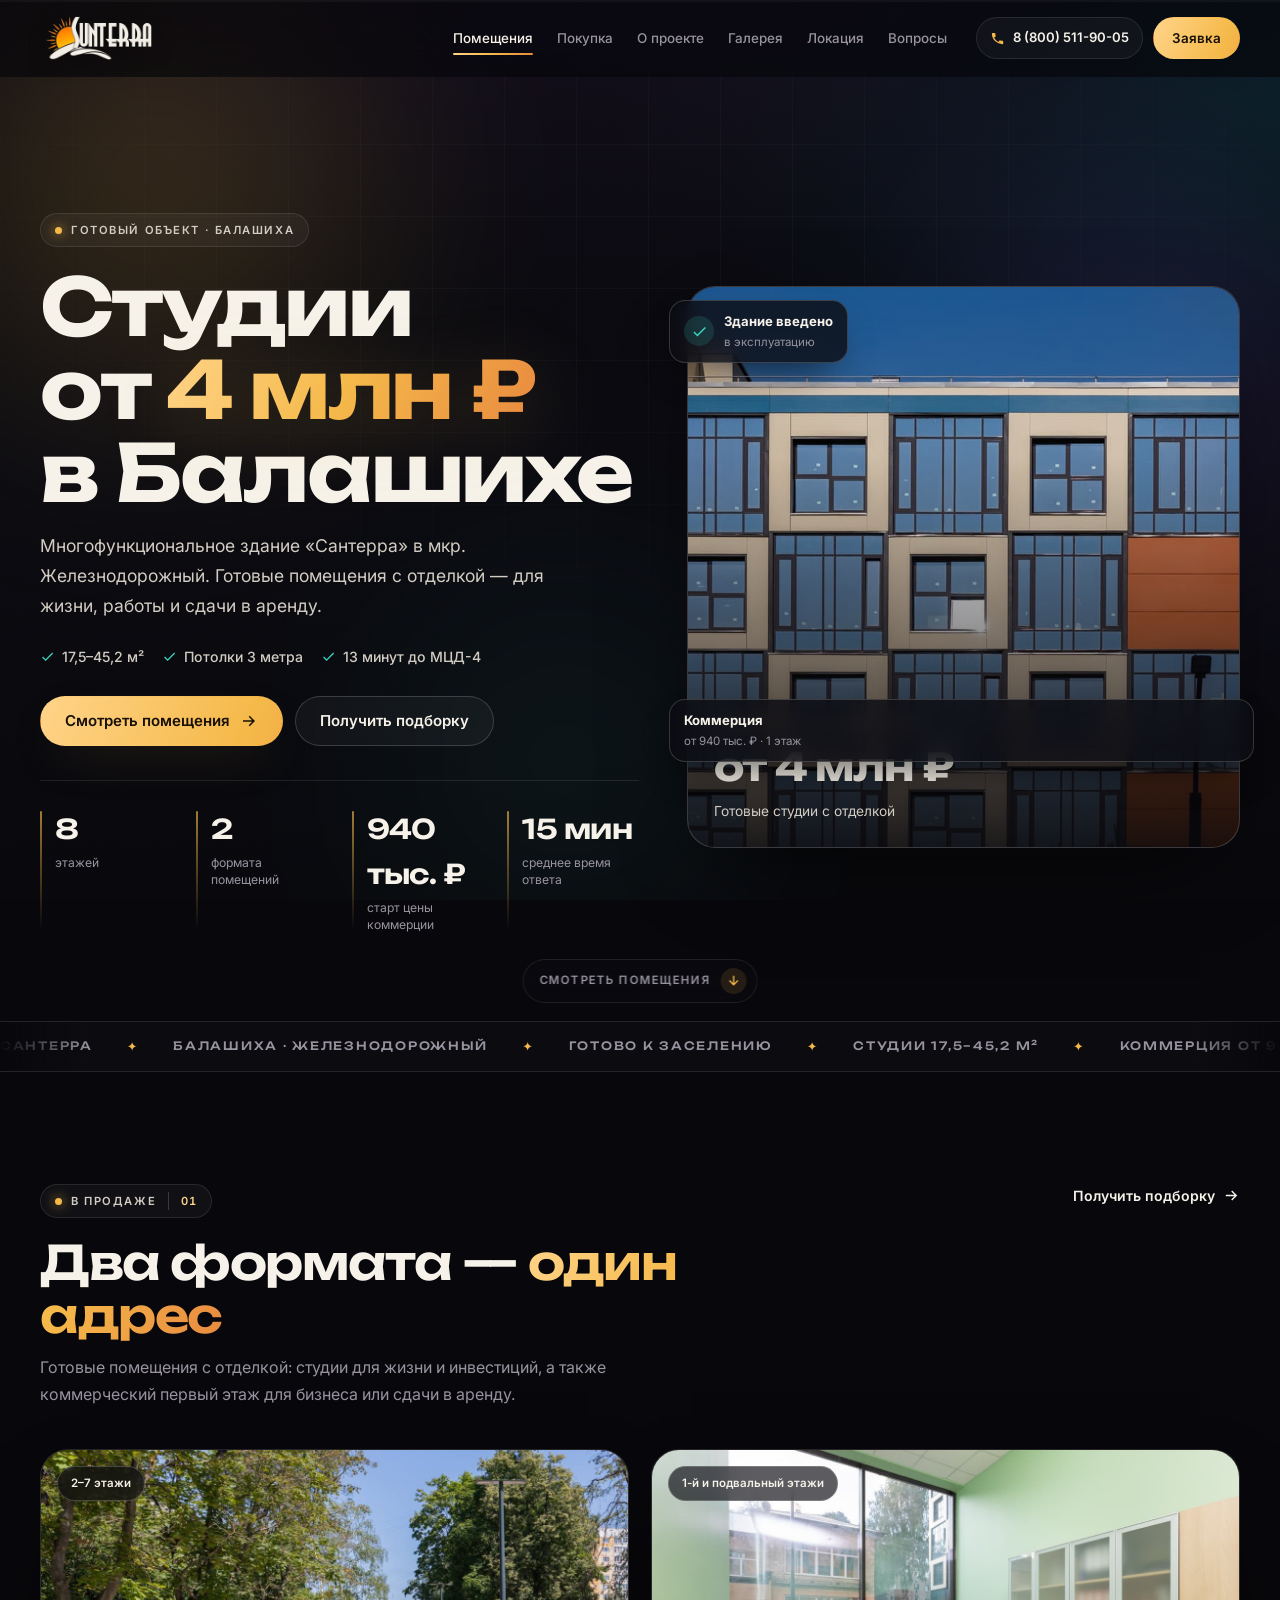
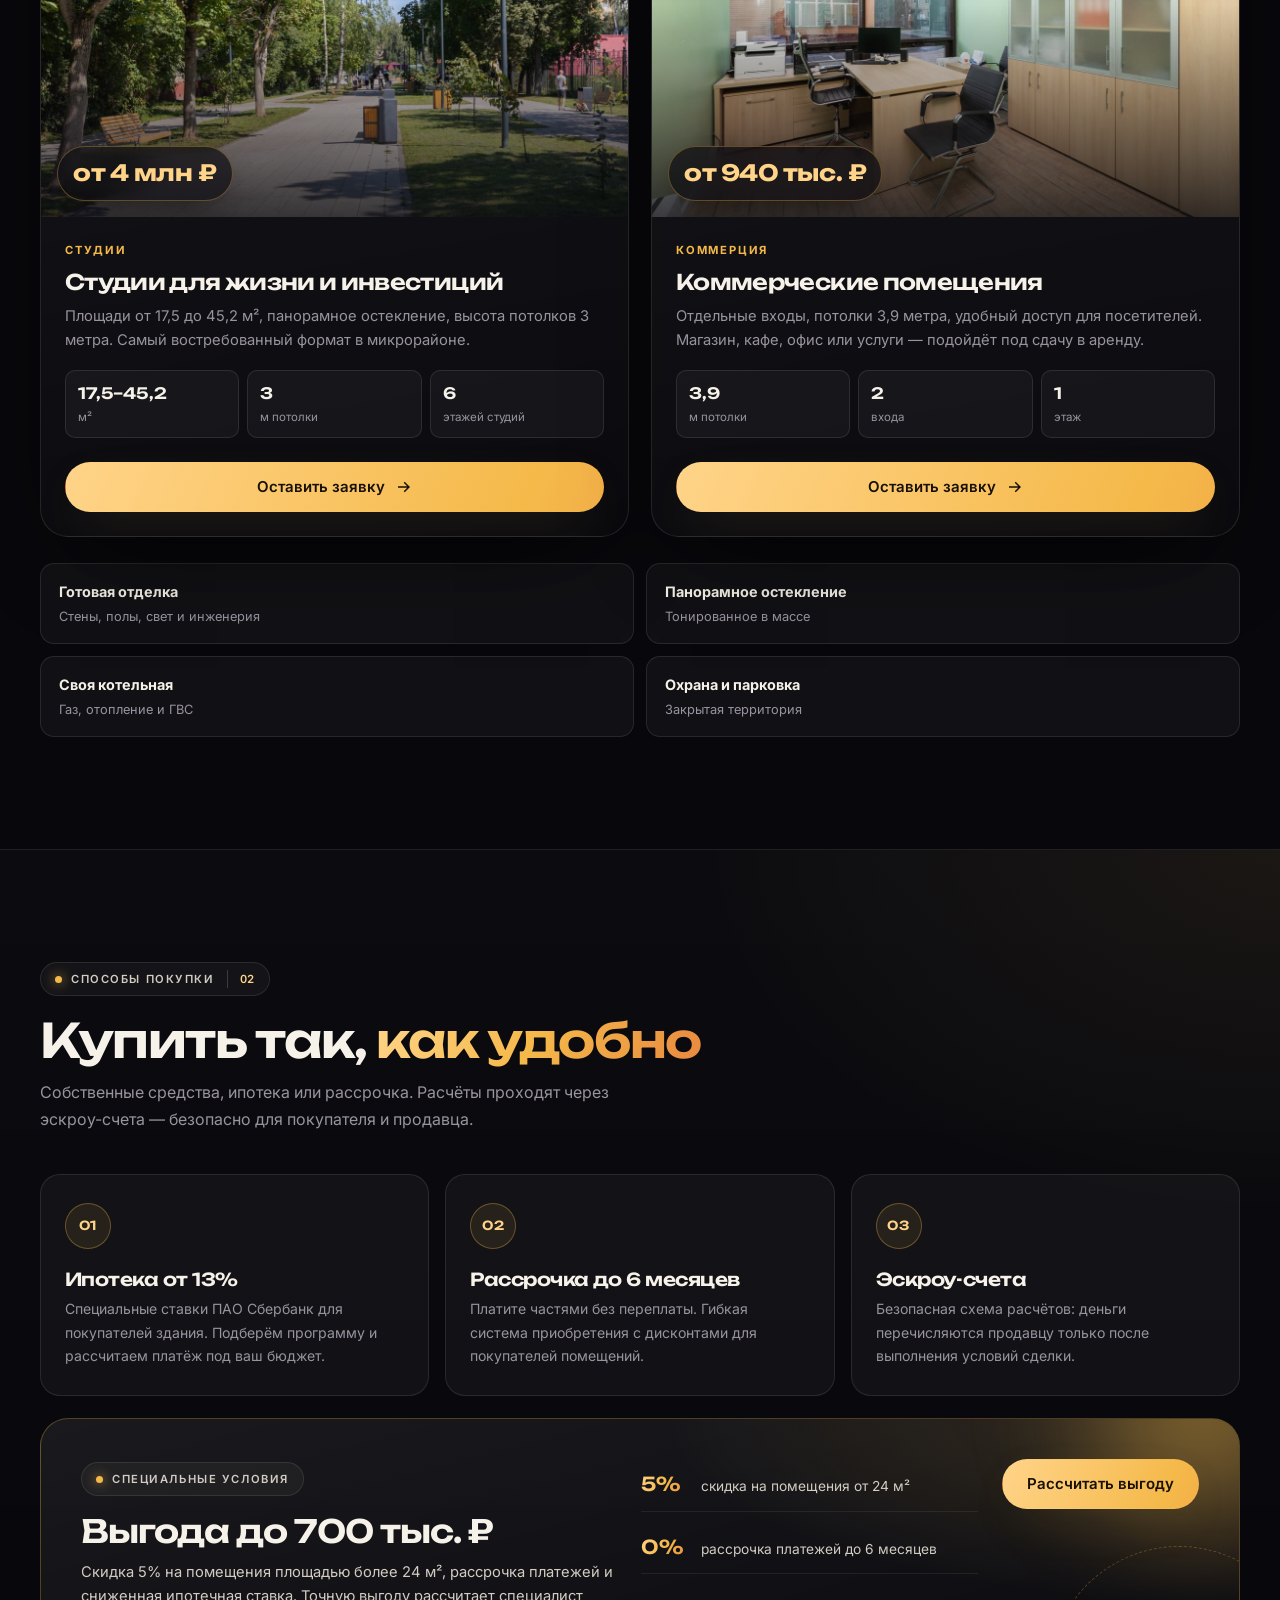
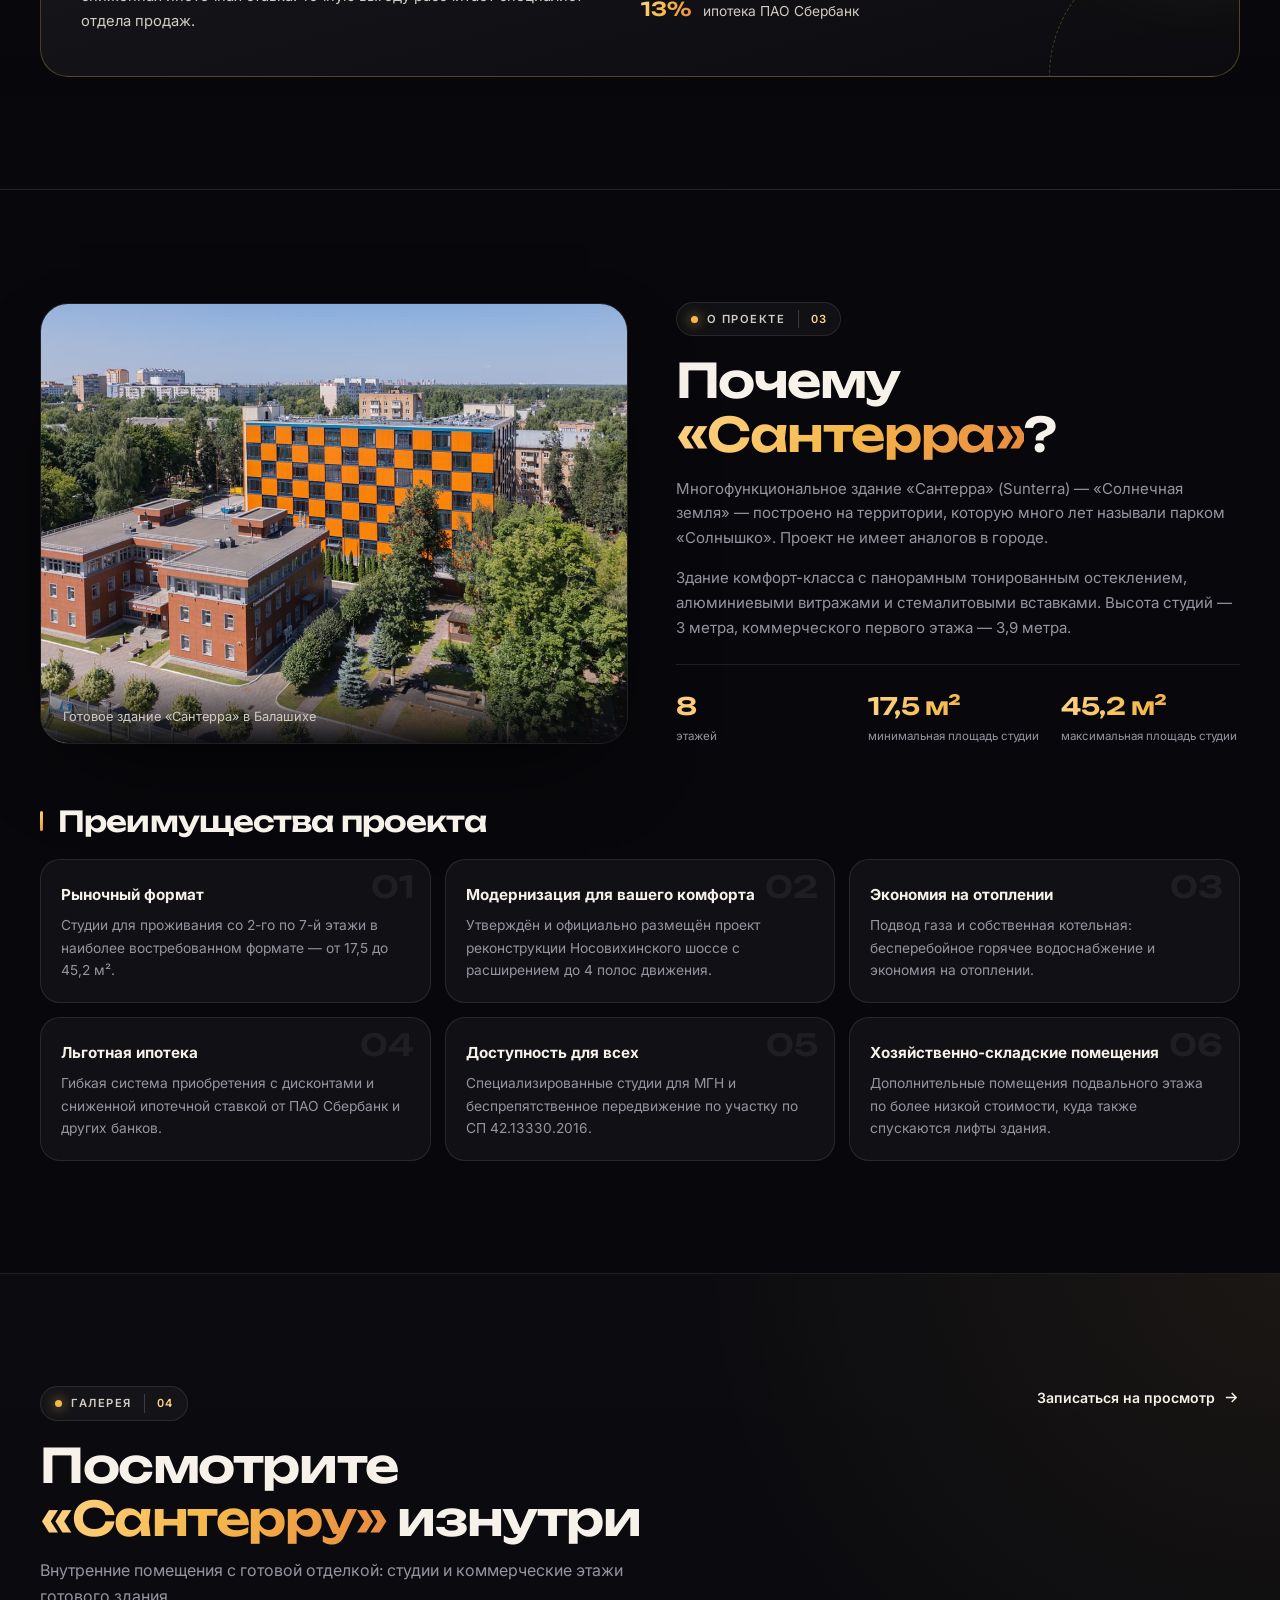
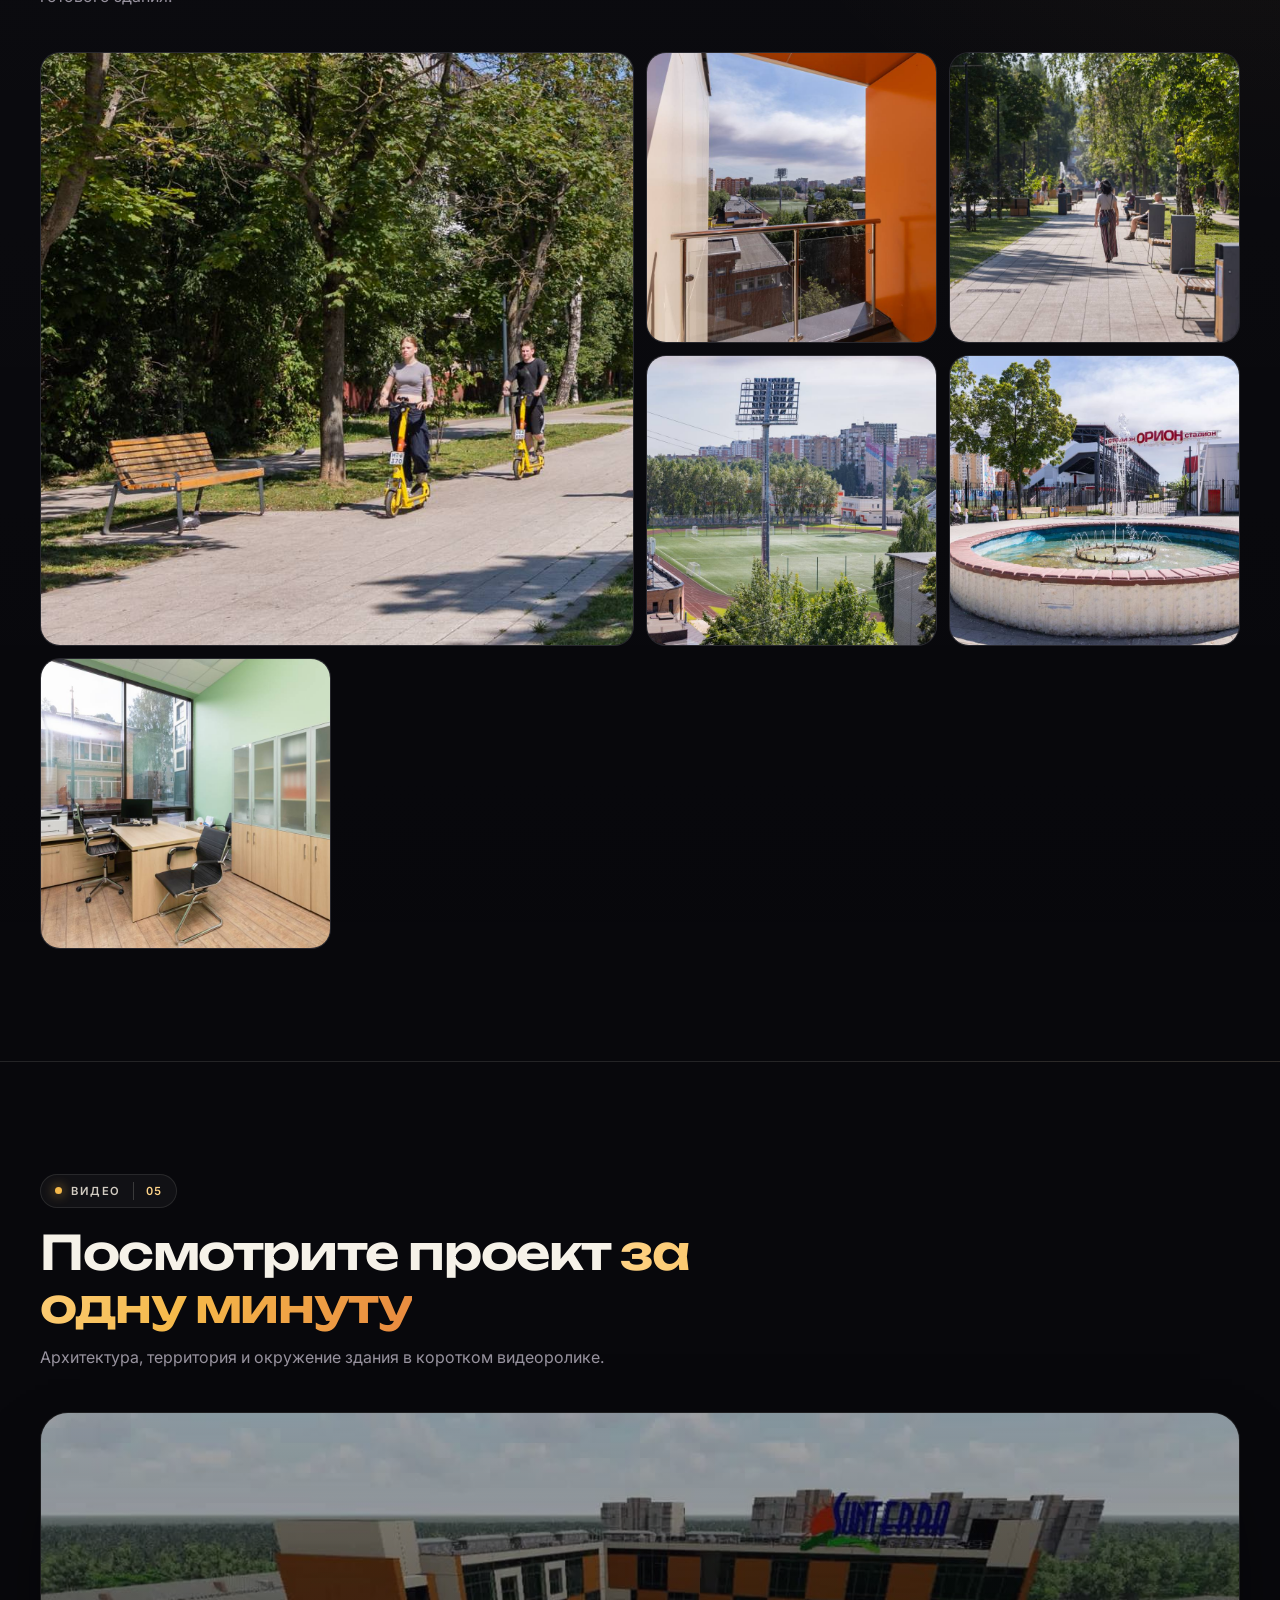
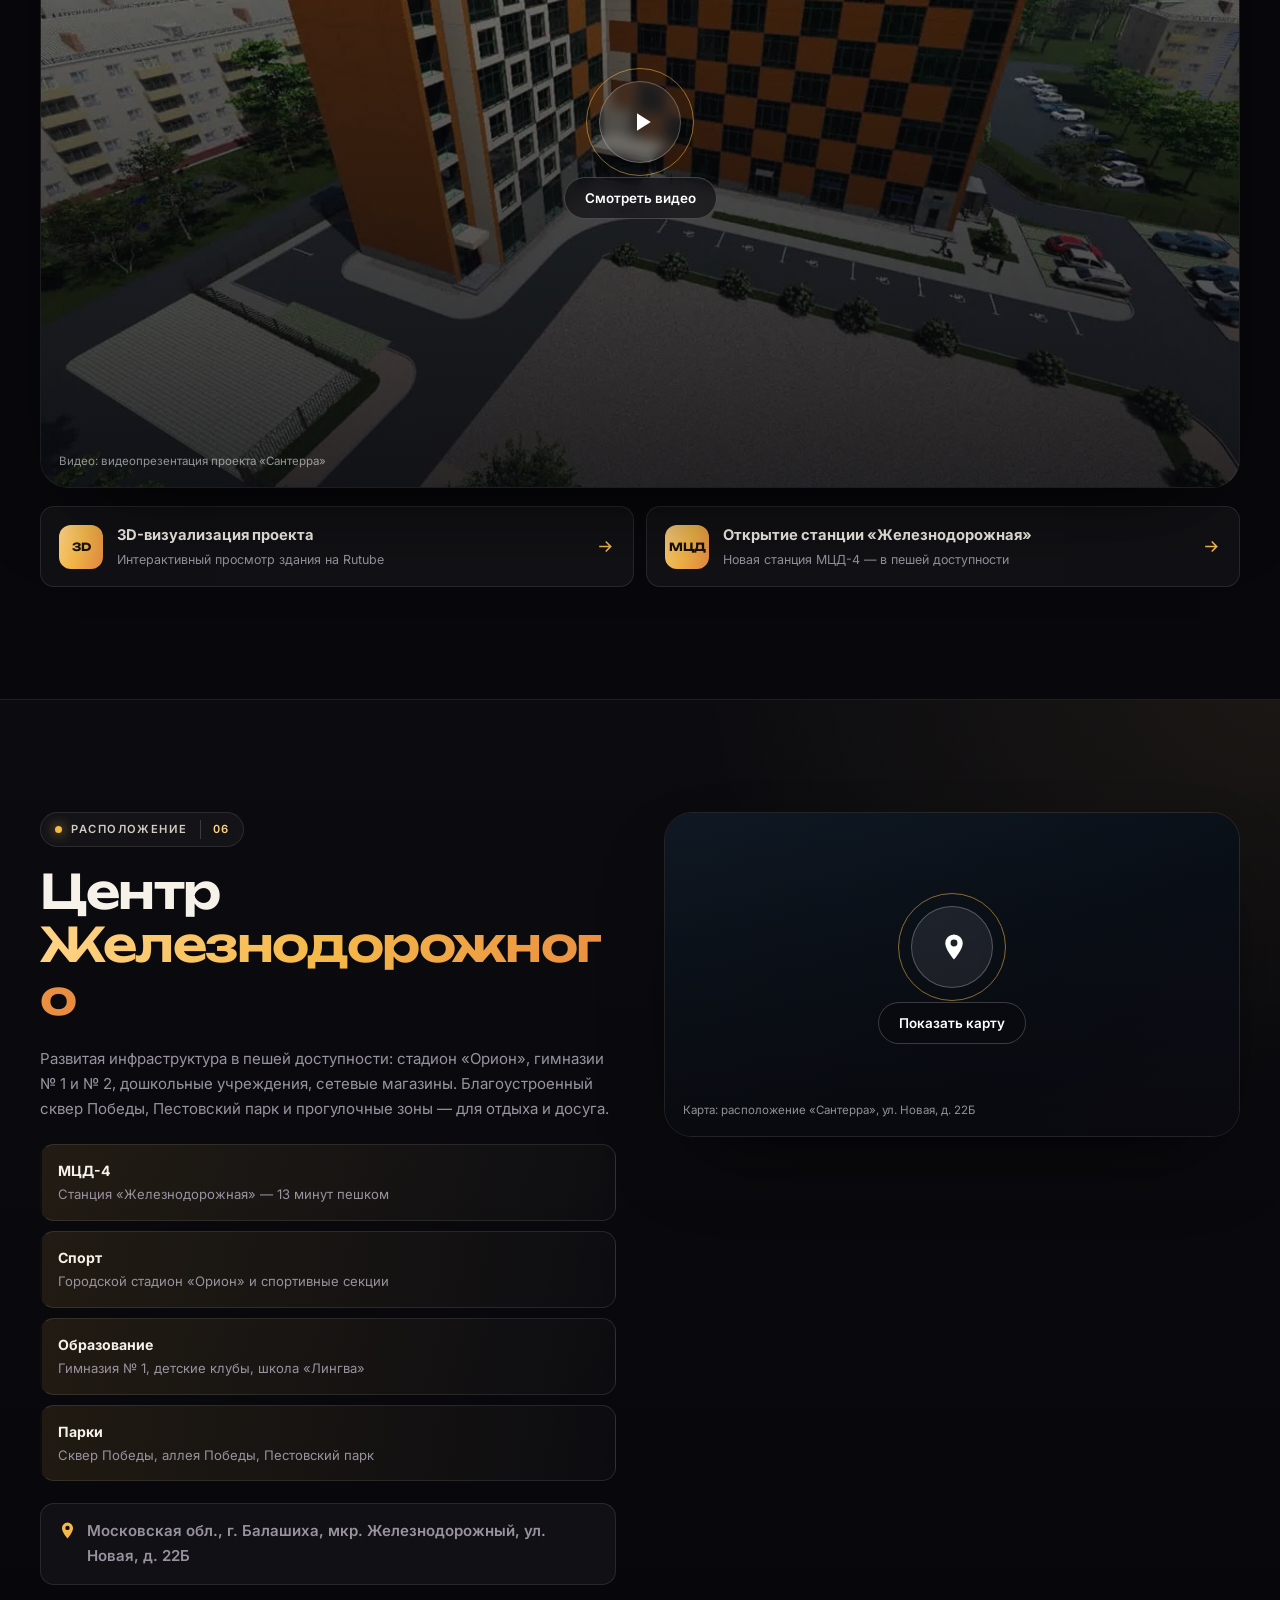
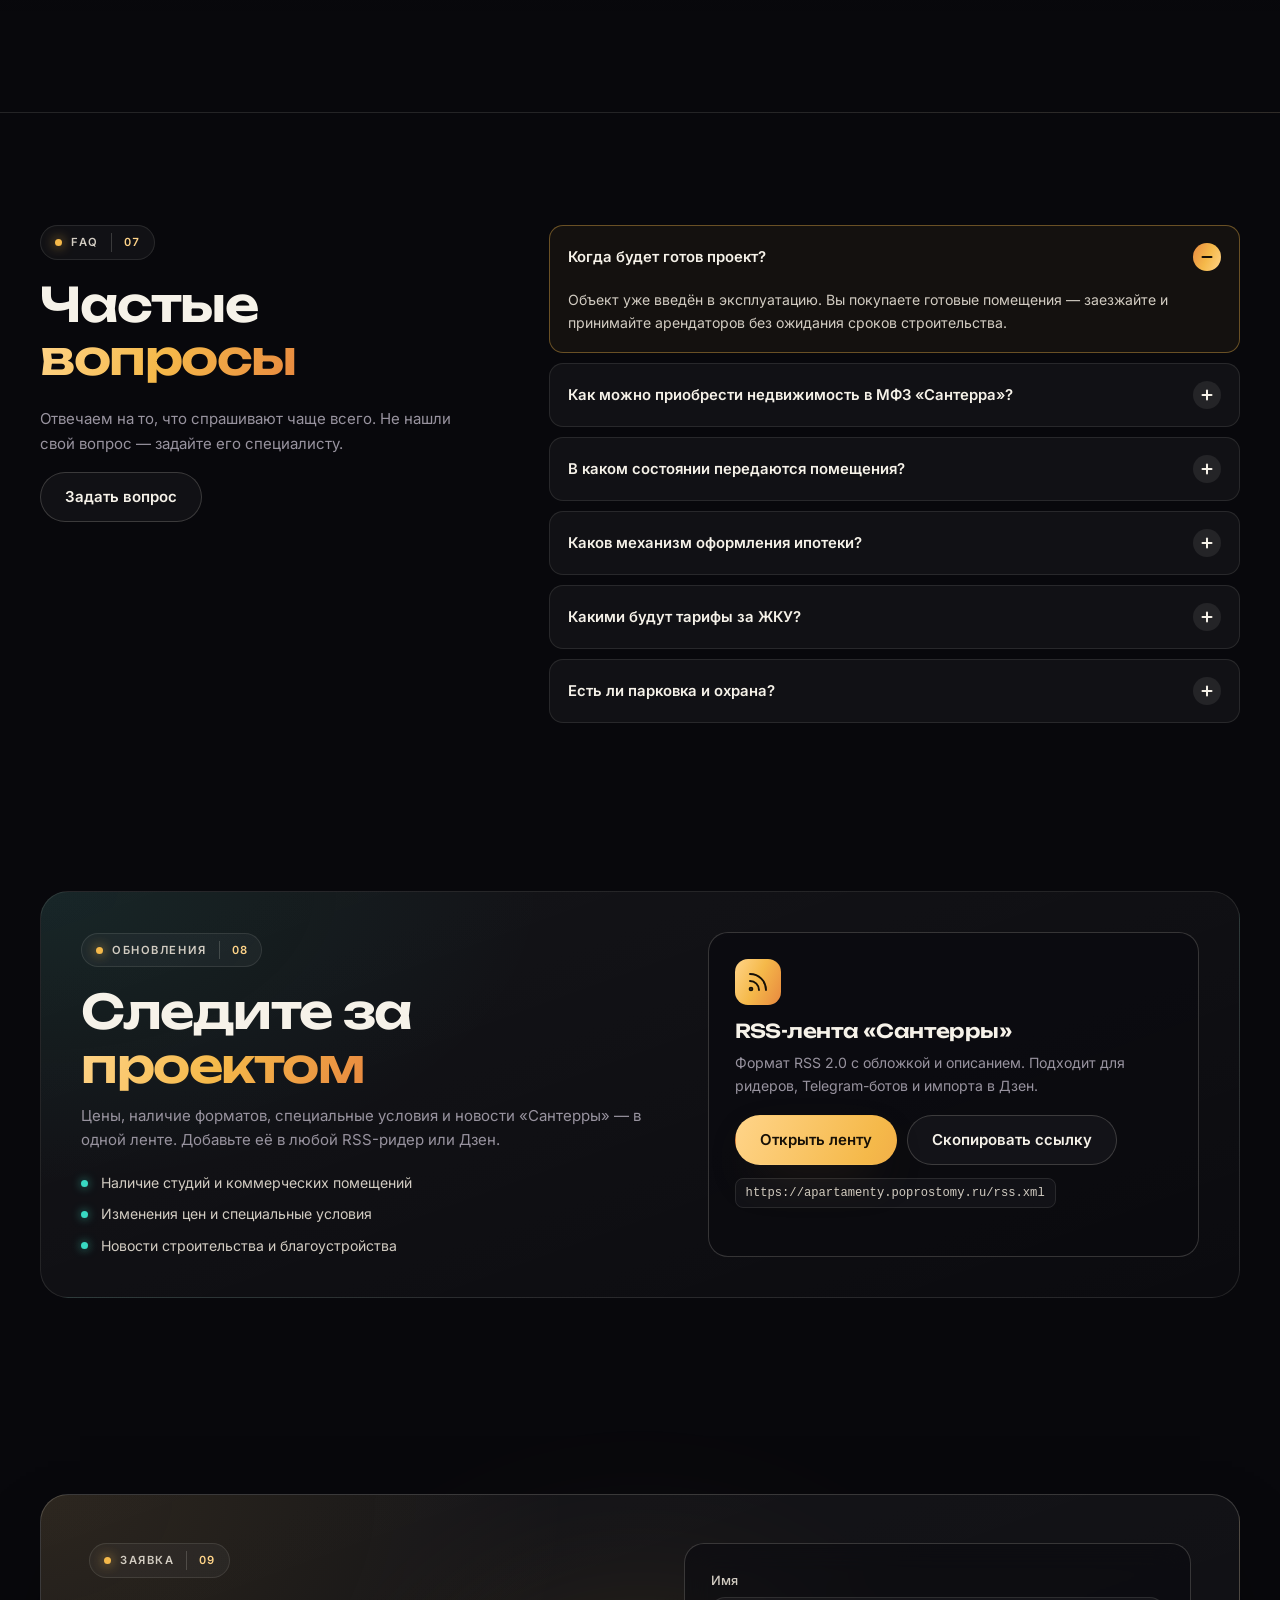
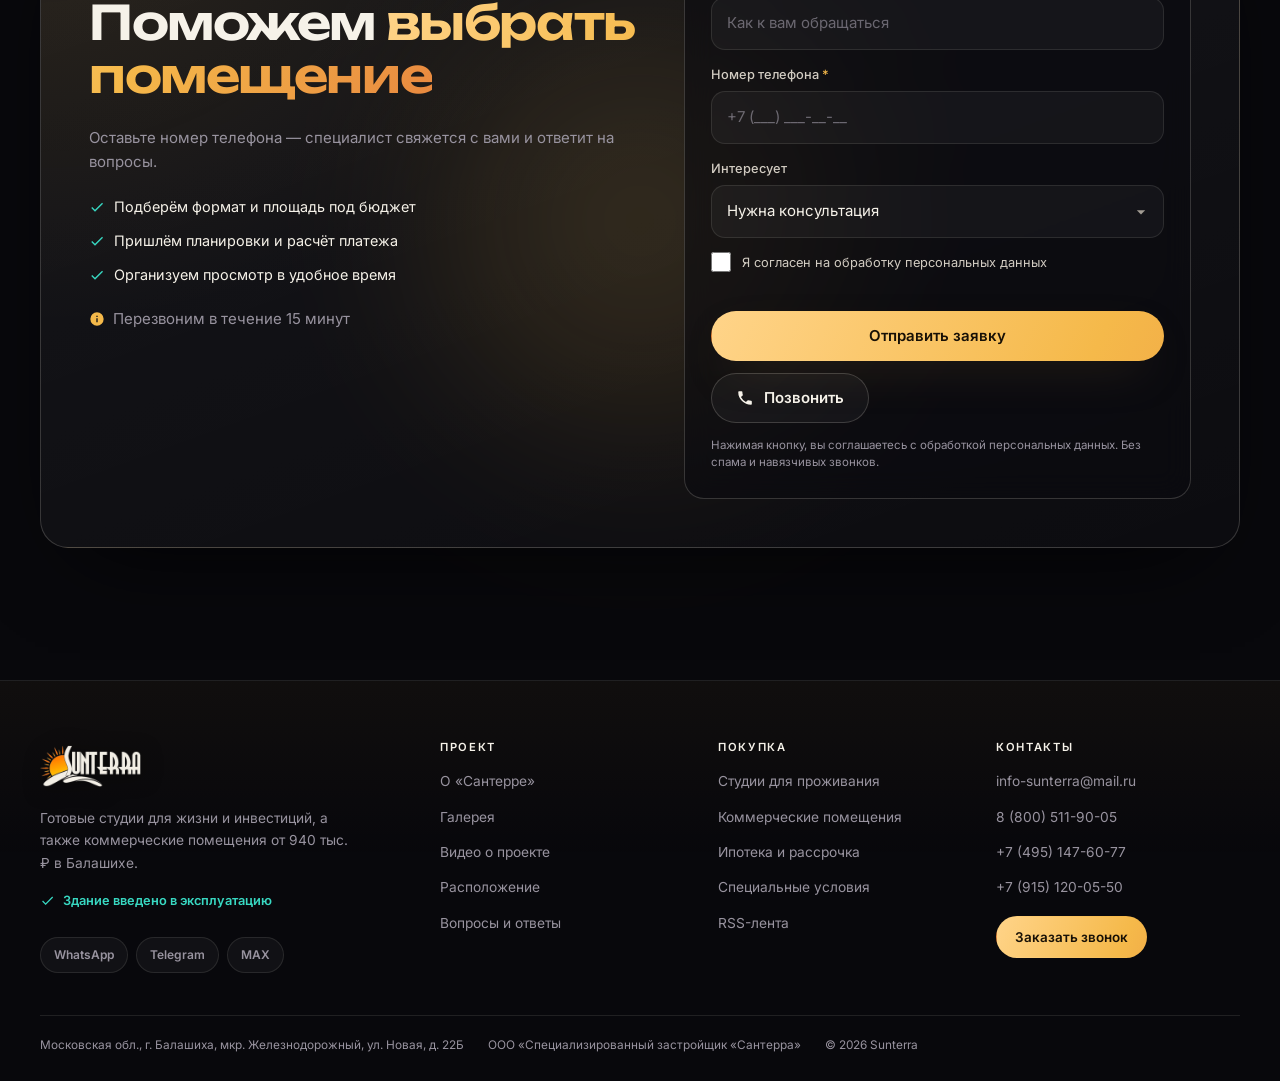
==== index.html @ d901a319 "Initial commit: Santerra landing page" ====
<!DOCTYPE html>
<html lang="ru">
<head>
  <meta charset="UTF-8">
  <meta name="viewport" content="width=device-width, initial-scale=1.0, viewport-fit=cover">
  <title>Сантерра — готовые студии от 4 млн ₽ и коммерция в Балашихе</title>
  <meta name="description" content="МФЗ «Сантерра» в Балашихе, мкр. Железнодорожный: готовые студии 17,5–45,2 м² от 4 млн ₽ и коммерческие помещения от 940 тыс. ₽. 13 минут до МЦД-4, готовая отделка, ипотека от 13%, рассрочка до 6 месяцев.">
  <meta name="theme-color" content="#08080c">
  <meta name="robots" content="index, follow">

  <script>
    document.documentElement.classList.add('js');
    window.setTimeout(function () {
      if (!window.__santerraReady) document.documentElement.classList.remove('js');
    }, 4000);
  </script>
  <noscript>
    <style>
      body.is-loading { overflow: auto; }
      .loader { display: none; }
    </style>
  </noscript>

  <meta property="og:type" content="website">
  <meta property="og:locale" content="ru_RU">
  <meta property="og:site_name" content="Сантерра">
  <meta property="og:title" content="Сантерра — готовые студии и коммерческие помещения в Балашихе">
  <meta property="og:description" content="Студии от 4 млн ₽ и коммерческие помещения от 940 тыс. ₽. 13 минут до МЦД-4. Здание введено в эксплуатацию.">
  <meta property="og:image" content="https://apartamenty.poprostomy.ru/images/hero.jpg">
  <meta property="og:url" content="https://apartamenty.poprostomy.ru/">
  <meta name="twitter:card" content="summary_large_image">
  <link rel="canonical" href="https://apartamenty.poprostomy.ru/">

  <link rel="icon" href="images/favicon.svg" type="image/svg+xml">
  <link rel="alternate" type="application/rss+xml" title="Сантерра — RSS" href="rss.xml">

  <link rel="preconnect" href="https://fonts.googleapis.com">
  <link rel="preconnect" href="https://fonts.gstatic.com" crossorigin>
  <link href="https://fonts.googleapis.com/css2?family=Inter:wght@400;500;600;700&family=Unbounded:wght@400;500;600;700&display=swap" rel="stylesheet">
  <link rel="stylesheet" href="styles.css">
  <script src="script.js" defer></script>

  <script type="application/ld+json">
  {
    "@context": "https://schema.org",
    "@type": "ApartmentComplex",
    "name": "Сантерра (Sunterra)",
    "alternateName": "Многофункциональное здание «Сантерра»",
    "description": "Готовое многофункциональное здание комфорт-класса в Балашихе: студии для проживания от 17,5 до 45,2 м² и коммерческие помещения от 940 тыс. руб. Введено в эксплуатацию.",
    "url": "https://apartamenty.poprostomy.ru/",
    "image": "https://apartamenty.poprostomy.ru/images/hero.jpg",
    "telephone": "+7 (800) 511-90-05",
    "email": "info-sunterra@mail.ru",
    "address": {
      "@type": "PostalAddress",
      "streetAddress": "мкр. Железнодорожный, ул. Новая, д. 22Б",
      "addressLocality": "Балашиха",
      "addressRegion": "Московская область",
      "addressCountry": "RU"
    },
    "geo": {
      "@type": "GeoCoordinates",
      "latitude": 55.7461,
      "longitude": 37.9412
    },
    "amenityFeature": [
      { "@type": "LocationFeatureSpecification", "name": "Закрытая охраняемая территория", "value": true },
      { "@type": "LocationFeatureSpecification", "name": "Собственная парковка", "value": true },
      { "@type": "LocationFeatureSpecification", "name": "Собственная котельная", "value": true },
      { "@type": "LocationFeatureSpecification", "name": "Студии для маломобильных групп населения (МГН)", "value": true },
      { "@type": "LocationFeatureSpecification", "name": "Хозяйственно-складские помещения в подвале", "value": true },
      { "@type": "LocationFeatureSpecification", "name": "Пешая доступность до МЦД-4 «Железнодорожная»", "value": true }
    ],
    "offers": {
      "@type": "AggregateOffer",
      "priceCurrency": "RUB",
      "lowPrice": 940000,
      "highPrice": 12000000,
      "offerCount": 2
    }
  }
  </script>
</head>
<body class="is-loading">

  <a class="skip-link" href="#main">Перейти к содержанию</a>

  <div class="loader" id="loader" aria-hidden="true">
    <span class="loader__mark" aria-hidden="true">
      <svg viewBox="0 0 24 24"><circle cx="12" cy="12" r="4"/><path d="M12 2v3M12 19v3M2 12h3M19 12h3M4.9 4.9l2.1 2.1M17 17l2.1 2.1M19.1 4.9 17 7M7 17l-2.1 2.1"/></svg>
    </span>
    <span class="loader__word">Сантерра</span>
    <span class="loader__line" aria-hidden="true"></span>
  </div>

  <div class="backdrop" aria-hidden="true">
    <span class="backdrop__glow backdrop__glow--sun"></span>
    <span class="backdrop__glow backdrop__glow--violet"></span>
    <span class="backdrop__glow backdrop__glow--teal"></span>
    <span class="backdrop__grid"></span>
    <span class="backdrop__noise"></span>
  </div>

  <div class="scroll-progress" aria-hidden="true"><span id="scroll-bar"></span></div>

  <!-- ======================= ШАПКА ======================= -->
  <header class="site-header" id="top">
    <div class="container header-inner">
      <a class="logo" href="#top" aria-label="Сантерра — в начало страницы">
        <img src="images/logo-light.png" alt="Сантерра" width="180" height="75" decoding="async">
      </a>

      <nav class="main-nav" id="site-nav" aria-label="Основная навигация">
        <a href="#formats">Помещения</a>
        <a href="#invest">Покупка</a>
        <a href="#about">О проекте</a>
        <a href="#gallery">Галерея</a>
        <a href="#location">Локация</a>
        <a href="#faq">Вопросы</a>
      </nav>

      <div class="header-actions">
        <a class="header-phone" href="tel:88005119005" aria-label="Позвонить 8 (800) 511-90-05">
          <svg viewBox="0 0 24 24" aria-hidden="true"><path d="M6.6 10.8a15.1 15.1 0 0 0 6.6 6.6l2.2-2.2c.3-.3.7-.4 1-.2 1.2.4 2.4.6 3.7.6.6 0 1 .4 1 1V20c0 .6-.4 1-1 1A17 17 0 0 1 3 4c0-.6.4-1 1-1h3.5c.6 0 1 .4 1 1 0 1.3.2 2.5.6 3.7.1.3 0 .7-.2 1l-2.3 2.1Z"/></svg>
          <span>8 (800) 511-90-05</span>
        </a>
        <button class="btn btn--primary btn--small header-cta" type="button" data-modal-open>Заявка</button>
        <button class="burger" id="menu-toggle" type="button" aria-expanded="false" aria-controls="mobile-menu" aria-label="Открыть меню">
          <span></span><span></span><span></span>
        </button>
      </div>
    </div>

    <div class="mobile-menu" id="mobile-menu" aria-hidden="true">
      <nav class="mobile-menu__nav" aria-label="Мобильная навигация">
        <a href="#formats">Помещения<span>Студии и коммерция</span></a>
        <a href="#invest">Покупка<span>Ипотека, рассрочка, эскроу</span></a>
        <a href="#about">О проекте<span>Архитектура и преимущества</span></a>
        <a href="#gallery">Галерея<span>Фото с отделкой</span></a>
        <a href="#location">Локация<span>Балашиха, ул. Новая, 22Б</span></a>
        <a href="#faq">Вопросы<span>Коротко о главном</span></a>
        <a href="rss.xml" target="_blank" rel="noopener">RSS-лента<span>Обновления проекта</span></a>
      </nav>
      <div class="mobile-menu__foot">
        <a class="btn btn--primary" href="tel:88005119005">
          <svg viewBox="0 0 24 24" aria-hidden="true"><path d="M6.6 10.8a15.1 15.1 0 0 0 6.6 6.6l2.2-2.2c.3-.3.7-.4 1-.2 1.2.4 2.4.6 3.7.6.6 0 1 .4 1 1V20c0 .6-.4 1-1 1A17 17 0 0 1 3 4c0-.6.4-1 1-1h3.5c.6 0 1 .4 1 1 0 1.3.2 2.5.6 3.7.1.3 0 .7-.2 1l-2.3 2.1Z"/></svg>
          8 (800) 511-90-05
        </a>
        <button class="btn btn--ghost" type="button" data-modal-open>Оставить заявку</button>
      </div>
    </div>
  </header>

  <main id="main">

    <!-- ======================= ГЕРОЙ ======================= -->
    <section class="hero" aria-labelledby="hero-title">
      <div class="container hero__grid">
        <div class="hero__content">
          <span class="eyebrow">Готовый объект · Балашиха</span>
          <h1 class="hero__title" id="hero-title">
            <span class="line">Студии</span>
            <span class="line">от <em>4 млн ₽</em></span>
            <span class="line">в Балашихе</span>
          </h1>
          <p class="hero__sub">Многофункциональное здание «Сантерра» в мкр. Железнодорожный. Готовые помещения с отделкой — для жизни, работы и сдачи в аренду.</p>

          <ul class="hero__chips">
            <li><svg viewBox="0 0 24 24" aria-hidden="true"><path d="M9 16.2 4.8 12l-1.4 1.4L9 19 21 7l-1.4-1.4L9 16.2Z"/></svg>17,5–45,2 м²</li>
            <li><svg viewBox="0 0 24 24" aria-hidden="true"><path d="M9 16.2 4.8 12l-1.4 1.4L9 19 21 7l-1.4-1.4L9 16.2Z"/></svg>Потолки 3 метра</li>
            <li><svg viewBox="0 0 24 24" aria-hidden="true"><path d="M9 16.2 4.8 12l-1.4 1.4L9 19 21 7l-1.4-1.4L9 16.2Z"/></svg>13 минут до МЦД-4</li>
          </ul>

          <div class="hero__actions">
            <a class="btn btn--primary" href="#formats">
              Смотреть помещения
              <svg viewBox="0 0 24 24" aria-hidden="true"><path d="M13 5l7 7-7 7-1.4-1.4 4.6-4.6H4v-2h12.2l-4.6-4.6L13 5Z"/></svg>
            </a>
            <button class="btn btn--ghost" type="button" data-modal-open data-format="Нужна консультация">Получить подборку</button>
          </div>

          <dl class="hero__stats">
            <div class="hero-stat"><dt>8</dt><dd>этажей</dd></div>
            <div class="hero-stat"><dt>2</dt><dd>формата помещений</dd></div>
            <div class="hero-stat"><dt>940 тыс. ₽</dt><dd>старт цены коммерции</dd></div>
            <div class="hero-stat"><dt>15 мин</dt><dd>среднее время ответа</dd></div>
          </dl>
        </div>

        <div class="hero__visual">
          <span class="hero__ring" aria-hidden="true"></span>
          <span class="hero__ring hero__ring--two" aria-hidden="true"></span>

          <figure class="hero__photo">
            <img src="images/hero.jpg" alt="Здание «Сантерра» в Балашихе" width="1300" height="867" fetchpriority="high">
            <figcaption>
              <span class="hero__photo-tag">Sunterra · ул. Новая, 22Б</span>
              <span class="hero__photo-price">от 4 млн ₽</span>
              <span class="hero__photo-caption">Готовые студии с отделкой</span>
            </figcaption>
          </figure>

          <div class="hero__badge">
            <span class="hero__badge-icon" aria-hidden="true">
              <svg viewBox="0 0 24 24"><path d="M9 16.2 4.8 12l-1.4 1.4L9 19 21 7l-1.4-1.4L9 16.2Z"/></svg>
            </span>
            <span><b>Здание введено</b><small>в эксплуатацию</small></span>
          </div>

          <div class="hero__badge hero__badge--price">
            <span><b>Коммерция</b><small>от 940 тыс. ₽ · 1 этаж</small></span>
          </div>
        </div>
      </div>

      <a class="hero__scroll" href="#formats" aria-label="Перейти к помещениям">
        <span>Смотреть помещения</span>
        <svg viewBox="0 0 24 24" aria-hidden="true"><path d="M11 4h2v11.2l4.6-4.6L19 12l-7 7-7-7 1.4-1.4L11 15.2V4Z"/></svg>
      </a>
    </section>

    <div class="ticker" aria-hidden="true">
      <div class="ticker__track">
        <span class="ticker__item">Сантерра</span>
        <span class="ticker__item">Балашиха · Железнодорожный</span>
        <span class="ticker__item">Готово к заселению</span>
        <span class="ticker__item">Студии 17,5–45,2 м²</span>
        <span class="ticker__item">Коммерция от 940 тыс. ₽</span>
        <span class="ticker__item">13 минут до МЦД-4</span>
        <span class="ticker__item">Своя котельная</span>
        <span class="ticker__item">Охраняемая территория</span>
        <span class="ticker__item">Сантерра</span>
        <span class="ticker__item">Балашиха · Железнодорожный</span>
        <span class="ticker__item">Готово к заселению</span>
        <span class="ticker__item">Студии 17,5–45,2 м²</span>
        <span class="ticker__item">Коммерция от 940 тыс. ₽</span>
        <span class="ticker__item">13 минут до МЦД-4</span>
        <span class="ticker__item">Своя котельная</span>
        <span class="ticker__item">Охраняемая территория</span>
      </div>
    </div>

    <!-- ======================= ПОМЕЩЕНИЯ ======================= -->
    <section class="section" id="formats" aria-labelledby="formats-title">
      <div class="container">
        <div class="section-head reveal">
          <div class="section-head__text">
            <span class="eyebrow" data-num="01">В продаже</span>
            <h2 id="formats-title">Два формата — <span class="grad">один адрес</span></h2>
            <p>Готовые помещения с отделкой: студии для жизни и инвестиций, а также коммерческий первый этаж для бизнеса или сдачи в аренду.</p>
          </div>
          <a class="text-link" href="#contacts">
            Получить подборку
            <svg viewBox="0 0 24 24" aria-hidden="true"><path d="M13 5l7 7-7 7-1.4-1.4 4.6-4.6H4v-2h12.2l-4.6-4.6L13 5Z"/></svg>
          </a>
        </div>

        <div class="offers">
          <article class="offer reveal">
            <div class="offer__media">
              <img src="images/studios.jpg" alt="Студия с готовой отделкой в здании «Сантерра»" width="1200" height="800" loading="lazy" decoding="async">
              <span class="offer__tag">2–7 этажи</span>
              <span class="offer__price">от 4 млн ₽</span>
            </div>
            <div class="offer__body">
              <span class="offer__kicker">Студии</span>
              <h3>Студии для жизни и инвестиций</h3>
              <p>Площади от 17,5 до 45,2 м², панорамное остекление, высота потолков 3 метра. Самый востребованный формат в микрорайоне.</p>
              <ul class="spec-list">
                <li><b>17,5–45,2</b><span>м²</span></li>
                <li><b>3</b><span>м потолки</span></li>
                <li><b>6</b><span>этажей студий</span></li>
              </ul>
              <button class="btn btn--primary btn--block" type="button" data-modal-open data-format="Студия">
                Оставить заявку
                <svg viewBox="0 0 24 24" aria-hidden="true"><path d="M13 5l7 7-7 7-1.4-1.4 4.6-4.6H4v-2h12.2l-4.6-4.6L13 5Z"/></svg>
              </button>
            </div>
          </article>

          <article class="offer reveal" data-delay="1">
            <div class="offer__media">
              <img src="images/commercial.jpg" alt="Коммерческий этаж здания «Сантерра»" width="1300" height="867" loading="lazy" decoding="async">
              <span class="offer__tag">1-й и подвальный этажи</span>
              <span class="offer__price">от 940 тыс. ₽</span>
            </div>
            <div class="offer__body">
              <span class="offer__kicker">Коммерция</span>
              <h3>Коммерческие помещения</h3>
              <p>Отдельные входы, потолки 3,9 метра, удобный доступ для посетителей. Магазин, кафе, офис или услуги — подойдёт под сдачу в аренду.</p>
              <ul class="spec-list">
                <li><b>3,9</b><span>м потолки</span></li>
                <li><b>2</b><span>входа</span></li>
                <li><b>1</b><span>этаж</span></li>
              </ul>
              <button class="btn btn--primary btn--block" type="button" data-modal-open data-format="Коммерческое помещение">
                Оставить заявку
                <svg viewBox="0 0 24 24" aria-hidden="true"><path d="M13 5l7 7-7 7-1.4-1.4 4.6-4.6H4v-2h12.2l-4.6-4.6L13 5Z"/></svg>
              </button>
            </div>
          </article>
        </div>

        <ul class="feature-row reveal">
          <li><b>Готовая отделка</b><span>Стены, полы, свет и инженерия</span></li>
          <li><b>Панорамное остекление</b><span>Тонированное в массе</span></li>
          <li><b>Своя котельная</b><span>Газ, отопление и ГВС</span></li>
          <li><b>Охрана и парковка</b><span>Закрытая территория</span></li>
        </ul>
      </div>
    </section>

    <!-- ======================= ПОКУПКА ======================= -->
    <section class="section section--soft" id="invest" aria-labelledby="invest-title">
      <div class="container">
        <div class="section-head reveal">
          <div class="section-head__text">
            <span class="eyebrow" data-num="02">Способы покупки</span>
            <h2 id="invest-title">Купить так, <span class="grad">как удобно</span></h2>
            <p>Собственные средства, ипотека или рассрочка. Расчёты проходят через эскроу-счета — безопасно для покупателя и продавца.</p>
          </div>
        </div>

        <div class="buy-grid">
          <article class="buy-card reveal">
            <span class="buy-card__num">01</span>
            <h3>Ипотека от 13%</h3>
            <p>Специальные ставки ПАО Сбербанк для покупателей здания. Подберём программу и рассчитаем платёж под ваш бюджет.</p>
          </article>
          <article class="buy-card reveal" data-delay="1">
            <span class="buy-card__num">02</span>
            <h3>Рассрочка до 6 месяцев</h3>
            <p>Платите частями без переплаты. Гибкая система приобретения с дисконтами для покупателей помещений.</p>
          </article>
          <article class="buy-card reveal" data-delay="2">
            <span class="buy-card__num">03</span>
            <h3>Эскроу-счета</h3>
            <p>Безопасная схема расчётов: деньги перечисляются продавцу только после выполнения условий сделки.</p>
          </article>
        </div>

        <div class="promo reveal">
          <span class="promo__glow" aria-hidden="true"></span>
          <div class="promo__copy">
            <span class="eyebrow">Специальные условия</span>
            <h3>Выгода до 700 тыс. ₽</h3>
            <p>Скидка 5% на помещения площадью более 24 м², рассрочка платежей и сниженная ипотечная ставка. Точную выгоду рассчитает специалист отдела продаж.</p>
          </div>
          <ul class="promo__list">
            <li><b>5%</b><span>скидка на помещения от 24 м²</span></li>
            <li><b>0%</b><span>рассрочка платежей до 6 месяцев</span></li>
            <li><b>13%</b><span>ипотека ПАО Сбербанк</span></li>
          </ul>
          <button class="btn btn--primary" type="button" data-modal-open data-format="Нужна консультация">Рассчитать выгоду</button>
        </div>
      </div>
    </section>

    <!-- ======================= О ПРОЕКТЕ ======================= -->
    <section class="section" id="about" aria-labelledby="about-title">
      <div class="container">
        <div class="about-grid">
          <figure class="about__media reveal">
            <img src="images/facade.jpg" alt="Готовый фасад здания «Сантерра»" width="1300" height="867" loading="lazy" decoding="async">
            <figcaption>Готовое здание «Сантерра» в Балашихе</figcaption>
          </figure>

          <div class="about__copy reveal" data-delay="1">
            <span class="eyebrow" data-num="03">О проекте</span>
            <h2 id="about-title">Почему <span class="grad">«Сантерра»</span>?</h2>
            <p>Многофункциональное здание «Сантерра» (Sunterra) — «Солнечная земля» — построено на территории, которую много лет называли парком «Солнышко». Проект не имеет аналогов в городе.</p>
            <p>Здание комфорт-класса с панорамным тонированным остеклением, алюминиевыми витражами и стемалитовыми вставками. Высота студий — 3 метра, коммерческого первого этажа — 3,9 метра.</p>

            <dl class="about__stats">
              <div><dt data-count="8">0</dt><dd>этажей</dd></div>
              <div><dt data-count="17.5" data-decimals="1" data-suffix=" м²">0</dt><dd>минимальная площадь студии</dd></div>
              <div><dt data-count="45.2" data-decimals="1" data-suffix=" м²">0</dt><dd>максимальная площадь студии</dd></div>
            </dl>
          </div>
        </div>

        <h3 class="reasons-title reveal">Преимущества проекта</h3>
        <ol class="reasons">
          <li class="reveal">
            <strong>Рыночный формат</strong>
            <span>Студии для проживания со 2-го по 7-й этажи в наиболее востребованном формате — от 17,5 до 45,2 м².</span>
          </li>
          <li class="reveal" data-delay="1">
            <strong>Модернизация для вашего комфорта</strong>
            <span>Утверждён и официально размещён проект реконструкции Носовихинского шоссе с расширением до 4 полос движения.</span>
          </li>
          <li class="reveal" data-delay="2">
            <strong>Экономия на отоплении</strong>
            <span>Подвод газа и собственная котельная: бесперебойное горячее водоснабжение и экономия на отоплении.</span>
          </li>
          <li class="reveal">
            <strong>Льготная ипотека</strong>
            <span>Гибкая система приобретения с дисконтами и сниженной ипотечной ставкой от ПАО Сбербанк и других банков.</span>
          </li>
          <li class="reveal" data-delay="1">
            <strong>Доступность для всех</strong>
            <span>Специализированные студии для МГН и беспрепятственное передвижение по участку по СП 42.13330.2016.</span>
          </li>
          <li class="reveal" data-delay="2">
            <strong>Хозяйственно-складские помещения</strong>
            <span>Дополнительные помещения подвального этажа по более низкой стоимости, куда также спускаются лифты здания.</span>
          </li>
        </ol>
      </div>
    </section>

    <!-- ======================= ГАЛЕРЕЯ ======================= -->
    <section class="section section--soft" id="gallery" aria-labelledby="gallery-title">
      <div class="container">
        <div class="section-head reveal">
          <div class="section-head__text">
            <span class="eyebrow" data-num="04">Галерея</span>
            <h2 id="gallery-title">Посмотрите <span class="grad">«Сантерру»</span> изнутри</h2>
            <p>Внутренние помещения с готовой отделкой: студии и коммерческие этажи готового здания.</p>
          </div>
          <a class="text-link" href="#contacts">
            Записаться на просмотр
            <svg viewBox="0 0 24 24" aria-hidden="true"><path d="M13 5l7 7-7 7-1.4-1.4 4.6-4.6H4v-2h12.2l-4.6-4.6L13 5Z"/></svg>
          </a>
        </div>

        <div class="gallery-grid">
          <button class="gallery-item gallery-item--wide reveal" type="button" data-lightbox="images/gallery-1.jpg" data-caption="Интерьер с готовой отделкой">
            <img src="images/gallery-1.jpg" alt="Интерьер помещения с готовой отделкой" width="1200" height="800" loading="lazy" decoding="async">
            <span class="gallery-item__zoom" aria-hidden="true"><svg viewBox="0 0 24 24"><path d="M10 4H4v6h2V6h4V4Zm10 0h-6v2h4v4h2V4ZM10 20H6v-4H4v6h6v-2Zm8 0h-4v2h6v-6h-2v4Z"/></svg></span>
          </button>
          <button class="gallery-item reveal" type="button" data-lightbox="images/gallery-2.jpg" data-caption="Интерьер в тёплых тонах" data-delay="1">
            <img src="images/gallery-2.jpg" alt="Интерьер помещения в тёплых тонах" width="1200" height="800" loading="lazy" decoding="async">
            <span class="gallery-item__zoom" aria-hidden="true"><svg viewBox="0 0 24 24"><path d="M10 4H4v6h2V6h4V4Zm10 0h-6v2h4v4h2V4ZM10 20H6v-4H4v6h6v-2Zm8 0h-4v2h6v-6h-2v4Z"/></svg></span>
          </button>
          <button class="gallery-item reveal" type="button" data-lightbox="images/gallery-3.jpg" data-caption="Помещение с отделкой" data-delay="2">
            <img src="images/gallery-3.jpg" alt="Внутреннее помещение с готовой отделкой" width="1200" height="800" loading="lazy" decoding="async">
            <span class="gallery-item__zoom" aria-hidden="true"><svg viewBox="0 0 24 24"><path d="M10 4H4v6h2V6h4V4Zm10 0h-6v2h4v4h2V4ZM10 20H6v-4H4v6h6v-2Zm8 0h-4v2h6v-6h-2v4Z"/></svg></span>
          </button>
          <button class="gallery-item reveal" type="button" data-lightbox="images/gallery-4.jpg" data-caption="Светлая студия" data-delay="3">
            <img src="images/gallery-4.jpg" alt="Светлая студия с готовой отделкой" width="1200" height="800" loading="lazy" decoding="async">
            <span class="gallery-item__zoom" aria-hidden="true"><svg viewBox="0 0 24 24"><path d="M10 4H4v6h2V6h4V4Zm10 0h-6v2h4v4h2V4ZM10 20H6v-4H4v6h6v-2Zm8 0h-4v2h6v-6h-2v4Z"/></svg></span>
          </button>
          <button class="gallery-item reveal" type="button" data-lightbox="images/gallery-5.jpg" data-caption="Пространство под аренду" data-delay="4">
            <img src="images/gallery-5.jpg" alt="Готовое помещение под аренду" width="1200" height="800" loading="lazy" decoding="async">
            <span class="gallery-item__zoom" aria-hidden="true"><svg viewBox="0 0 24 24"><path d="M10 4H4v6h2V6h4V4Zm10 0h-6v2h4v4h2V4ZM10 20H6v-4H4v6h6v-2Zm8 0h-4v2h6v-6h-2v4Z"/></svg></span>
          </button>
          <button class="gallery-item reveal" type="button" data-lightbox="images/gallery-6.jpg" data-caption="Коммерческий этаж" data-delay="5">
            <img src="images/gallery-6.jpg" alt="Коммерческое помещение с готовой отделкой" width="1200" height="800" loading="lazy" decoding="async">
            <span class="gallery-item__zoom" aria-hidden="true"><svg viewBox="0 0 24 24"><path d="M10 4H4v6h2V6h4V4Zm10 0h-6v2h4v4h2V4ZM10 20H6v-4H4v6h6v-2Zm8 0h-4v2h6v-6h-2v4Z"/></svg></span>
          </button>
        </div>
      </div>
    </section>

    <!-- ======================= ВИДЕО ======================= -->
    <section class="section" id="video" aria-labelledby="video-title">
      <div class="container">
        <div class="section-head reveal">
          <div class="section-head__text">
            <span class="eyebrow" data-num="05">Видео</span>
            <h2 id="video-title">Посмотрите проект <span class="grad">за одну минуту</span></h2>
            <p>Архитектура, территория и окружение здания в коротком видеоролике.</p>
          </div>
        </div>

        <div class="video-frame reveal" data-video-src="video/sunterra.mp4" data-video-poster="images/video-poster.jpg">
          <button class="ph ph--video" type="button" data-video-play>
            <span class="ph-caption">Видео: видеопрезентация проекта «Сантерра»</span>
            <span class="play-ring" aria-hidden="true"><svg viewBox="0 0 24 24"><path d="M8 5v14l11-7L8 5Z"/></svg></span>
            <span class="play-label">Смотреть видео</span>
          </button>
        </div>

        <div class="video-links reveal">
          <a class="video-links__item" href="https://rutube.ru/video/private/5541cb0b2edbc183d76506e9241ea2d6/?p=E9-o459jB4iV6rYGDH_XZg" target="_blank" rel="noopener">
            <span class="video-links__badge">3D</span>
            <span><b>3D-визуализация проекта</b><small>Интерактивный просмотр здания на Rutube</small></span>
            <svg viewBox="0 0 24 24" aria-hidden="true"><path d="M13 5l7 7-7 7-1.4-1.4 4.6-4.6H4v-2h12.2l-4.6-4.6L13 5Z"/></svg>
          </a>
          <a class="video-links__item" href="https://rutube.ru/video/private/74496ef7f16e3ffc850b0c96e536c118/?p=uHfY3f0EUUvEmh2LRtpNig" target="_blank" rel="noopener">
            <span class="video-links__badge">МЦД</span>
            <span><b>Открытие станции «Железнодорожная»</b><small>Новая станция МЦД-4 — в пешей доступности</small></span>
            <svg viewBox="0 0 24 24" aria-hidden="true"><path d="M13 5l7 7-7 7-1.4-1.4 4.6-4.6H4v-2h12.2l-4.6-4.6L13 5Z"/></svg>
          </a>
        </div>
      </div>
    </section>

    <!-- ======================= РАСПОЛОЖЕНИЕ ======================= -->
    <section class="section section--soft" id="location" aria-labelledby="location-title">
      <div class="container split">
        <div class="location__copy reveal">
          <span class="eyebrow" data-num="06">Расположение</span>
          <h2 id="location-title">Центр <span class="grad">Железнодорожного</span></h2>
          <p>Развитая инфраструктура в пешей доступности: стадион «Орион», гимназии № 1 и № 2, дошкольные учреждения, сетевые магазины. Благоустроенный сквер Победы, Пестовский парк и прогулочные зоны — для отдыха и досуга.</p>

          <ul class="location__list">
            <li><b>МЦД-4</b><span>Станция «Железнодорожная» — 13 минут пешком</span></li>
            <li><b>Спорт</b><span>Городской стадион «Орион» и спортивные секции</span></li>
            <li><b>Образование</b><span>Гимназия № 1, детские клубы, школа «Лингва»</span></li>
            <li><b>Парки</b><span>Сквер Победы, аллея Победы, Пестовский парк</span></li>
          </ul>

          <p class="address">
            <svg viewBox="0 0 24 24" aria-hidden="true"><path d="M12 2a7 7 0 0 0-7 7c0 5.2 7 13 7 13s7-7.8 7-13a7 7 0 0 0-7-7Zm0 9.5A2.5 2.5 0 1 1 12 6a2.5 2.5 0 0 1 0 5.5Z"/></svg>
            Московская обл., г. Балашиха, мкр. Железнодорожный, ул. Новая, д. 22Б
          </p>
        </div>

        <div class="map-frame reveal" data-delay="1" data-map-query="Балашиха, мкр. Железнодорожный, ул. Новая, д. 22Б">
          <button class="ph ph--map" type="button" data-map-load>
            <span class="ph-caption">Карта: расположение «Сантерра», ул. Новая, д. 22Б</span>
            <span class="play-ring" aria-hidden="true"><svg viewBox="0 0 24 24"><path d="M12 2a7 7 0 0 0-7 7c0 5.2 7 13 7 13s7-7.8 7-13a7 7 0 0 0-7-7Zm0 9.5A2.5 2.5 0 1 1 12 6a2.5 2.5 0 0 1 0 5.5Z"/></svg></span>
            <span class="play-label">Показать карту</span>
          </button>
        </div>
      </div>
    </section>

    <!-- ======================= ВОПРОСЫ ======================= -->
    <section class="section" id="faq" aria-labelledby="faq-title">
      <div class="container faq-grid">
        <div class="faq__head reveal">
          <span class="eyebrow" data-num="07">FAQ</span>
          <h2 id="faq-title">Частые <span class="grad">вопросы</span></h2>
          <p>Отвечаем на то, что спрашивают чаще всего. Не нашли свой вопрос — задайте его специалисту.</p>
          <button class="btn btn--ghost" type="button" data-modal-open>Задать вопрос</button>
        </div>

        <div class="faq__list reveal" data-delay="1">
          <details class="faq-item" open>
            <summary>Когда будет готов проект?<span class="faq-item__icon" aria-hidden="true"></span></summary>
            <div class="faq-item__body"><p>Объект уже введён в эксплуатацию. Вы покупаете готовые помещения — заезжайте и принимайте арендаторов без ожидания сроков строительства.</p></div>
          </details>
          <details class="faq-item">
            <summary>Как можно приобрести недвижимость в МФЗ «Сантерра»?<span class="faq-item__icon" aria-hidden="true"></span></summary>
            <div class="faq-item__body"><p>За собственные средства, в ипотеку или в рассрочку до 6 месяцев. Гибкая система приобретения позволяет получить дисконты и сниженную ипотечную ставку от ПАО Сбербанк и других банков. Расчёты проходят через эскроу-счета.</p></div>
          </details>
          <details class="faq-item">
            <summary>В каком состоянии передаются помещения?<span class="faq-item__icon" aria-hidden="true"></span></summary>
            <div class="faq-item__body"><p>Все помещения передаются с готовой отделкой: стены, полы, освещение и полностью готовые инженерные сети. Можно сразу расставлять мебель, начинать работать или сдавать помещение в аренду — затрат на ремонт не потребуется.</p></div>
          </details>
          <details class="faq-item">
            <summary>Каков механизм оформления ипотеки?<span class="faq-item__icon" aria-hidden="true"></span></summary>
            <div class="faq-item__body"><p>Ипотеку можно оформить в ПАО Сбербанк. Актуальные условия и ставку уточняйте у специалиста отдела продаж — подберём программу под вашу ситуацию.</p></div>
          </details>
          <details class="faq-item">
            <summary>Какими будут тарифы за ЖКУ?<span class="faq-item__icon" aria-hidden="true"></span></summary>
            <div class="faq-item__body"><p>ООО «Специализированный застройщик «Сантерра» гарантирует, что размер тарифов за жилищно-коммунальные услуги будет не выше средних тарифов в жилых домах микрорайона Железнодорожный, а с учётом собственной котельной — где-то даже ниже.</p></div>
          </details>
          <details class="faq-item">
            <summary>Есть ли парковка и охрана?<span class="faq-item__icon" aria-hidden="true"></span></summary>
            <div class="faq-item__body"><p>Здание имеет собственную огороженную, благоустроенную и охраняемую территорию и собственную парковку. Для МГН предусмотрены условия беспрепятственного и безопасного передвижения по участку с учётом требований СП 42.13330.2016.</p></div>
          </details>
        </div>
      </div>
    </section>

    <!-- ======================= RSS ======================= -->
    <section class="section section--tight" id="updates" aria-labelledby="updates-title">
      <div class="container">
        <div class="rss-panel reveal">
          <div class="rss-panel__copy">
            <span class="eyebrow" data-num="08">Обновления</span>
            <h2 id="updates-title">Следите за <span class="grad">проектом</span></h2>
            <p>Цены, наличие форматов, специальные условия и новости «Сантерры» — в одной ленте. Добавьте её в любой RSS-ридер или Дзен.</p>
            <ul class="rss-topics">
              <li>Наличие студий и коммерческих помещений</li>
              <li>Изменения цен и специальные условия</li>
              <li>Новости строительства и благоустройства</li>
            </ul>
          </div>

          <div class="rss-card">
            <span class="rss-card__icon" aria-hidden="true">
              <svg viewBox="0 0 24 24"><path d="M4 11a9 9 0 0 1 9 9"/><path d="M4 4a16 16 0 0 1 16 16"/><circle cx="5" cy="19" r="1.4"/></svg>
            </span>
            <h3>RSS-лента «Сантерры»</h3>
            <p>Формат RSS 2.0 с обложкой и описанием. Подходит для ридеров, Telegram-ботов и импорта в Дзен.</p>
            <div class="rss-card__actions">
              <a class="btn btn--primary" href="rss.xml" target="_blank" rel="noopener">Открыть ленту</a>
              <button class="btn btn--ghost" type="button" data-copy-rss>Скопировать ссылку</button>
            </div>
            <p class="rss-card__url"><code>https://apartamenty.poprostomy.ru/rss.xml</code></p>
            <p class="copy-note" data-copy-note role="status" aria-live="polite"></p>
          </div>
        </div>
      </div>
    </section>

    <!-- ======================= ЗАЯВКА ======================= -->
    <section class="section cta" id="contacts" aria-labelledby="cta-title">
      <div class="cta__glow" aria-hidden="true"></div>
      <div class="container">
        <div class="cta__panel reveal">
          <div class="cta__copy">
            <span class="eyebrow" data-num="09">Заявка</span>
            <h2 id="cta-title">Поможем <span class="grad">выбрать помещение</span></h2>
            <p>Оставьте номер телефона — специалист свяжется с вами и ответит на вопросы.</p>
            <ul class="cta__list">
              <li><svg viewBox="0 0 24 24" aria-hidden="true"><path d="M9 16.2 4.8 12l-1.4 1.4L9 19 21 7l-1.4-1.4L9 16.2Z"/></svg>Подберём формат и площадь под бюджет</li>
              <li><svg viewBox="0 0 24 24" aria-hidden="true"><path d="M9 16.2 4.8 12l-1.4 1.4L9 19 21 7l-1.4-1.4L9 16.2Z"/></svg>Пришлём планировки и расчёт платежа</li>
              <li><svg viewBox="0 0 24 24" aria-hidden="true"><path d="M9 16.2 4.8 12l-1.4 1.4L9 19 21 7l-1.4-1.4L9 16.2Z"/></svg>Организуем просмотр в удобное время</li>
            </ul>
            <p class="note">
              <svg viewBox="0 0 24 24" aria-hidden="true"><path d="M12 2a10 10 0 1 0 0 20 10 10 0 0 0 0-20Zm1 15h-2v-6h2v6Zm0-8h-2V7h2v2Z"/></svg>
              Перезвоним в течение 15 минут
            </p>
          </div>

          <form class="form" id="lead-form" action="send.php" method="post" novalidate>
            <div class="hp" aria-hidden="true">
              <label for="lead-company">Не заполняйте это поле</label>
              <input type="text" id="lead-company" name="company" tabindex="-1" autocomplete="off">
            </div>
            <input type="hidden" name="source" value="Секция «Заявка»">

            <div class="field">
              <label for="lead-name">Имя</label>
              <input type="text" id="lead-name" name="name" autocomplete="name" placeholder="Как к вам обращаться">
              <p class="field-error" id="lead-name-error" aria-live="polite"></p>
            </div>

            <div class="field">
              <label for="lead-phone">Номер телефона <span class="req">*</span></label>
              <input type="tel" id="lead-phone" name="phone" inputmode="tel" autocomplete="tel"
                     placeholder="+7 (___) ___-__-__" data-phone aria-describedby="lead-phone-error" required>
              <p class="field-error" id="lead-phone-error" aria-live="polite"></p>
            </div>

            <div class="field">
              <label for="lead-format">Интересует</label>
              <select id="lead-format" name="format">
                <option value="Нужна консультация">Нужна консультация</option>
                <option value="Студия">Студия</option>
                <option value="Коммерческое помещение">Коммерческое помещение</option>
              </select>
            </div>

            <div class="check">
              <input type="checkbox" id="lead-consent" name="consent" value="yes" data-consent aria-describedby="lead-consent-error">
              <label for="lead-consent">Я согласен на обработку персональных данных</label>
            </div>
            <p class="field-error" id="lead-consent-error" aria-live="polite"></p>

            <div class="actions">
              <button class="btn btn--primary btn--block" type="submit">Отправить заявку</button>
              <a class="btn btn--ghost" href="tel:88005119005">
                <svg viewBox="0 0 24 24" aria-hidden="true"><path d="M6.6 10.8a15.1 15.1 0 0 0 6.6 6.6l2.2-2.2c.3-.3.7-.4 1-.2 1.2.4 2.4.6 3.7.6.6 0 1 .4 1 1V20c0 .6-.4 1-1 1A17 17 0 0 1 3 4c0-.6.4-1 1-1h3.5c.6 0 1 .4 1 1 0 1.3.2 2.5.6 3.7.1.3 0 .7-.2 1l-2.3 2.1Z"/></svg>
                Позвонить
              </a>
            </div>

            <p class="form-status" role="status" aria-live="polite"></p>
            <p class="form-note">Нажимая кнопку, вы соглашаетесь с обработкой персональных данных. Без спама и навязчивых звонков.</p>
          </form>
        </div>
      </div>
    </section>

  </main>

  <!-- ======================= ПОДВАЛ ======================= -->
  <footer class="site-footer">
    <div class="container footer-grid">
      <div class="footer-brand">
        <a class="logo" href="#top" aria-label="Сантерра — в начало страницы">
          <img src="images/logo-light.png" alt="Сантерра" width="180" height="75" loading="lazy" decoding="async">
        </a>
        <p>Готовые студии для жизни и инвестиций, а также коммерческие помещения от 940 тыс. ₽ в Балашихе.</p>
        <p class="footer-status">
          <svg viewBox="0 0 24 24" aria-hidden="true"><path d="M9 16.2 4.8 12l-1.4 1.4L9 19 21 7l-1.4-1.4L9 16.2Z"/></svg>
          Здание введено в эксплуатацию
        </p>
        <div class="socials">
          <a href="https://api.whatsapp.com/send?phone=79151200550" target="_blank" rel="noopener" aria-label="WhatsApp">WhatsApp</a>
          <a href="https://t.me/+79151200550" target="_blank" rel="noopener" aria-label="Telegram">Telegram</a>
          <a href="https://max.ru/u/f9LHodD0cOJLvzLzxvuKpFIgym3FapHnvrk9cvRB6W5Wqkvv6KdQNrgieGY" target="_blank" rel="noopener" aria-label="MAX">MAX</a>
        </div>
      </div>

      <nav class="footer-col" aria-labelledby="footer-project-title">
        <h3 id="footer-project-title">Проект</h3>
        <ul>
          <li><a href="#about">О «Сантерре»</a></li>
          <li><a href="#gallery">Галерея</a></li>
          <li><a href="#video">Видео о проекте</a></li>
          <li><a href="#location">Расположение</a></li>
          <li><a href="#faq">Вопросы и ответы</a></li>
        </ul>
      </nav>

      <nav class="footer-col" aria-labelledby="footer-sales-title">
        <h3 id="footer-sales-title">Покупка</h3>
        <ul>
          <li><a href="#formats">Студии для проживания</a></li>
          <li><a href="#formats">Коммерческие помещения</a></li>
          <li><a href="#invest">Ипотека и рассрочка</a></li>
          <li><a href="#invest">Специальные условия</a></li>
          <li><a href="rss.xml" target="_blank" rel="noopener">RSS-лента</a></li>
        </ul>
      </nav>

      <div class="footer-col footer-contacts">
        <h3>Контакты</h3>
        <ul>
          <li><a href="mailto:info-sunterra@mail.ru">info-sunterra@mail.ru</a></li>
          <li><a href="tel:88005119005">8 (800) 511-90-05</a></li>
          <li><a href="tel:+74951476077">+7 (495) 147-60-77</a></li>
          <li><a href="tel:+79151200550">+7 (915) 120-05-50</a></li>
        </ul>
        <button class="btn btn--primary btn--small" type="button" data-modal-open>Заказать звонок</button>
      </div>
    </div>

    <div class="container footer-bottom">
      <p>Московская обл., г. Балашиха, мкр. Железнодорожный, ул. Новая, д. 22Б</p>
      <p>ООО «Специализированный застройщик «Сантерра»</p>
      <p>© <span data-year>2026</span> Sunterra</p>
    </div>
  </footer>

  <div class="mobile-bar" aria-label="Быстрые действия">
    <a class="btn btn--ghost" href="tel:88005119005">
      <svg viewBox="0 0 24 24" aria-hidden="true"><path d="M6.6 10.8a15.1 15.1 0 0 0 6.6 6.6l2.2-2.2c.3-.3.7-.4 1-.2 1.2.4 2.4.6 3.7.6.6 0 1 .4 1 1V20c0 .6-.4 1-1 1A17 17 0 0 1 3 4c0-.6.4-1 1-1h3.5c.6 0 1 .4 1 1 0 1.3.2 2.5.6 3.7.1.3 0 .7-.2 1l-2.3 2.1Z"/></svg>
      Позвонить
    </a>
    <button class="btn btn--primary" type="button" data-modal-open>Оставить заявку</button>
  </div>

  <button class="to-top" id="to-top" type="button" aria-label="Наверх">
    <svg viewBox="0 0 24 24" aria-hidden="true"><path d="M12 4 4 12h6v8h4v-8h6L12 4Z"/></svg>
  </button>

  <!-- ======================= МОДАЛЬНОЕ ОКНО ======================= -->
  <div class="modal" id="callback-modal" hidden>
    <div class="modal__backdrop" data-modal-close></div>
    <div class="modal__dialog" role="dialog" aria-modal="true" aria-labelledby="modal-title">
      <button class="modal__close" type="button" data-modal-close aria-label="Закрыть">✕</button>
      <h2 id="modal-title">Заказать звонок</h2>
      <p class="modal__lead">Оставьте номер телефона — специалист свяжется с вами и ответит на вопросы.</p>

      <form class="form" id="callback-form" action="send.php" method="post" novalidate>
        <div class="hp" aria-hidden="true">
          <label for="cb-company">Не заполняйте это поле</label>
          <input type="text" id="cb-company" name="company" tabindex="-1" autocomplete="off">
        </div>
        <input type="hidden" name="source" value="Модальное окно">

        <div class="field">
          <label for="cb-format">Формат помещения</label>
          <select id="cb-format" name="format">
            <option value="Нужна консультация">Нужна консультация</option>
            <option value="Студия">Студия</option>
            <option value="Коммерческое помещение">Коммерческое помещение</option>
          </select>
        </div>

        <div class="field">
          <label for="cb-name">Имя</label>
          <input type="text" id="cb-name" name="name" autocomplete="name" placeholder="Как к вам обращаться">
          <p class="field-error" id="cb-name-error" aria-live="polite"></p>
        </div>

        <div class="field">
          <label for="cb-phone">Номер телефона <span class="req">*</span></label>
          <input type="tel" id="cb-phone" name="phone" inputmode="tel" autocomplete="tel"
                 placeholder="+7 (___) ___-__-__" data-phone aria-describedby="cb-phone-error" required>
          <p class="field-error" id="cb-phone-error" aria-live="polite"></p>
        </div>

        <div class="check">
          <input type="checkbox" id="cb-consent" name="consent" value="yes" data-consent aria-describedby="cb-consent-error">
          <label for="cb-consent">Я согласен на обработку персональных данных</label>
        </div>
        <p class="field-error" id="cb-consent-error" aria-live="polite"></p>

        <div class="actions">
          <button class="btn btn--primary btn--block" type="submit">Жду звонка</button>
        </div>

        <p class="form-status" role="status" aria-live="polite"></p>
      </form>
    </div>
  </div>

  <!-- ======================= ЛАЙТБОКС ======================= -->
  <div class="lightbox" id="lightbox" hidden>
    <button class="lightbox__close" type="button" data-lightbox-close aria-label="Закрыть">✕</button>
    <button class="lightbox__nav lightbox__nav--prev" type="button" data-lightbox-prev aria-label="Предыдущее фото">‹</button>
    <figure class="lightbox__figure">
      <img id="lightbox-img" alt="">
      <figcaption id="lightbox-caption"></figcaption>
    </figure>
    <button class="lightbox__nav lightbox__nav--next" type="button" data-lightbox-next aria-label="Следующее фото">›</button>
  </div>

</body>
</html>
---- styles.css ----
/* ============================================================
   САНТЕРРА (Sunterra) — редизайн
   Тёмная премиальная тема: тёплый «солнечный» акцент,
   редакционная типографика, спокойные поверхности.
   ============================================================ */

/* ---------------- Токены ---------------- */
:root {
  --bg: #08080c;
  --bg-soft: #0c0c12;
  --bg-elev: #111118;
  --bg-elev-2: #15151e;

  --surface: rgba(255, 255, 255, .04);
  --surface-2: rgba(255, 255, 255, .07);

  --line: rgba(246, 242, 233, .1);
  --line-strong: rgba(246, 242, 233, .18);

  --text: #f6f2e9;
  --text-2: #d2ccc2;
  --muted: #98939f;

  --sun: #f5b94a;
  --sun-2: #ffd489;
  --amber: #e8893f;
  --violet: #8b5cf6;
  --teal: #38d9c3;
  --pink: #ec4899;
  --red: #ff6b81;

  --grad: linear-gradient(115deg, #ffd489 0%, #f5b94a 48%, #e8893f 100%);
  --grad-soft: linear-gradient(115deg, rgba(245, 185, 74, .2), rgba(139, 92, 246, .15), rgba(56, 217, 195, .14));

  --font-display: "Unbounded", "Inter", system-ui, sans-serif;
  --font-body: "Inter", system-ui, -apple-system, "Segoe UI", sans-serif;

  --radius-xl: 28px;
  --radius-lg: 20px;
  --radius-md: 14px;
  --radius-sm: 10px;

  --shadow-lg: 0 36px 90px -40px rgba(0, 0, 0, .92);
  --shadow-sun: 0 18px 48px -22px rgba(245, 185, 74, .5);

  --container: 1200px;
  --header-h: 76px;
  --ease: cubic-bezier(.22, 1, .36, 1);
}

/* ---------------- Сброс ---------------- */
*,
*::before,
*::after { box-sizing: border-box; }

html {
  scroll-behavior: smooth;
  scroll-padding-top: calc(var(--header-h) + 16px);
  -webkit-text-size-adjust: 100%;
}

body {
  margin: 0;
  min-height: 100vh;
  font-family: var(--font-body);
  font-size: 16px;
  line-height: 1.65;
  color: var(--text);
  background: var(--bg);
  overflow-x: hidden;
  -webkit-font-smoothing: antialiased;
  text-rendering: optimizeLegibility;
}

body.is-loading,
body.menu-open,
body.is-locked { overflow: hidden; }

img, video, iframe, svg { display: block; max-width: 100%; }
img { height: auto; }
figure { margin: 0; }
ul, ol { margin: 0; padding: 0; list-style: none; }
p { margin: 0 0 1em; }
a { color: inherit; }

button, input, select, textarea { font: inherit; color: inherit; }
button { cursor: pointer; }

h1, h2, h3 {
  margin: 0 0 .5em;
  font-family: var(--font-display);
  font-weight: 600;
  line-height: 1.12;
  letter-spacing: -.03em;
  overflow-wrap: break-word;
}

h1 { font-size: clamp(2.6rem, 6.2vw, 5.1rem); font-weight: 700; line-height: 1.04; }
h2 { font-size: clamp(1.9rem, 3.7vw, 3.1rem); }
h3 { font-size: clamp(1.05rem, 1.7vw, 1.35rem); }

::selection { background: rgba(245, 185, 74, .35); color: #fff; }

[hidden] { display: none !important; }

:focus-visible {
  outline: 2px solid var(--teal);
  outline-offset: 3px;
  border-radius: 6px;
}

.sr-only {
  position: absolute; width: 1px; height: 1px; padding: 0; margin: -1px;
  overflow: hidden; clip: rect(0 0 0 0); white-space: nowrap; border: 0;
}

.container {
  width: min(100% - 40px, var(--container));
  margin-inline: auto;
}

.section { position: relative; padding: 96px 0; }
.section--soft {
  background:
    radial-gradient(70% 60% at 100% 0%, rgba(245, 185, 74, .06), transparent 65%),
    linear-gradient(180deg, rgba(255, 255, 255, .018), rgba(255, 255, 255, 0));
  border-block: 1px solid var(--line);
}
.section--tight { padding: 48px 0 72px; }

.skip-link {
  position: fixed; left: 12px; top: 12px; z-index: 300;
  padding: 10px 18px;
  border-radius: 999px;
  background: var(--text); color: var(--bg);
  font-weight: 700; text-decoration: none;
  transform: translateY(-180%);
  transition: transform .25s var(--ease);
}
.skip-link:focus { transform: translateY(0); }

/* ---------------- Текст и общие элементы ---------------- */
.grad {
  background: var(--grad);
  -webkit-background-clip: text;
  background-clip: text;
  color: transparent;
}

.eyebrow {
  display: inline-flex;
  align-items: center;
  gap: 9px;
  margin-bottom: 18px;
  padding: 7px 14px;
  border: 1px solid var(--line);
  border-radius: 999px;
  background: var(--surface);
  color: var(--text-2);
  font-size: .7rem;
  font-weight: 600;
  letter-spacing: .14em;
  text-transform: uppercase;
}
.eyebrow::before {
  content: "";
  width: 7px; height: 7px;
  border-radius: 50%;
  background: var(--sun);
  box-shadow: 0 0 12px rgba(245, 185, 74, .9);
}
.eyebrow[data-num]::after {
  content: attr(data-num);
  margin-left: 3px;
  padding-left: 12px;
  border-left: 1px solid var(--line-strong);
  color: var(--sun-2);
  font-variant-numeric: tabular-nums;
  letter-spacing: .08em;
}

.section-head {
  display: flex;
  flex-direction: column;
  gap: 20px;
  margin-bottom: 42px;
}
.section-head__text { max-width: 700px; }
.section-head h2 { margin-bottom: 12px; }
.section-head p { color: var(--muted); font-size: 1rem; margin: 0; max-width: 620px; }

.text-link {
  display: inline-flex;
  align-items: center;
  gap: 8px;
  align-self: flex-start;
  color: var(--text);
  font-size: .88rem;
  font-weight: 600;
  text-decoration: none;
  white-space: nowrap;
  transition: color .3s var(--ease), gap .3s var(--ease);
}
.text-link svg { width: 17px; height: 17px; fill: currentColor; transition: transform .3s var(--ease); }
.text-link:hover { color: var(--sun); gap: 12px; }
.text-link:hover svg { transform: translateX(3px); }

/* ---------------- Кнопки ---------------- */
.btn {
  position: relative;
  display: inline-flex;
  align-items: center;
  justify-content: center;
  gap: 10px;
  min-height: 50px;
  padding: 14px 24px;
  border: 1px solid transparent;
  border-radius: 999px;
  font-size: .94rem;
  font-weight: 600;
  line-height: 1.2;
  text-align: center;
  text-decoration: none;
  white-space: nowrap;
  overflow: hidden;
  isolation: isolate;
  transition: transform .3s var(--ease), box-shadow .3s var(--ease),
              border-color .3s var(--ease), background .3s var(--ease), color .3s var(--ease);
}
.btn::after {
  content: "";
  position: absolute;
  inset: 0;
  z-index: 2;
  background: linear-gradient(112deg, transparent 28%, rgba(255, 255, 255, .32) 48%, transparent 68%);
  transform: translateX(-135%);
  transition: transform .75s var(--ease);
  pointer-events: none;
}
.btn:hover::after { transform: translateX(135%); }
.btn svg { position: relative; z-index: 1; width: 18px; height: 18px; fill: currentColor; flex: 0 0 auto; }

.btn--primary {
  color: #171006;
  background: var(--grad);
  background-size: 180% auto;
  box-shadow: var(--shadow-sun);
}
.btn--primary:hover {
  transform: translateY(-2px);
  background-position: 100% 50%;
  box-shadow: 0 22px 54px -20px rgba(245, 185, 74, .65);
}
.btn--ghost {
  color: var(--text);
  border-color: var(--line-strong);
  background: var(--surface);
}
.btn--ghost:hover {
  transform: translateY(-2px);
  border-color: rgba(245, 185, 74, .55);
  background: rgba(245, 185, 74, .1);
}
.btn--small { min-height: 42px; padding: 11px 18px; font-size: .84rem; }
.btn--block { width: 100%; }
.btn[disabled] { opacity: .6; cursor: wait; transform: none; }

.actions { display: flex; flex-wrap: wrap; gap: 12px; margin-top: 24px; }

/* ---------------- Живой фон ---------------- */
.backdrop {
  position: fixed;
  inset: 0;
  z-index: -2;
  overflow: hidden;
  background:
    radial-gradient(120% 80% at 50% -12%, #171021 0%, transparent 58%),
    radial-gradient(90% 65% at 100% 8%, #082027 0%, transparent 58%),
    linear-gradient(180deg, #08080c 0%, #0a0a10 48%, #08080c 100%);
}
.backdrop__glow {
  position: absolute;
  border-radius: 50%;
  filter: blur(110px);
  opacity: .5;
  pointer-events: none;
}
.backdrop__glow--sun {
  width: 48vw; height: 48vw; left: -12vw; top: -10vw;
  background: radial-gradient(circle, rgba(245, 185, 74, .55), transparent 68%);
  animation: drift 24s ease-in-out infinite;
}
.backdrop__glow--violet {
  width: 42vw; height: 42vw; right: -10vw; top: 12vh;
  background: radial-gradient(circle, rgba(139, 92, 246, .42), transparent 68%);
  animation: drift 30s ease-in-out infinite reverse;
}
.backdrop__glow--teal {
  width: 36vw; height: 36vw; left: 26vw; bottom: -10vh;
  background: radial-gradient(circle, rgba(56, 217, 195, .28), transparent 70%);
  opacity: .4;
  animation: drift 26s ease-in-out infinite;
}
@keyframes drift {
  0%, 100% { transform: translate3d(0, 0, 0) scale(1); }
  50% { transform: translate3d(5vw, 4vh, 0) scale(1.1); }
}
.backdrop__grid {
  position: absolute;
  inset: 0;
  background-image:
    linear-gradient(rgba(255, 255, 255, .026) 1px, transparent 1px),
    linear-gradient(90deg, rgba(255, 255, 255, .026) 1px, transparent 1px);
  background-size: 72px 72px;
  -webkit-mask-image: radial-gradient(ellipse 88% 68% at 50% 26%, #000 18%, transparent 76%);
  mask-image: radial-gradient(ellipse 88% 68% at 50% 26%, #000 18%, transparent 76%);
}
.backdrop__noise {
  position: absolute;
  inset: 0;
  opacity: .2;
  mix-blend-mode: overlay;
  background-image: url("data:image/svg+xml,%3Csvg xmlns='http://www.w3.org/2000/svg' width='160' height='160'%3E%3Cfilter id='n'%3E%3CfeTurbulence type='fractalNoise' baseFrequency='.85' numOctaves='3'/%3E%3C/filter%3E%3Crect width='100%25' height='100%25' filter='url(%23n)' opacity='.5'/%3E%3C/svg%3E");
}

/* ---------------- Прелоадер ---------------- */
.loader {
  position: fixed;
  inset: 0;
  z-index: 500;
  display: grid;
  place-content: center;
  justify-items: center;
  gap: 16px;
  background: var(--bg);
  transition: opacity .55s ease, visibility .55s ease;
}
body:not(.is-loading) .loader { opacity: 0; visibility: hidden; }
.loader__mark {
  display: grid; place-content: center;
  width: 56px; height: 56px;
  border-radius: 50%;
  color: var(--sun);
  border: 1px solid rgba(245, 185, 74, .35);
  box-shadow: 0 0 34px -8px rgba(245, 185, 74, .7);
  animation: pulseGlow 2s ease-in-out infinite;
}
.loader__mark svg { width: 28px; height: 28px; fill: none; stroke: currentColor; stroke-width: 1.6; stroke-linecap: round; }
.loader__word {
  font-family: var(--font-display);
  font-size: .9rem;
  font-weight: 600;
  letter-spacing: .3em;
  text-transform: uppercase;
  color: var(--text-2);
}
.loader__line {
  width: 120px; height: 2px;
  border-radius: 2px;
  overflow: hidden;
  background: rgba(255, 255, 255, .08);
}
.loader__line::after {
  content: "";
  display: block;
  width: 40%;
  height: 100%;
  background: var(--grad);
  animation: loaderLine 1.2s ease-in-out infinite;
}
@keyframes loaderLine {
  0% { transform: translateX(-100%); }
  100% { transform: translateX(320%); }
}
@keyframes pulseGlow {
  0%, 100% { box-shadow: 0 0 24px -10px rgba(245, 185, 74, .6); }
  50% { box-shadow: 0 0 46px -6px rgba(245, 185, 74, .9); }
}

/* ---------------- Полоса прокрутки ---------------- */
.scroll-progress {
  position: fixed;
  top: 0; left: 0; right: 0;
  height: 2px;
  z-index: 130;
  background: rgba(255, 255, 255, .04);
}
.scroll-progress span {
  display: block;
  height: 100%;
  width: 0;
  background: var(--grad);
  box-shadow: 0 0 14px rgba(245, 185, 74, .8);
}

/* ---------------- Появление блоков ---------------- */
.js .reveal {
  opacity: 0;
  transform: translate3d(0, 28px, 0);
  transition: opacity .8s var(--ease), transform .8s var(--ease);
}
.js .reveal.is-visible { opacity: 1; transform: none; }
.js .reveal[data-delay="1"] { transition-delay: .08s; }
.js .reveal[data-delay="2"] { transition-delay: .16s; }
.js .reveal[data-delay="3"] { transition-delay: .24s; }
.js .reveal[data-delay="4"] { transition-delay: .32s; }
.js .reveal[data-delay="5"] { transition-delay: .4s; }

/* ---------------- Шапка ---------------- */
.site-header {
  position: sticky;
  top: 0;
  z-index: 120;
  border-bottom: 1px solid transparent;
  background: rgba(8, 8, 12, .72);
  backdrop-filter: blur(18px) saturate(140%);
  -webkit-backdrop-filter: blur(18px) saturate(140%);
  transition: border-color .3s ease, background .3s ease;
}
.site-header.is-scrolled {
  border-bottom-color: var(--line);
  background: rgba(8, 8, 12, .92);
}
.header-inner {
  display: flex;
  align-items: center;
  gap: 18px;
  min-height: var(--header-h);
}
.logo {
  display: inline-flex;
  align-items: center;
  flex: 0 0 auto;
  padding: 4px 6px;
  border-radius: 10px;
  text-decoration: none;
}
.logo img {
  width: auto;
  height: 40px;
  object-fit: contain;
  filter: drop-shadow(0 2px 10px rgba(0, 0, 0, .5));
  transition: transform .3s var(--ease);
}
.logo:hover img { transform: scale(1.03); }

.main-nav {
  display: none;
  margin-left: auto;
  align-items: center;
  gap: 2px;
}
.main-nav a {
  position: relative;
  padding: 9px 11px;
  border-radius: 999px;
  color: var(--muted);
  font-size: .84rem;
  font-weight: 500;
  text-decoration: none;
  transition: color .3s ease, background .3s ease;
}
.main-nav a::after {
  content: "";
  position: absolute;
  left: 11px; right: 11px; bottom: 3px;
  height: 2px;
  border-radius: 2px;
  background: var(--grad);
  transform: scaleX(0);
  transform-origin: left;
  transition: transform .3s var(--ease);
}
.main-nav a:hover { color: var(--text); }
.main-nav a:hover::after { transform: scaleX(1); }
.main-nav a.is-active { color: var(--text); }
.main-nav a.is-active::after { transform: scaleX(1); }
.site-header.is-scrolled { box-shadow: 0 18px 40px -32px rgba(0, 0, 0, .9); }

.header-actions {
  display: flex;
  align-items: center;
  gap: 10px;
  margin-left: auto;
}
.header-phone {
  display: none;
  align-items: center;
  gap: 8px;
  padding: 9px 13px;
  border: 1px solid var(--line);
  border-radius: 999px;
  background: var(--surface);
  color: var(--text);
  font-size: .82rem;
  font-weight: 600;
  text-decoration: none;
  white-space: nowrap;
  transition: border-color .3s ease, background .3s ease;
}
.header-phone svg { width: 15px; height: 15px; fill: var(--sun); }
.header-phone:hover { border-color: rgba(245, 185, 74, .5); background: rgba(245, 185, 74, .1); }
.header-cta { display: none; }

.burger {
  position: relative;
  width: 44px; height: 44px;
  border: 1px solid var(--line);
  border-radius: 50%;
  background: var(--surface);
}
.burger span {
  position: absolute;
  left: 13px;
  width: 18px; height: 2px;
  border-radius: 2px;
  background: var(--text);
  transition: transform .3s var(--ease), opacity .3s ease, top .3s var(--ease);
}
.burger span:nth-child(1) { top: 16px; }
.burger span:nth-child(2) { top: 21px; }
.burger span:nth-child(3) { top: 26px; }
.burger[aria-expanded="true"] span:nth-child(1) { top: 21px; transform: rotate(45deg); }
.burger[aria-expanded="true"] span:nth-child(2) { opacity: 0; }
.burger[aria-expanded="true"] span:nth-child(3) { top: 21px; transform: rotate(-45deg); }

/* Мобильное меню */
.mobile-menu {
  display: none;
  position: absolute;
  top: 100%; left: 0; right: 0;
  z-index: 119;
  max-height: calc(100vh - var(--header-h));
  overflow-y: auto;
  padding: 14px 20px 22px;
  background: rgba(9, 9, 14, .98);
  border-bottom: 1px solid var(--line);
  box-shadow: 0 30px 60px -20px rgba(0, 0, 0, .9);
}
.mobile-menu.is-open { display: block; animation: menuIn .28s var(--ease); }
@keyframes menuIn {
  from { opacity: 0; transform: translateY(-8px); }
  to { opacity: 1; transform: none; }
}
.mobile-menu__nav { display: grid; }
.mobile-menu__nav a {
  display: grid;
  gap: 2px;
  padding: 13px 0;
  border-bottom: 1px solid rgba(255, 255, 255, .06);
  color: var(--text);
  font-size: .98rem;
  font-weight: 600;
  text-decoration: none;
}
.mobile-menu__nav a span { color: var(--muted); font-size: .78rem; font-weight: 400; }
.mobile-menu__nav a:hover { color: var(--sun); }
.mobile-menu__foot { display: grid; gap: 10px; margin-top: 18px; }

/* ---------------- Герой ---------------- */
.hero {
  position: relative;
  overflow: hidden;
  padding: calc(var(--header-h) + 44px) 0 70px;
}
.hero__grid {
  position: relative;
  display: grid;
  gap: 44px;
  align-items: center;
}
.hero__content { position: relative; z-index: 2; }

.hero__title { margin-bottom: 18px; }
.hero__title .line { display: block; }
.hero__title em {
  font-style: normal;
  background: var(--grad);
  -webkit-background-clip: text;
  background-clip: text;
  color: transparent;
  filter: drop-shadow(0 14px 36px rgba(245, 185, 74, .22));
}
.hero__sub {
  max-width: 540px;
  color: var(--text-2);
  font-size: clamp(1rem, 1.5vw, 1.1rem);
  line-height: 1.7;
}

.hero__chips {
  display: flex;
  flex-wrap: wrap;
  gap: 8px 18px;
  margin: 24px 0 0;
}
.hero__chips li {
  display: inline-flex;
  align-items: center;
  gap: 7px;
  color: var(--text-2);
  font-size: .88rem;
  font-weight: 500;
}
.hero__chips svg { width: 15px; height: 15px; fill: var(--teal); }

.hero__actions { display: flex; flex-wrap: wrap; gap: 12px; margin-top: 28px; }

.hero__stats {
  display: grid;
  grid-template-columns: repeat(2, minmax(0, 1fr));
  gap: 18px 24px;
  margin: 34px 0 0;
  padding-top: 26px;
  border-top: 1px solid var(--line);
}
.hero-stat {
  position: relative;
  padding-left: 15px;
}
.hero-stat::before {
  content: "";
  position: absolute;
  left: 0; top: 4px; bottom: 3px;
  width: 2px;
  border-radius: 2px;
  background: linear-gradient(180deg, var(--sun), rgba(245, 185, 74, 0));
  opacity: .65;
}
.hero-stat dt {
  font-family: var(--font-display);
  font-size: clamp(1.35rem, 2.4vw, 1.7rem);
  font-weight: 600;
  letter-spacing: -.02em;
  color: var(--text);
}
.hero-stat dd {
  margin: 2px 0 0;
  color: var(--muted);
  font-size: .76rem;
  line-height: 1.4;
}

/* Визуал героя */
.hero__visual {
  position: relative;
  min-width: 0;
  padding: 12px 0 24px;
}
.hero__visual::before {
  content: "";
  position: absolute;
  inset: 2% 4% 10% 2%;
  z-index: 0;
  border-radius: calc(var(--radius-xl) + 10px);
  border: 1px solid rgba(245, 185, 74, .2);
  background: radial-gradient(80% 80% at 70% 20%, rgba(245, 185, 74, .1), transparent 70%);
  transform: translate(14px, 14px);
  pointer-events: none;
}
.hero__ring {
  position: absolute;
  top: 50%; left: 50%;
  width: 420px; height: 420px;
  margin: -210px 0 0 -210px;
  border: 1px solid rgba(245, 185, 74, .18);
  border-radius: 50%;
  animation: spinSlow 46s linear infinite;
  pointer-events: none;
}
.hero__ring::before,
.hero__ring::after {
  content: "";
  position: absolute;
  width: 7px; height: 7px;
  border-radius: 50%;
  background: var(--sun);
  box-shadow: 0 0 14px var(--sun);
}
.hero__ring::before { top: -4px; left: 50%; }
.hero__ring::after { bottom: -4px; left: 32%; background: var(--teal); box-shadow: 0 0 14px var(--teal); }
.hero__ring--two {
  width: 300px; height: 300px;
  margin: -150px 0 0 -150px;
  border-style: dashed;
  border-color: rgba(139, 92, 246, .22);
  animation-direction: reverse;
  animation-duration: 34s;
}
@keyframes spinSlow { to { transform: rotate(360deg); } }

.hero__photo {
  position: relative;
  overflow: hidden;
  border-radius: var(--radius-xl);
  border: 1px solid var(--line-strong);
  background: var(--bg-elev);
  box-shadow: var(--shadow-lg);
  z-index: 1;
}
.hero__photo img {
  width: 100%;
  height: clamp(380px, 52vw, 560px);
  object-fit: cover;
  transform: scale(1.02);
  transition: transform 1.2s var(--ease);
}
.hero__photo:hover img { transform: scale(1.06); }
.hero__photo::after {
  content: "";
  position: absolute;
  inset: 0;
  background: linear-gradient(180deg, rgba(8, 8, 12, .05) 30%, rgba(8, 8, 12, .9) 100%);
  pointer-events: none;
}
.hero__photo figcaption {
  position: absolute;
  left: 0; right: 0; bottom: 0;
  z-index: 2;
  display: grid;
  gap: 2px;
  padding: 26px 26px 24px;
}
.hero__photo-tag {
  color: var(--sun-2);
  font-size: .72rem;
  font-weight: 600;
  letter-spacing: .14em;
  text-transform: uppercase;
}
.hero__photo-price {
  font-family: var(--font-display);
  font-size: clamp(1.7rem, 3.4vw, 2.4rem);
  font-weight: 700;
  letter-spacing: -.03em;
}
.hero__photo-caption { color: var(--text-2); font-size: .86rem; }

.hero__badge {
  position: absolute;
  z-index: 3;
  left: 14px; top: 26px;
  display: flex;
  align-items: center;
  gap: 10px;
  padding: 10px 14px;
  border: 1px solid var(--line-strong);
  border-radius: 16px;
  background: rgba(12, 12, 18, .8);
  backdrop-filter: blur(12px);
  -webkit-backdrop-filter: blur(12px);
  box-shadow: 0 18px 40px -18px rgba(0, 0, 0, .9);
  animation: floatBadge 7s ease-in-out infinite;
}
.hero__badge b { display: block; font-size: .82rem; }
.hero__badge small { display: block; color: var(--muted); font-size: .72rem; }
.hero__badge-icon {
  display: grid; place-content: center;
  width: 30px; height: 30px;
  border-radius: 50%;
  background: rgba(56, 217, 195, .14);
  color: var(--teal);
}
.hero__badge-icon svg { width: 17px; height: 17px; fill: currentColor; }
.hero__badge--price {
  left: auto;
  right: 14px;
  top: auto;
  bottom: 96px;
  animation-delay: 1.4s;
}
@keyframes floatBadge {
  0%, 100% { transform: translateY(0); }
  50% { transform: translateY(-9px); }
}

.hero__scroll {
  position: absolute;
  left: 50%;
  bottom: 18px;
  z-index: 4;
  display: none;
  align-items: center;
  gap: 10px;
  padding: 8px 10px 8px 16px;
  border: 1px solid var(--line);
  border-radius: 999px;
  background: rgba(10, 10, 16, .5);
  color: var(--muted);
  font-size: .72rem;
  font-weight: 600;
  letter-spacing: .1em;
  text-transform: uppercase;
  text-decoration: none;
  backdrop-filter: blur(10px);
  -webkit-backdrop-filter: blur(10px);
  transform: translateX(-50%);
  transition: color .3s ease, border-color .3s ease;
}
.hero__scroll svg {
  width: 26px; height: 26px;
  padding: 5px;
  border-radius: 50%;
  fill: var(--sun);
  background: rgba(245, 185, 74, .12);
  animation: nudgeDown 2.4s ease-in-out infinite;
}
.hero__scroll:hover { color: var(--text); border-color: rgba(245, 185, 74, .45); }
@keyframes nudgeDown {
  0%, 100% { transform: translateY(0); }
  50% { transform: translateY(3px); }
}

/* ---------------- Бегущая строка ---------------- */
.ticker {
  position: relative;
  overflow: hidden;
  border-block: 1px solid var(--line);
  background: rgba(255, 255, 255, .02);
  padding: 14px 0;
}
.ticker::before,
.ticker::after {
  content: "";
  position: absolute;
  top: 0; bottom: 0;
  z-index: 2;
  width: 90px;
  pointer-events: none;
}
.ticker::before { left: 0; background: linear-gradient(90deg, #08080c, rgba(8, 8, 12, 0)); }
.ticker::after { right: 0; background: linear-gradient(270deg, #08080c, rgba(8, 8, 12, 0)); }
.ticker__track {
  display: flex;
  width: max-content;
  gap: 34px;
  animation: marquee 42s linear infinite;
}
.ticker:hover .ticker__track { animation-play-state: paused; }
.ticker__item {
  display: inline-flex;
  align-items: center;
  gap: 34px;
  color: var(--muted);
  font-family: var(--font-display);
  font-size: .72rem;
  font-weight: 500;
  letter-spacing: .15em;
  text-transform: uppercase;
  white-space: nowrap;
}
.ticker__item::after { content: "✦"; color: var(--sun); font-size: .8rem; }
@keyframes marquee { to { transform: translateX(-50%); } }

/* ---------------- Помещения ---------------- */
.offers {
  display: grid;
  gap: 22px;
}
.offer {
  position: relative;
  display: flex;
  flex-direction: column;
  overflow: hidden;
  border: 1px solid var(--line);
  border-radius: var(--radius-xl);
  background: linear-gradient(170deg, rgba(255, 255, 255, .06), rgba(255, 255, 255, .015));
  box-shadow: var(--shadow-lg);
  transition: transform .45s var(--ease), border-color .45s var(--ease), box-shadow .45s var(--ease);
}
.offer:hover {
  transform: translateY(-5px);
  border-color: rgba(245, 185, 74, .4);
  box-shadow: 0 38px 80px -38px rgba(245, 185, 74, .35);
}
.offer__media {
  position: relative;
  overflow: hidden;
  aspect-ratio: 16 / 10;
}
.offer__media img {
  width: 100%; height: 100%;
  object-fit: cover;
  transition: transform 1s var(--ease), filter .6s ease;
}
.offer:hover .offer__media img { transform: scale(1.05); filter: saturate(1.08); }
.offer__media::after {
  content: "";
  position: absolute;
  inset: 0;
  background: linear-gradient(180deg, transparent 42%, rgba(8, 8, 12, .78) 100%);
}
.offer__media::before {
  content: "";
  position: absolute;
  inset: 0;
  z-index: 2;
  background: linear-gradient(112deg, transparent 34%, rgba(255, 255, 255, .18) 48%, transparent 62%);
  transform: translateX(-120%);
  transition: transform 1s var(--ease);
  pointer-events: none;
}
.offer:hover .offer__media::before { transform: translateX(120%); }
.offer__tag {
  position: absolute;
  z-index: 2;
  left: 16px; top: 16px;
  padding: 7px 13px;
  border: 1px solid rgba(255, 255, 255, .2);
  border-radius: 999px;
  background: rgba(10, 10, 16, .66);
  backdrop-filter: blur(10px);
  -webkit-backdrop-filter: blur(10px);
  color: var(--text);
  font-size: .72rem;
  font-weight: 600;
}
.offer__price {
  position: absolute;
  z-index: 3;
  left: 16px; bottom: 16px;
  padding: 8px 15px;
  border: 1px solid rgba(245, 185, 74, .32);
  border-radius: 999px;
  background: rgba(10, 10, 16, .66);
  font-family: var(--font-display);
  font-size: clamp(1.05rem, 2vw, 1.4rem);
  font-weight: 700;
  letter-spacing: -.02em;
  color: var(--sun-2);
  backdrop-filter: blur(10px);
  -webkit-backdrop-filter: blur(10px);
  box-shadow: 0 14px 34px -16px rgba(0, 0, 0, .9);
  transition: border-color .4s var(--ease), box-shadow .4s var(--ease);
}
.offer:hover .offer__price {
  border-color: rgba(245, 185, 74, .6);
  box-shadow: 0 18px 40px -16px rgba(245, 185, 74, .45);
}
.offer__body {
  display: flex;
  flex-direction: column;
  flex: 1;
  gap: 10px;
  padding: 24px;
}
.offer__kicker {
  color: var(--sun);
  font-size: .7rem;
  font-weight: 700;
  letter-spacing: .16em;
  text-transform: uppercase;
}
.offer__body h3 { margin: 0; }
.offer__body p { color: var(--muted); font-size: .92rem; margin: 0; }
.offer__body .btn { margin-top: auto; }

.spec-list {
  display: grid;
  grid-template-columns: repeat(3, minmax(0, 1fr));
  gap: 8px;
  margin: 8px 0 14px;
}
.spec-list li {
  display: grid;
  gap: 1px;
  padding: 10px 12px;
  border: 1px solid var(--line);
  border-radius: var(--radius-sm);
  background: var(--surface);
  min-width: 0;
}
.spec-list b {
  font-family: var(--font-display);
  font-size: .98rem;
  font-weight: 600;
  letter-spacing: -.01em;
}
.spec-list span { color: var(--muted); font-size: .72rem; }

.feature-row {
  display: grid;
  gap: 12px;
  margin-top: 26px;
}
.feature-row li {
  display: grid;
  gap: 2px;
  padding: 16px 18px;
  border: 1px solid var(--line);
  border-radius: var(--radius-md);
  background: var(--surface);
  transition: transform .35s var(--ease), border-color .35s ease, background .35s ease;
}
.feature-row li:hover {
  transform: translateY(-3px);
  border-color: rgba(245, 185, 74, .35);
  background: rgba(245, 185, 74, .05);
}
.feature-row b { font-size: .9rem; }
.feature-row span { color: var(--muted); font-size: .8rem; }

/* ---------------- Покупка ---------------- */
.buy-grid {
  position: relative;
  display: grid;
  gap: 16px;
}
.buy-card {
  position: relative;
  padding: 28px 24px;
  border: 1px solid var(--line);
  border-radius: var(--radius-lg);
  background: var(--surface);
  overflow: hidden;
  transition: transform .4s var(--ease), border-color .4s var(--ease), background .4s var(--ease), box-shadow .4s var(--ease);
}
.buy-card::before {
  content: "";
  position: absolute;
  left: 24px; right: 24px; top: 0;
  height: 1px;
  background: linear-gradient(90deg, transparent, rgba(245, 185, 74, .55), transparent);
  opacity: 0;
  transition: opacity .4s ease;
}
.buy-card:hover {
  transform: translateY(-4px);
  border-color: rgba(245, 185, 74, .4);
  background: rgba(245, 185, 74, .055);
  box-shadow: 0 30px 60px -40px rgba(245, 185, 74, .55);
}
.buy-card:hover::before { opacity: 1; }
.buy-card__num {
  display: grid;
  place-content: center;
  width: 46px; height: 46px;
  margin-bottom: 20px;
  border: 1px solid rgba(245, 185, 74, .34);
  border-radius: 50%;
  background: rgba(245, 185, 74, .08);
  font-family: var(--font-display);
  font-size: .78rem;
  font-weight: 600;
  letter-spacing: .06em;
  color: var(--sun-2);
  transition: color .4s ease, border-color .4s ease, background .4s ease, box-shadow .4s ease;
}
.buy-card:hover .buy-card__num {
  border-color: transparent;
  background: var(--grad);
  color: #171006;
  box-shadow: var(--shadow-sun);
}
.buy-card h3 { font-size: 1.12rem; margin-bottom: 8px; }
.buy-card p { color: var(--muted); font-size: .88rem; margin: 0; }

.promo {
  position: relative;
  display: grid;
  gap: 24px;
  margin-top: 22px;
  padding: clamp(26px, 4vw, 40px);
  border: 1px solid rgba(245, 185, 74, .28);
  border-radius: var(--radius-xl);
  background:
    radial-gradient(80% 120% at 100% 0%, rgba(245, 185, 74, .16), transparent 60%),
    linear-gradient(165deg, rgba(255, 255, 255, .07), rgba(255, 255, 255, .02));
  overflow: hidden;
}
.promo__glow {
  position: absolute;
  width: 320px; height: 320px;
  right: -120px; top: -160px;
  border-radius: 50%;
  background: radial-gradient(circle, rgba(245, 185, 74, .5), transparent 68%);
  filter: blur(48px);
  pointer-events: none;
}
.promo::after {
  content: "";
  position: absolute;
  right: -70px; bottom: -130px;
  width: 260px; height: 260px;
  border: 1px dashed rgba(245, 185, 74, .28);
  border-radius: 50%;
  pointer-events: none;
}
.promo__copy { position: relative; }
.promo__copy h3 {
  font-size: clamp(1.4rem, 2.6vw, 2rem);
  margin-bottom: 10px;
}
.promo__copy p { color: var(--text-2); font-size: .92rem; margin: 0; }
.promo__list {
  display: grid;
  gap: 10px;
  position: relative;
}
.promo__list li {
  display: flex;
  align-items: baseline;
  gap: 12px;
  padding: 10px 0;
  border-bottom: 1px solid rgba(255, 255, 255, .07);
}
.promo__list li:last-child { border-bottom: 0; }
.promo__list b {
  flex: 0 0 auto;
  min-width: 48px;
  font-family: var(--font-display);
  font-size: 1.2rem;
  font-weight: 600;
  background: var(--grad);
  -webkit-background-clip: text;
  background-clip: text;
  color: transparent;
}
.promo__list span { color: var(--text-2); font-size: .86rem; }
.promo .btn { align-self: start; position: relative; }

/* ---------------- О проекте ---------------- */
.about-grid {
  display: grid;
  gap: 36px;
  align-items: center;
}
.about__media {
  position: relative;
  overflow: hidden;
  border: 1px solid var(--line);
  border-radius: var(--radius-xl);
  box-shadow: var(--shadow-lg);
}
.about__media img {
  width: 100%;
  aspect-ratio: 4 / 3;
  object-fit: cover;
  transition: transform 1.1s var(--ease);
}
.about__media:hover img { transform: scale(1.04); }
.about__media figcaption {
  position: absolute;
  left: 0; right: 0; bottom: 0;
  padding: 34px 22px 16px;
  background: linear-gradient(180deg, transparent, rgba(8, 8, 12, .92));
  color: var(--text-2);
  font-size: .8rem;
}
.about__copy h2 { margin-bottom: 16px; }
.about__copy p { color: var(--muted); font-size: .94rem; }
.about__stats {
  display: grid;
  grid-template-columns: repeat(3, minmax(0, 1fr));
  gap: 14px;
  margin: 24px 0 0;
  padding-top: 22px;
  border-top: 1px solid var(--line);
}
.about__stats div { display: grid; gap: 2px; min-width: 0; }
.about__stats dt {
  font-family: var(--font-display);
  font-size: clamp(1.15rem, 2.2vw, 1.5rem);
  font-weight: 600;
  letter-spacing: -.02em;
  background: var(--grad);
  -webkit-background-clip: text;
  background-clip: text;
  color: transparent;
}
.about__stats dd { margin: 0; color: var(--muted); font-size: .72rem; line-height: 1.35; }

.reasons-title {
  margin: 60px 0 22px;
  padding-left: 18px;
  position: relative;
  font-size: clamp(1.3rem, 2.4vw, 1.8rem);
}
.reasons-title::before {
  content: "";
  position: absolute;
  left: 0; top: 6px; bottom: 6px;
  width: 3px;
  border-radius: 3px;
  background: var(--grad);
}
.reasons { display: grid; gap: 14px; counter-reset: reason; }
.reasons li {
  position: relative;
  padding: 22px 20px 20px;
  border: 1px solid var(--line);
  border-radius: var(--radius-lg);
  background: var(--surface);
  counter-increment: reason;
  transition: transform .4s var(--ease), border-color .4s var(--ease), background .4s var(--ease);
}
.reasons li:hover {
  transform: translateY(-4px);
  border-color: rgba(245, 185, 74, .38);
  background: rgba(245, 185, 74, .05);
}
.reasons li::before {
  content: counter(reason, decimal-leading-zero);
  position: absolute;
  right: 16px; top: 12px;
  font-family: var(--font-display);
  font-size: 1.9rem;
  font-weight: 600;
  line-height: 1;
  color: rgba(255, 255, 255, .06);
  transition: color .4s var(--ease);
}
.reasons li:hover::before { color: rgba(245, 185, 74, .24); }
.reasons li::after {
  content: "";
  position: absolute;
  left: 20px; right: 20px; top: 0;
  height: 1px;
  background: linear-gradient(90deg, rgba(245, 185, 74, .5), transparent 70%);
  opacity: 0;
  transition: opacity .4s ease;
}
.reasons li:hover::after { opacity: 1; }
.reasons strong { display: block; margin-bottom: 7px; padding-right: 44px; font-size: .95rem; }
.reasons span { display: block; color: var(--muted); font-size: .86rem; }

/* ---------------- Галерея ---------------- */
.gallery-grid {
  display: grid;
  grid-template-columns: repeat(2, minmax(0, 1fr));
  gap: 12px;
}
.gallery-item {
  position: relative;
  display: block;
  padding: 0;
  aspect-ratio: 1 / 1;
  overflow: hidden;
  border: 1px solid var(--line);
  border-radius: var(--radius-lg);
  background: var(--bg-elev);
  transition: transform .45s var(--ease), border-color .45s var(--ease), box-shadow .45s var(--ease);
}
.gallery-item img {
  width: 100%; height: 100%;
  object-fit: cover;
  transition: transform 1s var(--ease), filter .5s ease;
}
.gallery-item:hover {
  transform: translateY(-4px);
  border-color: rgba(245, 185, 74, .45);
  box-shadow: 0 26px 60px -30px rgba(245, 185, 74, .5);
}
.gallery-item:hover img { transform: scale(1.06); filter: saturate(1.1); }
.gallery-item::before {
  content: "";
  position: absolute;
  inset: 0;
  z-index: 1;
  background: linear-gradient(180deg, transparent 46%, rgba(8, 8, 12, .86) 100%);
  opacity: 0;
  transition: opacity .4s ease;
  pointer-events: none;
}
.gallery-item::after {
  content: attr(data-caption);
  position: absolute;
  left: 16px; right: 54px; bottom: 14px;
  z-index: 2;
  color: var(--text);
  font-size: .82rem;
  font-weight: 500;
  line-height: 1.35;
  text-align: left;
  opacity: 0;
  transform: translateY(7px);
  transition: opacity .4s ease, transform .4s var(--ease);
  pointer-events: none;
}
.gallery-item:hover::before,
.gallery-item:hover::after { opacity: 1; transform: none; }
.gallery-item__zoom {
  position: absolute;
  right: 12px; top: 12px;
  z-index: 3;
  display: grid; place-content: center;
  width: 38px; height: 38px;
  border: 1px solid rgba(255, 255, 255, .2);
  border-radius: 50%;
  background: rgba(10, 10, 16, .62);
  backdrop-filter: blur(8px);
  -webkit-backdrop-filter: blur(8px);
  opacity: 0;
  transform: scale(.8);
  transition: opacity .3s ease, transform .3s var(--ease);
}
.gallery-item__zoom svg { width: 17px; height: 17px; fill: var(--text); }
.gallery-item:hover .gallery-item__zoom { opacity: 1; transform: none; }

/* ---------------- Видео ---------------- */
.video-frame {
  position: relative;
  overflow: hidden;
  border: 1px solid var(--line);
  border-radius: var(--radius-xl);
  background: #050508;
  box-shadow: var(--shadow-lg);
}
.video-frame video {
  width: 100%;
  aspect-ratio: 16 / 9;
  object-fit: cover;
}
.ph {
  position: relative;
  display: flex;
  flex-direction: column;
  align-items: center;
  justify-content: center;
  gap: 14px;
  width: 100%;
  aspect-ratio: 16 / 9;
  padding: 20px;
  border: 0;
  color: var(--text-2);
  text-align: center;
  cursor: pointer;
  background-size: cover;
  background-position: center;
  overflow: hidden;
}
.ph::before {
  content: "";
  position: absolute;
  inset: 0;
  background: linear-gradient(180deg, rgba(8, 8, 12, .3), rgba(8, 8, 12, .8));
  transition: opacity .4s ease;
}
.ph--video { background-image: url("images/video-poster.jpg"); }
.ph--map { background: linear-gradient(150deg, #12202e, #0a121c 60%, #151020); }
.ph:hover::before { opacity: .75; }
.ph-caption {
  position: absolute;
  left: 18px; bottom: 16px;
  color: rgba(255, 255, 255, .55);
  font-size: .72rem;
  text-align: left;
}
.play-ring {
  position: relative;
  display: grid; place-content: center;
  width: 82px; height: 82px;
  border: 1px solid rgba(255, 255, 255, .25);
  border-radius: 50%;
  background: rgba(255, 255, 255, .08);
  backdrop-filter: blur(6px);
  -webkit-backdrop-filter: blur(6px);
  transition: transform .4s var(--ease), background .4s ease, box-shadow .4s ease;
}
.play-ring svg { width: 30px; height: 30px; fill: #fff; margin-left: 3px; }
.play-ring::after {
  content: "";
  position: absolute;
  inset: -14px;
  border: 1px solid rgba(245, 185, 74, .55);
  border-radius: 50%;
  animation: pulseRing 2.6s ease-out infinite;
}
@keyframes pulseRing {
  0% { transform: scale(.85); opacity: .9; }
  100% { transform: scale(1.35); opacity: 0; }
}
.ph:hover .play-ring { transform: scale(1.08); background: var(--grad); box-shadow: var(--shadow-sun); }
.ph:hover .play-ring svg { fill: #171006; }
.play-label {
  position: relative;
  z-index: 2;
  padding: 9px 20px;
  border: 1px solid rgba(255, 255, 255, .2);
  border-radius: 999px;
  background: rgba(10, 10, 16, .62);
  backdrop-filter: blur(8px);
  -webkit-backdrop-filter: blur(8px);
  color: #fff;
  font-size: .84rem;
  font-weight: 600;
}

.video-links {
  display: grid;
  gap: 12px;
  margin-top: 18px;
}
.video-links__item {
  display: flex;
  align-items: center;
  gap: 14px;
  padding: 16px 18px;
  border: 1px solid var(--line);
  border-radius: var(--radius-md);
  background: var(--surface);
  text-decoration: none;
  transition: transform .35s var(--ease), border-color .35s ease, background .35s ease;
}
.video-links__item:hover {
  transform: translateX(5px);
  border-color: rgba(56, 217, 195, .4);
  background: rgba(56, 217, 195, .07);
}
.video-links__badge {
  display: grid; place-content: center;
  width: 44px; height: 44px;
  flex: 0 0 auto;
  border-radius: 12px;
  background: var(--grad);
  color: #171006;
  font-family: var(--font-display);
  font-size: .7rem;
  font-weight: 700;
}
.video-links__item span:nth-child(2) { display: grid; gap: 2px; flex: 1; min-width: 0; }
.video-links__item b { font-size: .92rem; }
.video-links__item small { color: var(--muted); font-size: .78rem; }
.video-links__item > svg { width: 19px; height: 19px; fill: var(--sun); transition: transform .3s var(--ease); }
.video-links__item:hover > svg { transform: translateX(4px); }

/* ---------------- Расположение ---------------- */
.split { display: grid; gap: 36px; align-items: start; }
.location__copy p { color: var(--muted); font-size: .94rem; }
.location__list { display: grid; gap: 10px; margin: 22px 0; }
.location__list li {
  display: grid;
  gap: 2px;
  padding: 14px 16px;
  border: 1px solid var(--line);
  border-left: 2px solid transparent;
  border-radius: var(--radius-md);
  background: linear-gradient(100deg, rgba(245, 185, 74, .1), rgba(255, 255, 255, .02));
  transition: transform .3s var(--ease), border-color .3s ease;
}
.location__list li:hover { transform: translateX(4px); border-left-color: var(--sun); }
.location__list b { font-size: .88rem; }
.location__list span { color: var(--muted); font-size: .82rem; }

.address {
  display: flex;
  align-items: flex-start;
  gap: 10px;
  padding: 15px 17px;
  border: 1px solid var(--line);
  border-radius: var(--radius-md);
  background: var(--surface);
  color: var(--text);
  font-size: .88rem;
  font-weight: 600;
}
.address svg { width: 19px; height: 19px; fill: var(--sun); flex: 0 0 auto; margin-top: 2px; }

.map-frame {
  position: relative;
  overflow: hidden;
  min-height: 320px;
  border: 1px solid var(--line);
  border-radius: var(--radius-xl);
  box-shadow: var(--shadow-lg);
}
.map-frame iframe { width: 100%; aspect-ratio: 16 / 10; border: 0; }

/* ---------------- FAQ ---------------- */
.faq-grid { display: grid; gap: 34px; }
.faq__head p { color: var(--muted); font-size: .94rem; max-width: 420px; }
.faq__list { display: grid; gap: 10px; align-content: start; }
.faq-item {
  overflow: hidden;
  border: 1px solid var(--line);
  border-radius: var(--radius-md);
  background: var(--surface);
  transition: border-color .35s ease, background .35s ease;
}
.faq-item[open] { border-color: rgba(245, 185, 74, .38); background: rgba(245, 185, 74, .05); }
.faq-item summary {
  display: flex;
  align-items: center;
  justify-content: space-between;
  gap: 16px;
  padding: 17px 18px;
  cursor: pointer;
  font-size: .93rem;
  font-weight: 600;
  list-style: none;
  transition: color .3s ease;
}
.faq-item summary::-webkit-details-marker { display: none; }
.faq-item summary:hover { color: var(--sun); }
.faq-item__icon {
  position: relative;
  flex: 0 0 auto;
  width: 28px; height: 28px;
  border-radius: 50%;
  background: rgba(255, 255, 255, .08);
  transition: transform .35s var(--ease), background .35s ease;
}
.faq-item__icon::before,
.faq-item__icon::after {
  content: "";
  position: absolute;
  top: 50%; left: 50%;
  width: 11px; height: 2px;
  border-radius: 2px;
  background: var(--text);
  transform: translate(-50%, -50%);
  transition: transform .35s var(--ease), opacity .3s ease;
}
.faq-item__icon::after { transform: translate(-50%, -50%) rotate(90deg); }
.faq-item[open] .faq-item__icon { background: var(--grad); transform: rotate(180deg); }
.faq-item[open] .faq-item__icon::before { background: #171006; }
.faq-item[open] .faq-item__icon::after { opacity: 0; }
.faq-item__body {
  max-height: 0;
  padding: 0 18px;
  overflow: hidden;
  opacity: 0;
  transition: max-height .4s var(--ease), opacity .3s ease, padding .4s var(--ease);
}
.faq-item[open] .faq-item__body { max-height: 420px; opacity: 1; padding-bottom: 18px; }
.faq-item__body p { margin: 0; color: var(--text-2); font-size: .88rem; }

/* ---------------- RSS ---------------- */
.rss-panel {
  display: grid;
  gap: 26px;
  padding: clamp(24px, 4vw, 40px);
  border: 1px solid var(--line);
  border-radius: var(--radius-xl);
  background:
    radial-gradient(70% 120% at 0% 0%, rgba(56, 217, 195, .09), transparent 60%),
    linear-gradient(160deg, rgba(255, 255, 255, .055), rgba(255, 255, 255, .015));
}
.rss-panel__copy h2 { margin-bottom: 12px; }
.rss-panel__copy p { color: var(--muted); font-size: .94rem; }
.rss-topics { display: grid; gap: 8px; margin-top: 18px; }
.rss-topics li {
  position: relative;
  padding-left: 20px;
  color: var(--text-2);
  font-size: .88rem;
}
.rss-topics li::before {
  content: "";
  position: absolute;
  left: 0; top: .62em;
  width: 7px; height: 7px;
  border-radius: 50%;
  background: var(--teal);
  box-shadow: 0 0 10px rgba(56, 217, 195, .7);
}

.rss-card {
  position: relative;
  padding: 26px;
  border: 1px solid var(--line-strong);
  border-radius: var(--radius-lg);
  background: rgba(10, 10, 16, .62);
}
.rss-card__icon {
  display: grid; place-content: center;
  width: 46px; height: 46px;
  margin-bottom: 16px;
  border-radius: 13px;
  background: var(--grad);
  color: #171006;
}
.rss-card__icon svg { width: 24px; height: 24px; fill: none; stroke: currentColor; stroke-width: 1.9; stroke-linecap: round; }
.rss-card h3 { font-size: 1.2rem; margin-bottom: 8px; }
.rss-card p { color: var(--muted); font-size: .88rem; }
.rss-card__actions { display: flex; flex-wrap: wrap; gap: 10px; margin: 18px 0 14px; }
.rss-card__url {
  margin: 0;
  overflow-wrap: anywhere;
}
.rss-card__url code {
  padding: 7px 10px;
  border: 1px solid var(--line);
  border-radius: 8px;
  background: rgba(255, 255, 255, .03);
  color: var(--text-2);
  font-size: .76rem;
}
.copy-note {
  margin: 10px 0 0;
  min-height: 1.2em;
  color: var(--teal);
  font-size: .8rem;
}
.copy-note.is-error { color: var(--red); }

/* ---------------- Заявка ---------------- */
.cta { position: relative; overflow: hidden; }
.cta__glow {
  position: absolute;
  width: 680px; height: 680px;
  left: 50%; top: 50%;
  transform: translate(-50%, -50%);
  border-radius: 50%;
  background: radial-gradient(circle, rgba(245, 185, 74, .2), transparent 62%);
  filter: blur(80px);
  pointer-events: none;
}
.cta__panel {
  position: relative;
  display: grid;
  gap: 32px;
  padding: clamp(24px, 4.4vw, 48px);
  border: 1px solid var(--line-strong);
  border-radius: var(--radius-xl);
  background:
    radial-gradient(80% 120% at 0% 0%, rgba(245, 185, 74, .1), transparent 55%),
    linear-gradient(160deg, rgba(255, 255, 255, .06), rgba(255, 255, 255, .018));
  box-shadow: var(--shadow-lg);
}
.cta__copy p { color: var(--muted); font-size: .94rem; }
.cta__list { display: grid; gap: 10px; margin: 20px 0; }
.cta__list li { display: flex; align-items: center; gap: 9px; font-size: .9rem; }
.cta__list svg { width: 16px; height: 16px; fill: var(--teal); flex: 0 0 auto; }
.note { display: inline-flex; align-items: center; gap: 8px; color: var(--muted); font-size: .82rem; margin: 0; }
.note svg { width: 16px; height: 16px; fill: var(--sun); }

/* ---------------- Формы ---------------- */
.form {
  display: grid;
  gap: 14px;
  padding: 26px;
  border: 1px solid var(--line-strong);
  border-radius: var(--radius-lg);
  background: rgba(10, 10, 16, .6);
  backdrop-filter: blur(14px);
  -webkit-backdrop-filter: blur(14px);
}
.hp {
  position: absolute !important;
  left: -9999px !important;
  width: 1px; height: 1px;
  overflow: hidden;
}
.field label {
  display: block;
  margin-bottom: 6px;
  color: var(--text-2);
  font-size: .8rem;
  font-weight: 500;
}
.req { color: var(--sun); }
.field input,
.field select {
  width: 100%;
  min-height: 50px;
  padding: 13px 15px;
  border: 1px solid var(--line);
  border-radius: var(--radius-md);
  background: rgba(255, 255, 255, .04);
  color: var(--text);
  font-size: .94rem;
  transition: border-color .3s ease, box-shadow .3s ease, background .3s ease;
}
.field input::placeholder { color: rgba(152, 147, 159, .65); }
.field select {
  appearance: none;
  -webkit-appearance: none;
  padding-right: 40px;
  background-image: url("data:image/svg+xml,%3Csvg xmlns='http://www.w3.org/2000/svg' viewBox='0 0 24 24' fill='%23a39d94'%3E%3Cpath d='M7 10l5 5 5-5z'/%3E%3C/svg%3E");
  background-repeat: no-repeat;
  background-position: right 12px center;
  background-size: 20px;
}
.field select option { background: #12121a; color: var(--text); }
.field input:focus,
.field select:focus {
  outline: none;
  border-color: rgba(245, 185, 74, .7);
  background: rgba(245, 185, 74, .06);
  box-shadow: 0 0 0 3px rgba(245, 185, 74, .13);
}
.field input[aria-invalid="true"],
.check input[aria-invalid="true"] {
  border-color: var(--red);
  box-shadow: 0 0 0 3px rgba(255, 107, 129, .12);
}

.check { display: flex; align-items: flex-start; gap: 11px; color: var(--text-2); font-size: .8rem; }
.check input {
  width: 20px; height: 20px;
  flex: 0 0 auto;
  margin: 0;
  accent-color: var(--sun);
  cursor: pointer;
}
.check label { cursor: pointer; }

.field-error { margin: 5px 0 0; color: var(--red); font-size: .76rem; }
.field-error:empty { display: none; }

.form-status {
  margin: 0;
  padding: 12px 14px;
  border: 1px solid rgba(56, 217, 195, .4);
  border-radius: var(--radius-md);
  background: rgba(56, 217, 195, .1);
  color: var(--teal);
  font-size: .84rem;
}
.form-status:empty { display: none; }
.form-status.is-error {
  border-color: rgba(255, 107, 129, .4);
  background: rgba(255, 107, 129, .1);
  color: var(--red);
}
.form-note { margin: 0; color: var(--muted); font-size: .72rem; line-height: 1.5; }

/* ---------------- Подвал ---------------- */
.site-footer {
  position: relative;
  margin-top: 20px;
  border-top: 1px solid var(--line);
  background: linear-gradient(180deg, rgba(245, 185, 74, .04), transparent 45%);
  padding: 60px 0 26px;
}
.footer-grid { display: grid; gap: 34px; }
.footer-brand .logo { margin-bottom: 16px; padding-left: 0; }
.footer-brand .logo img { height: 42px; }
.footer-brand p { max-width: 310px; color: var(--muted); font-size: .86rem; }
.footer-status {
  display: inline-flex;
  align-items: center;
  gap: 8px;
  color: var(--teal) !important;
  font-size: .8rem !important;
  font-weight: 600;
}
.footer-status svg { width: 15px; height: 15px; fill: currentColor; }
.socials { display: flex; flex-wrap: wrap; gap: 8px; margin-top: 14px; }
.socials a {
  padding: 7px 13px;
  border: 1px solid var(--line);
  border-radius: 999px;
  background: var(--surface);
  color: var(--muted);
  font-size: .75rem;
  font-weight: 600;
  text-decoration: none;
  transition: color .3s ease, border-color .3s ease, background .3s ease;
}
.socials a:hover { color: var(--text); border-color: rgba(245, 185, 74, .5); background: rgba(245, 185, 74, .1); }

.footer-col h3 {
  margin-bottom: 14px;
  color: var(--text);
  font-family: var(--font-body);
  font-size: .7rem;
  font-weight: 600;
  letter-spacing: .15em;
  text-transform: uppercase;
}
.footer-col ul { display: grid; gap: 9px; }
.footer-col a {
  color: var(--muted);
  font-size: .86rem;
  text-decoration: none;
  transition: color .3s ease;
}
.footer-col a:hover { color: var(--sun); }
.footer-contacts .btn { margin-top: 16px; }

.footer-bottom {
  display: flex;
  flex-wrap: wrap;
  gap: 6px 24px;
  margin-top: 42px;
  padding-top: 20px;
  border-top: 1px solid var(--line);
}
.footer-bottom p { margin: 0; color: var(--muted); font-size: .74rem; }

/* ---------------- Мобильная панель ---------------- */
.mobile-bar {
  position: fixed;
  left: 0; right: 0; bottom: 0;
  z-index: 100;
  display: flex;
  gap: 10px;
  padding: 10px 14px calc(10px + env(safe-area-inset-bottom));
  border-top: 1px solid var(--line);
  background: rgba(8, 8, 12, .92);
  backdrop-filter: blur(18px);
  -webkit-backdrop-filter: blur(18px);
  transform: translateY(110%);
  transition: transform .4s var(--ease);
}
.mobile-bar.is-visible { transform: none; }
.mobile-bar .btn { flex: 1; min-width: 0; min-height: 46px; }

/* ---------------- Наверх ---------------- */
.to-top {
  position: fixed;
  right: 16px;
  bottom: 86px;
  z-index: 90;
  display: grid;
  place-content: center;
  width: 44px; height: 44px;
  border: 1px solid var(--line-strong);
  border-radius: 50%;
  background: rgba(12, 12, 18, .82);
  color: var(--text);
  opacity: 0;
  visibility: hidden;
  transform: translateY(12px);
  transition: opacity .3s ease, transform .3s var(--ease), visibility .3s, box-shadow .3s ease;
}
.to-top svg { width: 19px; height: 19px; fill: currentColor; }
.to-top.is-visible { opacity: 1; visibility: visible; transform: none; }
.to-top:hover { box-shadow: 0 0 26px -6px rgba(245, 185, 74, .8); }

/* ---------------- Модальное окно ---------------- */
.modal {
  position: fixed;
  inset: 0;
  z-index: 220;
  display: none;
  padding: 16px;
  overflow-y: auto;
}
.modal.is-open { display: flex; align-items: center; justify-content: center; }
.modal__backdrop {
  position: fixed;
  inset: 0;
  background: rgba(3, 3, 8, .8);
  backdrop-filter: blur(8px);
  -webkit-backdrop-filter: blur(8px);
  animation: fadeIn .3s ease;
}
@keyframes fadeIn { from { opacity: 0; } to { opacity: 1; } }
.modal__dialog {
  position: relative;
  width: 100%;
  max-width: 460px;
  max-height: calc(100vh - 32px);
  overflow-y: auto;
  padding: 30px 26px 26px;
  border: 1px solid var(--line-strong);
  border-radius: var(--radius-xl);
  background: linear-gradient(170deg, #181820, #0c0c12);
  box-shadow: 0 50px 120px -40px rgba(0, 0, 0, .95);
  animation: modalIn .4s var(--ease);
}
@keyframes modalIn {
  from { opacity: 0; transform: translateY(22px) scale(.97); }
  to { opacity: 1; transform: none; }
}
.modal__dialog h2 { font-size: 1.4rem; margin-bottom: 6px; }
.modal__lead { color: var(--muted); font-size: .86rem; margin-bottom: 20px; }
.modal__dialog .form { padding: 0; border: 0; background: none; backdrop-filter: none; }
.modal__close {
  position: absolute;
  top: 12px; right: 12px;
  z-index: 3;
  display: grid; place-content: center;
  width: 36px; height: 36px;
  border: 1px solid var(--line);
  border-radius: 50%;
  background: var(--surface);
  color: var(--text);
  font-size: 15px;
  transition: background .3s ease, transform .3s var(--ease);
}
.modal__close:hover { background: rgba(255, 107, 129, .18); transform: rotate(90deg); }

/* ---------------- Лайтбокс ---------------- */
.lightbox {
  position: fixed;
  inset: 0;
  z-index: 240;
  display: none;
  align-items: center;
  justify-content: center;
  padding: 22px;
  background: rgba(3, 3, 8, .94);
  backdrop-filter: blur(10px);
  -webkit-backdrop-filter: blur(10px);
}
.lightbox.is-open { display: flex; animation: fadeIn .3s ease; }
.lightbox__figure { max-width: min(1100px, 92vw); animation: modalIn .35s var(--ease); }
.lightbox__figure img {
  max-width: 100%;
  max-height: 78vh;
  border: 1px solid var(--line);
  border-radius: var(--radius-lg);
  box-shadow: 0 40px 100px -30px rgba(0, 0, 0, .95);
}
.lightbox__figure figcaption { margin-top: 12px; color: var(--text-2); font-size: .84rem; text-align: center; }
.lightbox__close,
.lightbox__nav {
  position: absolute;
  display: grid; place-content: center;
  width: 46px; height: 46px;
  border: 1px solid var(--line-strong);
  border-radius: 50%;
  background: rgba(14, 14, 22, .86);
  color: #fff;
  font-size: 24px;
  line-height: 1;
  transition: background .3s ease, transform .3s var(--ease), box-shadow .3s ease;
}
.lightbox__close { top: 18px; right: 18px; font-size: 17px; }
.lightbox__nav--prev { left: 14px; top: 50%; transform: translateY(-50%); }
.lightbox__nav--next { right: 14px; top: 50%; transform: translateY(-50%); }
.lightbox__close:hover,
.lightbox__nav:hover { background: rgba(245, 185, 74, .32); box-shadow: 0 0 30px -6px rgba(245, 185, 74, .9); }
.lightbox__nav--prev:hover { transform: translateY(-50%) scale(1.06); }
.lightbox__nav--next:hover { transform: translateY(-50%) scale(1.06); }

/* ============================================================
   Адаптив
   ============================================================ */
@media (min-width: 560px) {
  .hero__stats { grid-template-columns: repeat(4, minmax(0, 1fr)); }
  .feature-row { grid-template-columns: repeat(2, minmax(0, 1fr)); }
  .gallery-grid { grid-template-columns: repeat(3, minmax(0, 1fr)); }
  .video-links { grid-template-columns: repeat(2, minmax(0, 1fr)); }
  .buy-grid { grid-template-columns: repeat(2, minmax(0, 1fr)); }
}

@media (min-width: 768px) {
  .section { padding: 112px 0; }
  .section--tight { padding: 56px 0 84px; }
  .header-phone { display: inline-flex; }
  .header-cta { display: inline-flex; }
  .section-head { flex-direction: row; align-items: flex-end; justify-content: space-between; }
  .reasons { grid-template-columns: repeat(2, minmax(0, 1fr)); }
  .footer-grid { grid-template-columns: repeat(2, minmax(0, 1fr)); }
  .mobile-bar { display: none; }
  .to-top { bottom: 24px; }
  .hero__badge--price { bottom: 110px; }
  .buy-grid { grid-template-columns: repeat(3, minmax(0, 1fr)); }
  .gallery-item--wide { grid-column: span 2; grid-row: span 2; aspect-ratio: auto; }
}

@media (min-width: 900px) {
  .offers { grid-template-columns: repeat(2, minmax(0, 1fr)); }
  .about-grid { grid-template-columns: minmax(0, 1.02fr) minmax(0, .98fr); gap: 48px; }
  .split { grid-template-columns: repeat(2, minmax(0, 1fr)); gap: 48px; }
  .faq-grid { grid-template-columns: minmax(0, .8fr) minmax(0, 1.2fr); gap: 48px; }
  .rss-panel { grid-template-columns: minmax(0, 1.1fr) minmax(0, .9fr); align-items: center; }
  .cta__panel { grid-template-columns: minmax(0, 1fr) minmax(0, .9fr); align-items: start; }
  .reasons { grid-template-columns: repeat(3, minmax(0, 1fr)); }
  .footer-grid { grid-template-columns: minmax(0, 1.5fr) repeat(3, minmax(0, 1fr)); }
  .hero__grid { grid-template-columns: minmax(0, 1.04fr) minmax(0, .96fr); gap: 48px; }
  .hero__scroll { display: inline-flex; }
  .hero__badge { left: -18px; }
  .hero__badge--price { right: -14px; }
  .gallery-grid { grid-template-columns: repeat(4, minmax(0, 1fr)); }
}

@media (min-width: 1060px) {
  .main-nav { display: flex; }
  .burger { display: none; }
  .mobile-menu { display: none !important; }
  .header-actions { margin-left: 0; }
  .logo img { height: 44px; }
  .promo { grid-template-columns: minmax(0, 1.35fr) minmax(0, .85fr) auto; align-items: center; }
}

@media (min-width: 1200px) {
  .hero { padding-top: calc(var(--header-h) + 60px); padding-bottom: 88px; }
}

@media (max-width: 559px) {
  .container { width: min(100% - 32px, var(--container)); }
  .hero__badge { left: 10px; top: 18px; }
  .hero__badge--price { left: auto; right: 10px; bottom: 84px; }
  .hero__photo figcaption { padding: 22px 18px 18px; }
  .spec-list { grid-template-columns: repeat(3, minmax(0, 1fr)); }
  .spec-list li { padding: 9px 10px; }
  .spec-list b { font-size: .9rem; }
  .actions { flex-direction: column; }
  .actions .btn { width: 100%; }
  .lightbox { padding: 12px; }
  .lightbox__nav { width: 38px; height: 38px; font-size: 20px; }
  .lightbox__nav--prev { left: 6px; }
  .lightbox__nav--next { right: 6px; }
  .modal__dialog { padding: 26px 18px 22px; }
}

@media (max-width: 380px) {
  .hero__chips { gap: 6px 12px; }
  .hero__chips li { font-size: .8rem; }
  .header-inner { gap: 10px; }
  .logo img { height: 34px; }
  .hero__stats { gap: 14px; }
}

/* ---------------- Устройства без hover ---------------- */
@media (hover: none) {
  .gallery-item::before,
  .gallery-item::after { opacity: 1; transform: none; }
  .gallery-item__zoom { opacity: 1; transform: none; }
  .gallery-item::after { font-size: .78rem; }
}

/* ---------------- Уменьшение движения ---------------- */
@media (prefers-reduced-motion: reduce) {
  *,
  *::before,
  *::after {
    animation-duration: .001ms !important;
    animation-iteration-count: 1 !important;
    transition-duration: .001ms !important;
    scroll-behavior: auto !important;
  }
  .js .reveal { opacity: 1; transform: none; }
  .ticker__track { animation: none; }
}
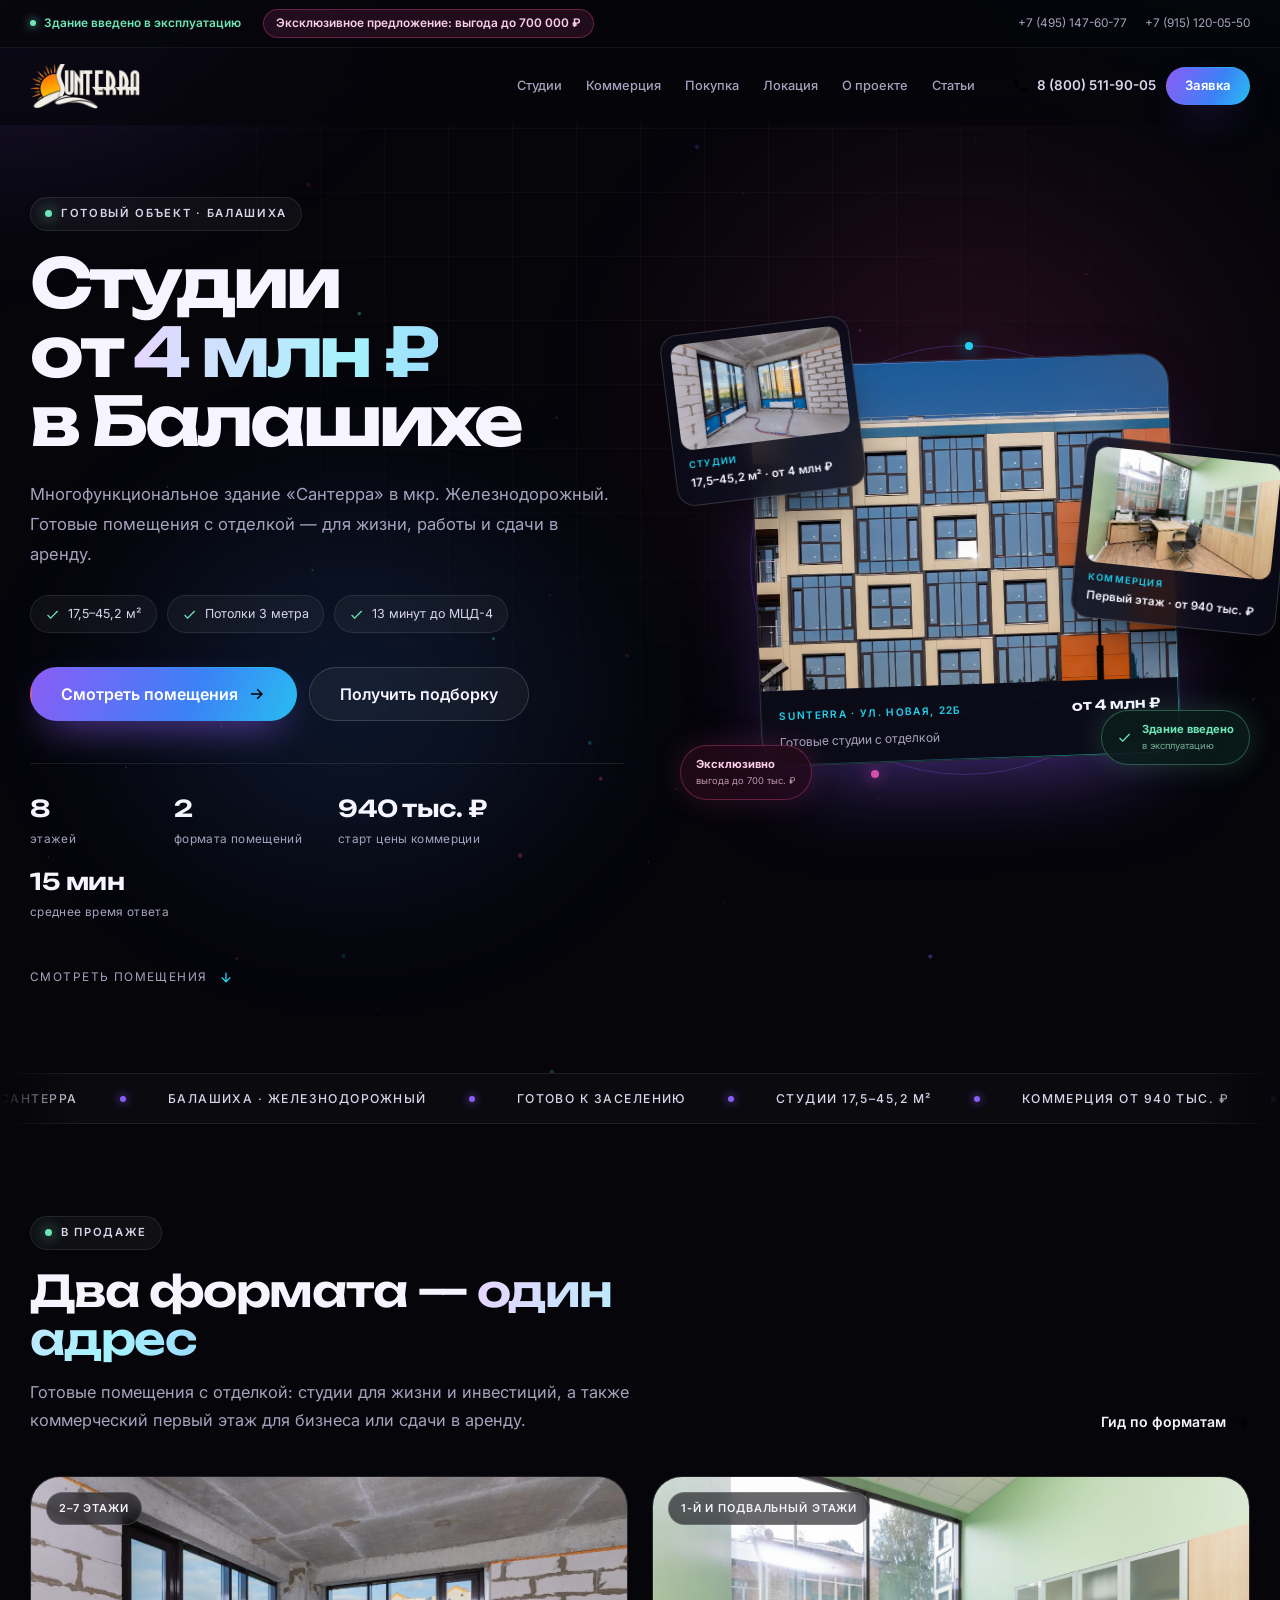
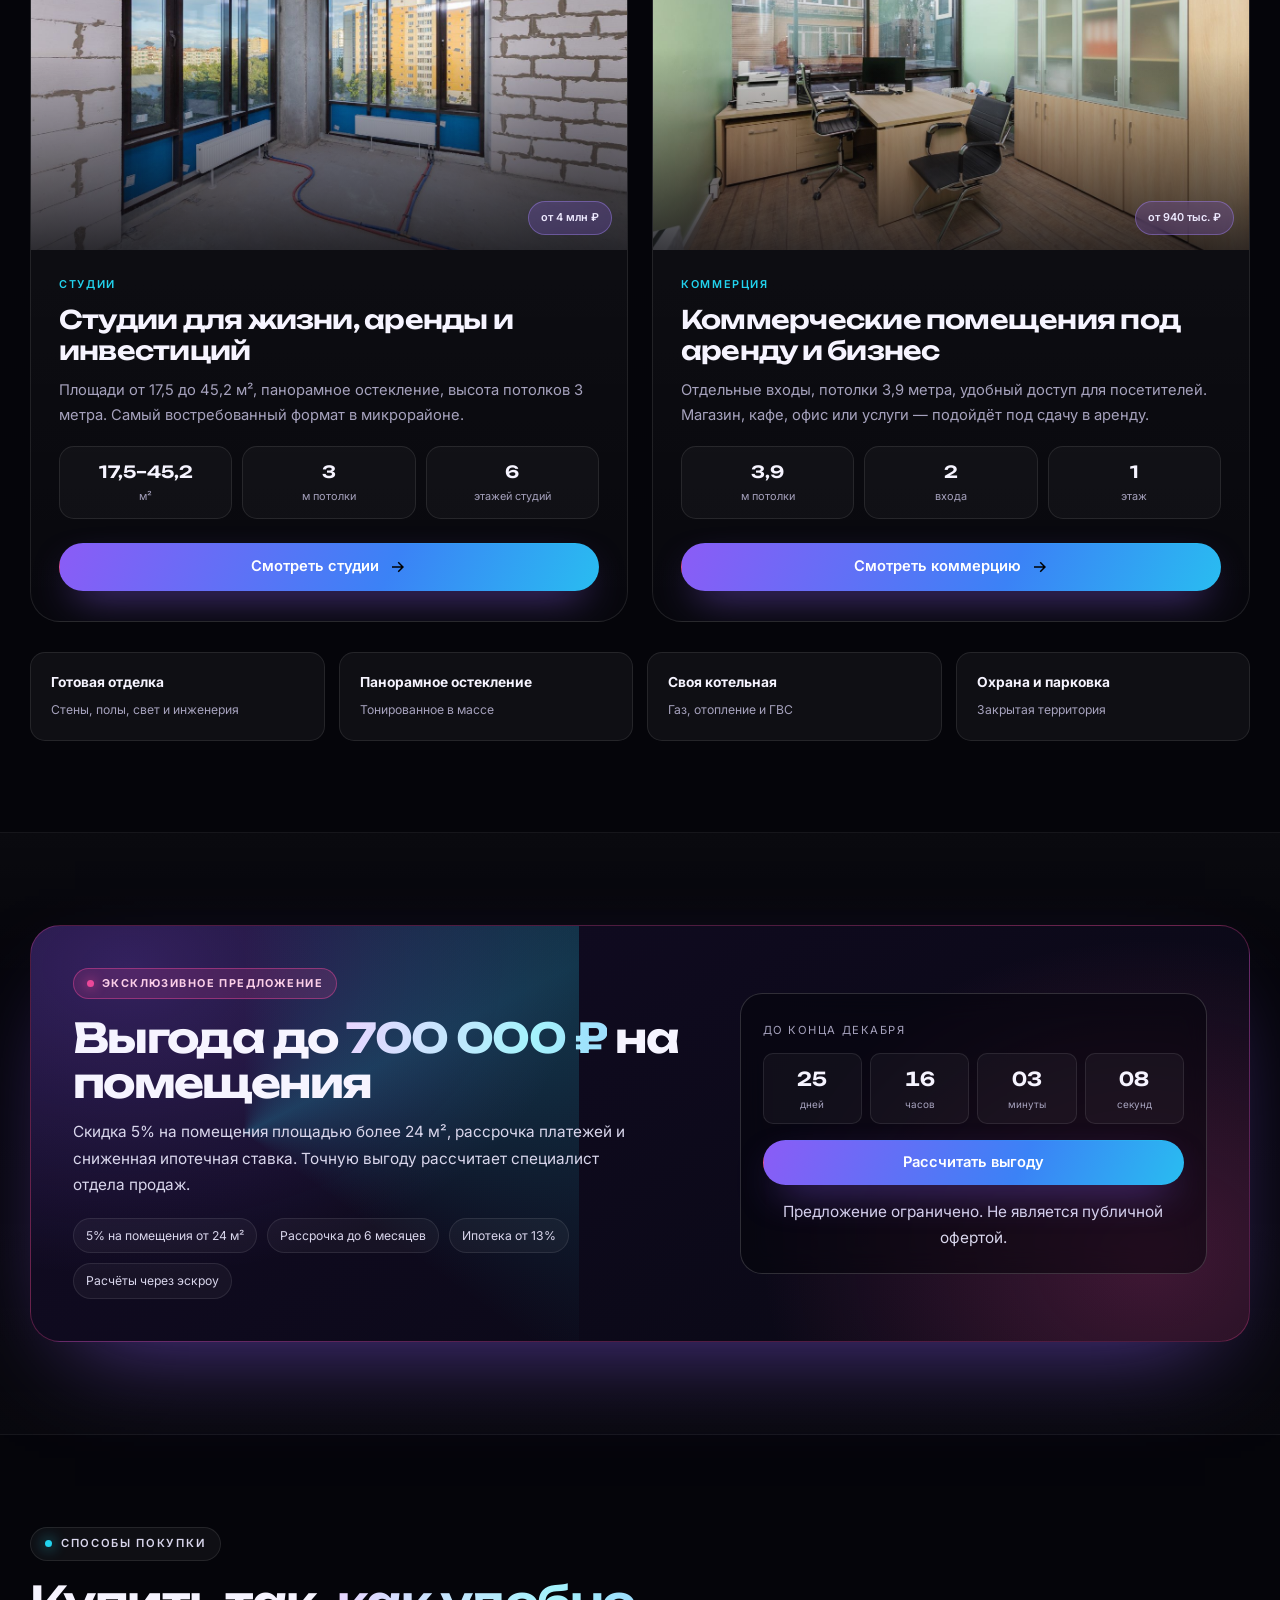
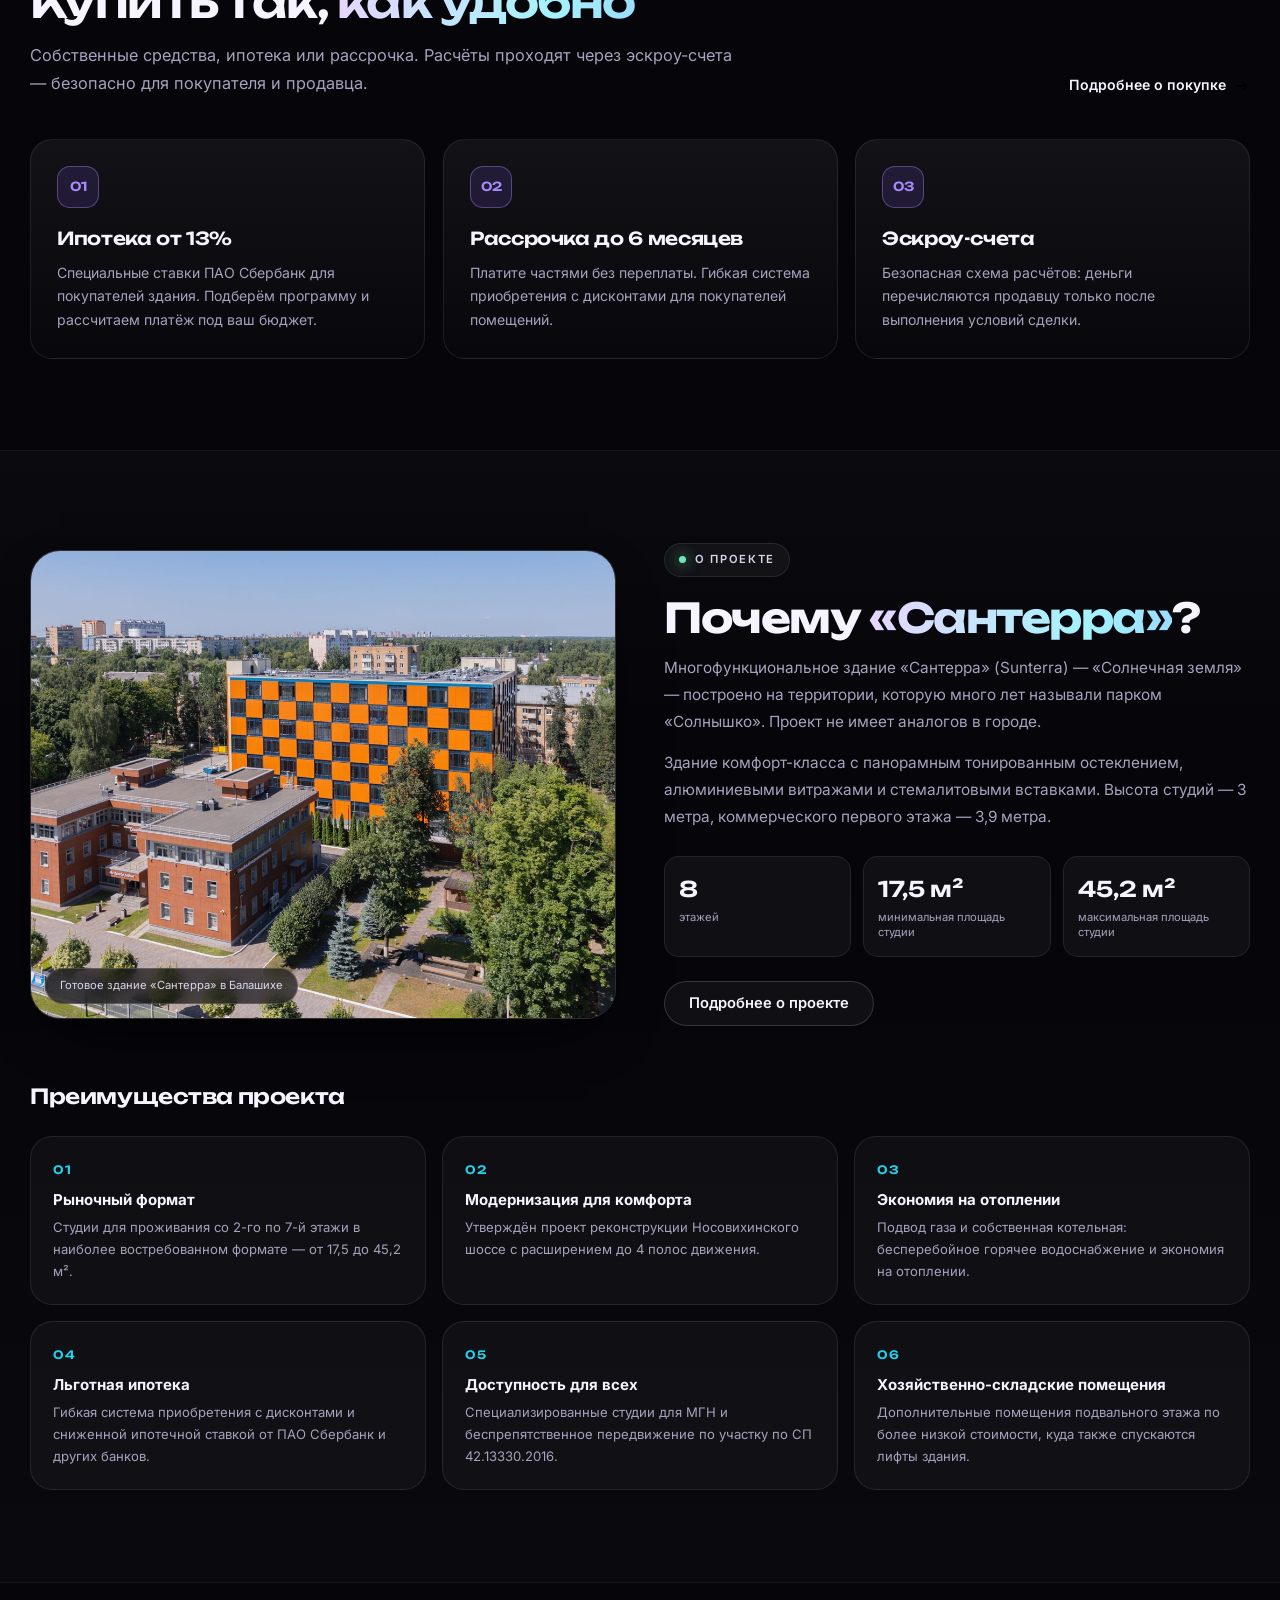
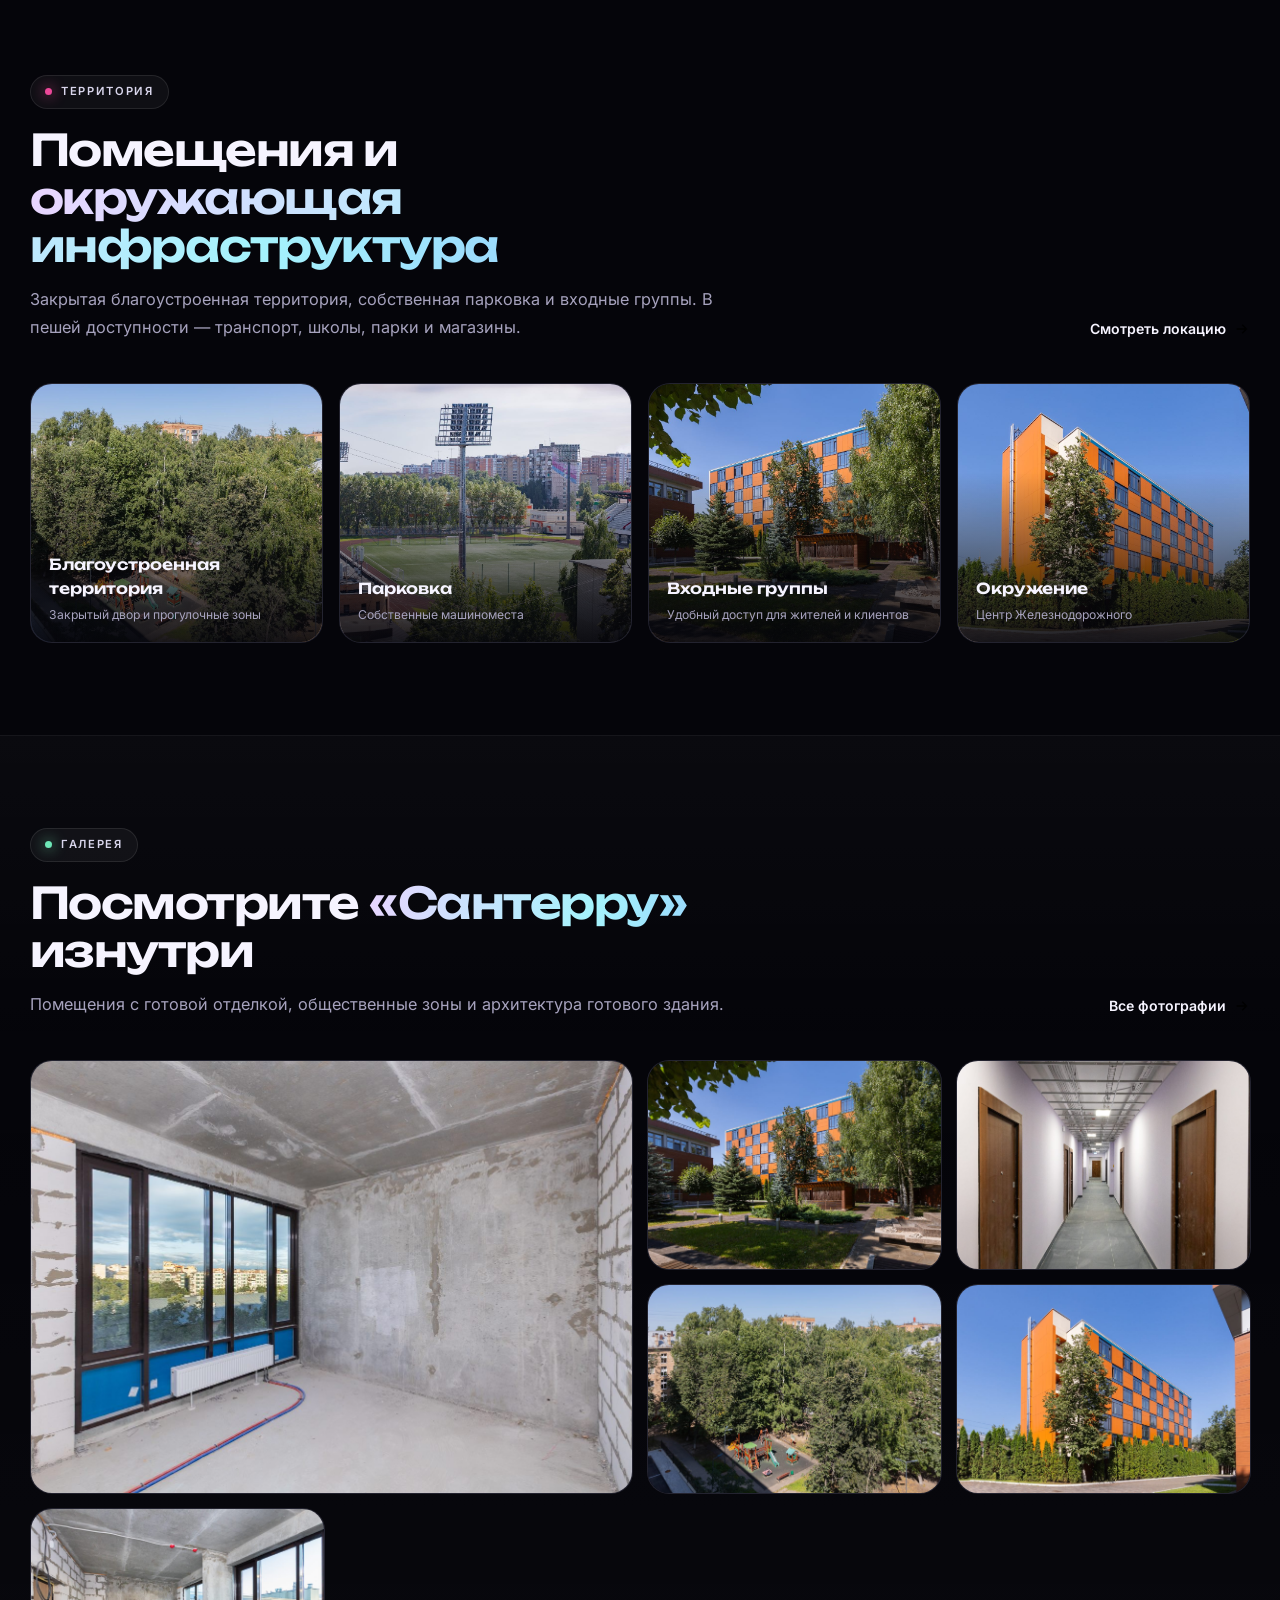
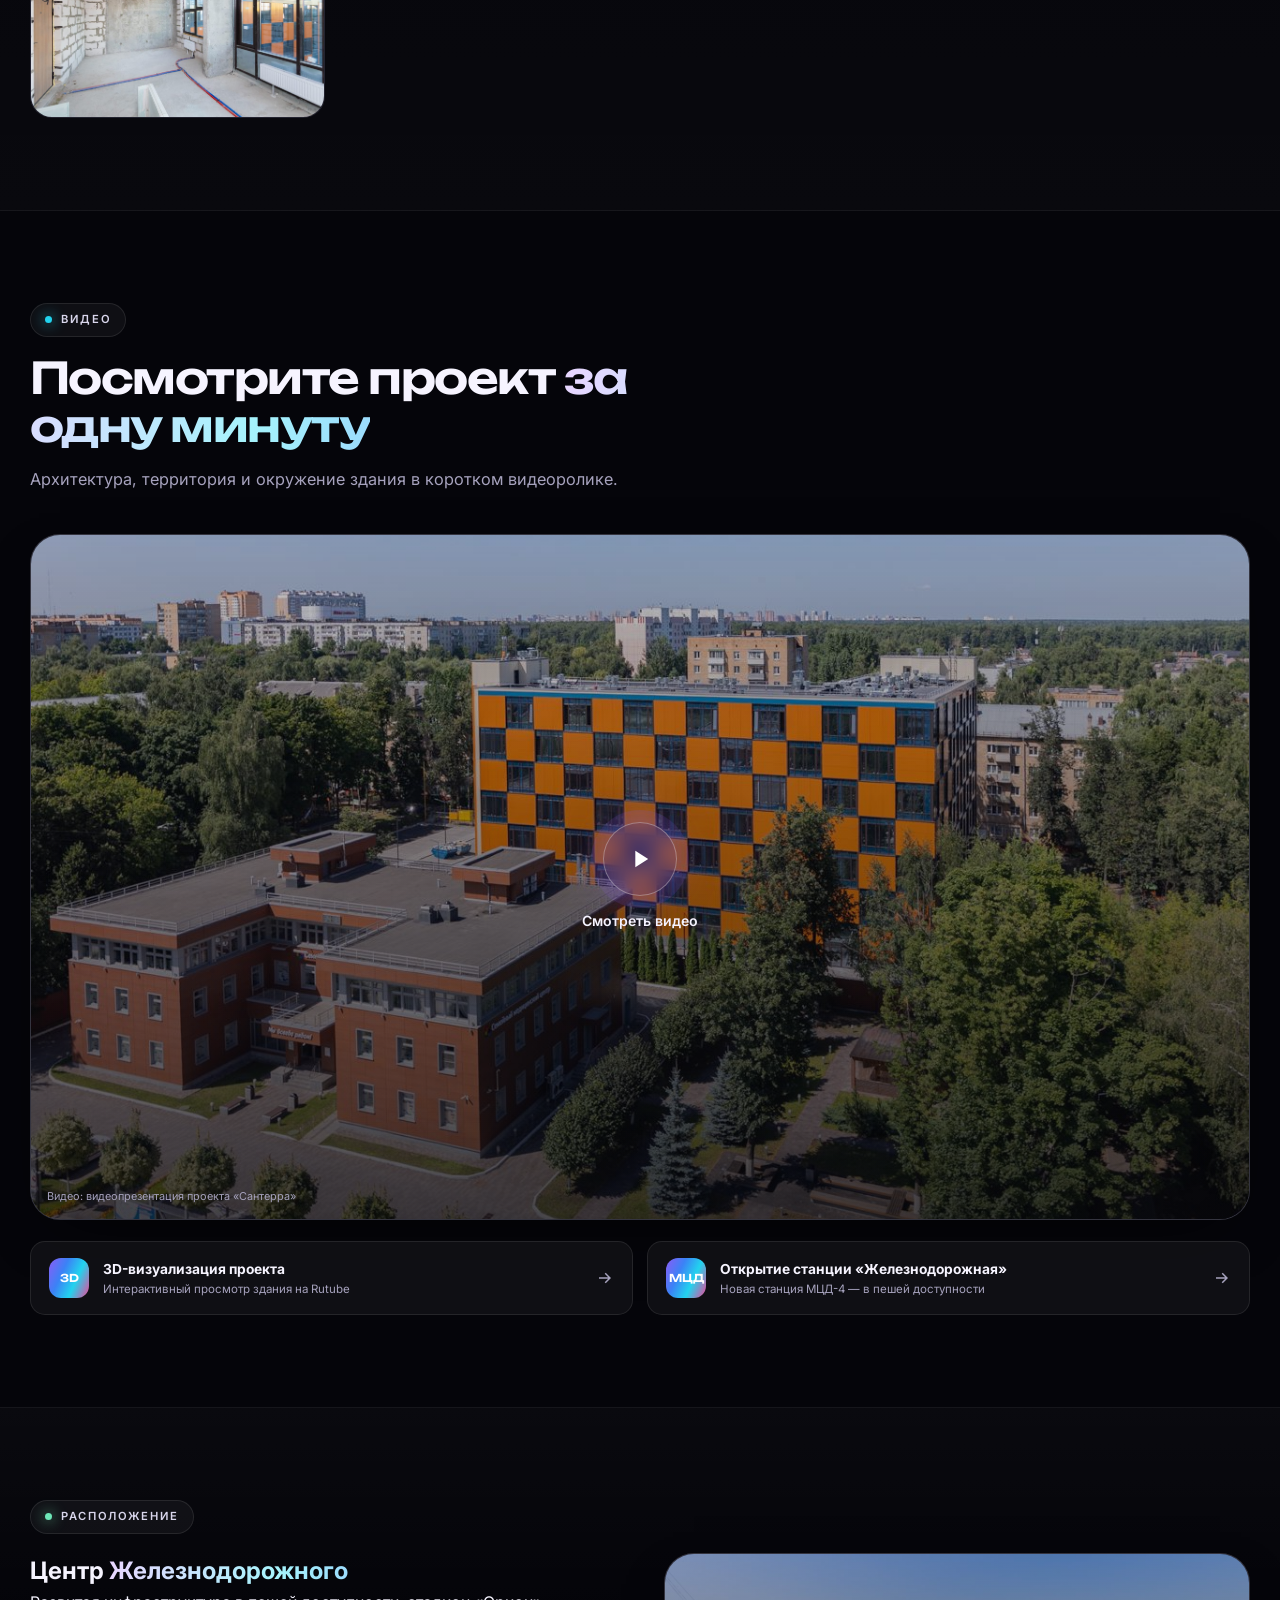
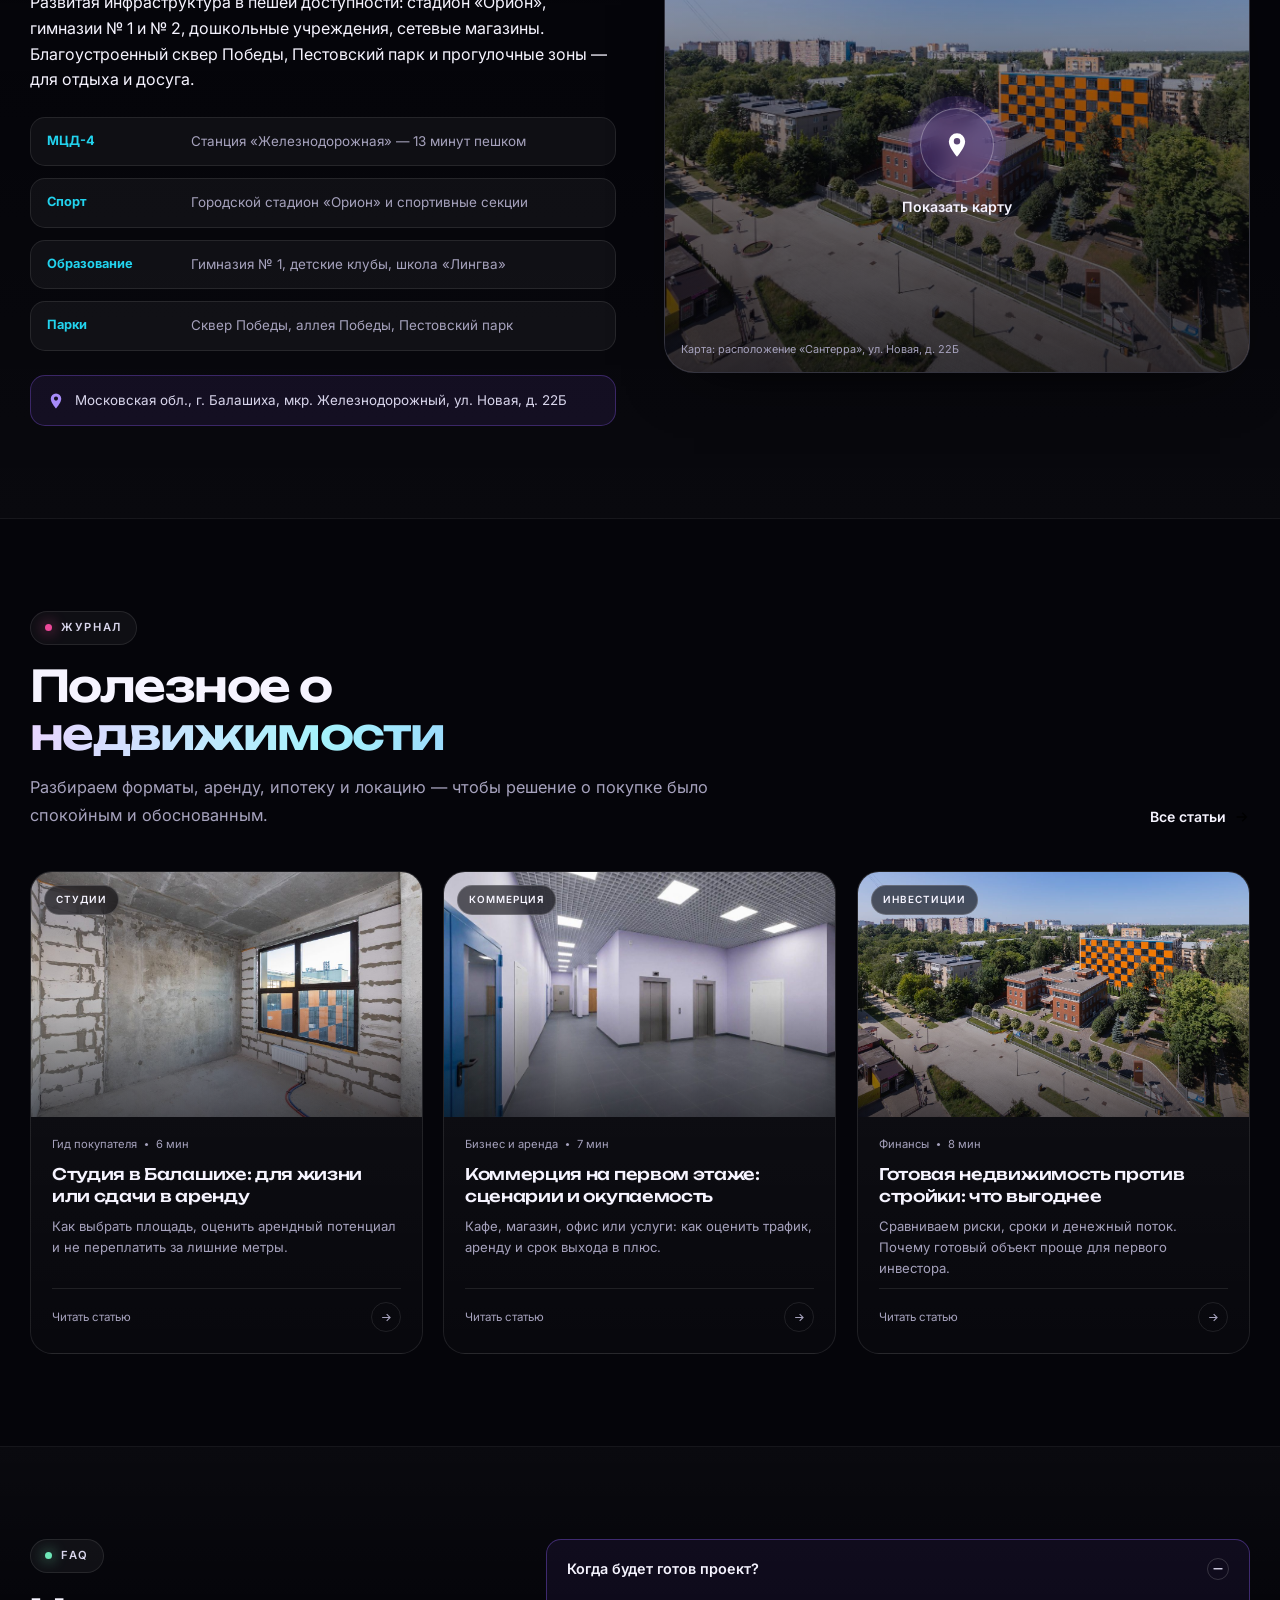
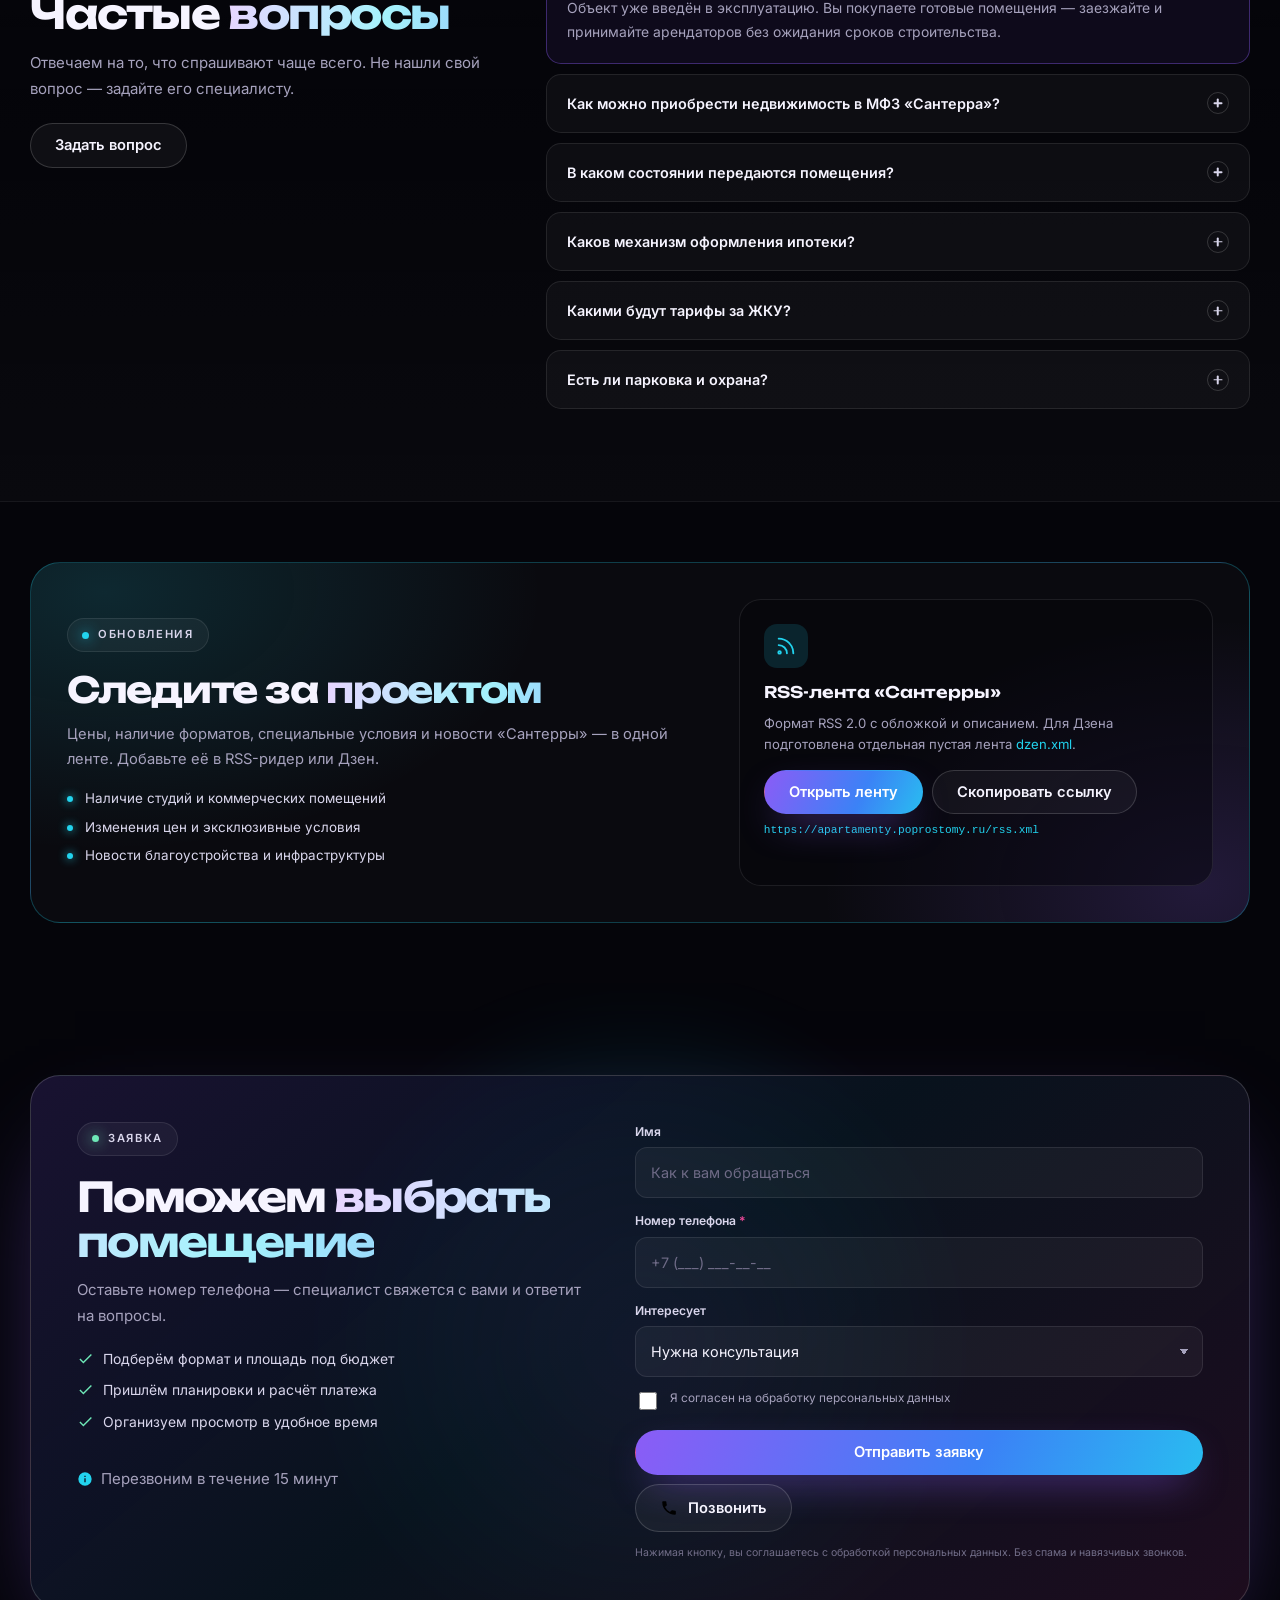
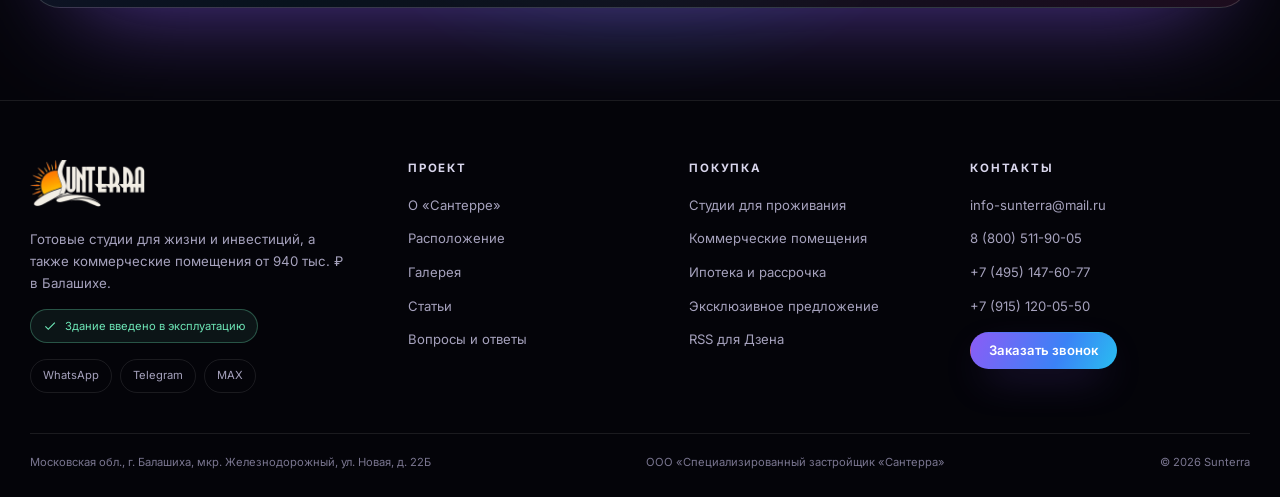
==== commit 7586a251: "Multipage redesign: vibrant dark theme, 36 photos, Dzen RSS" ====
--- a/index.html
+++ b/index.html
@@ -4,35 +4,23 @@
   <meta charset="UTF-8">
   <meta name="viewport" content="width=device-width, initial-scale=1.0, viewport-fit=cover">
   <title>Сантерра — готовые студии от 4 млн ₽ и коммерция в Балашихе</title>
-  <meta name="description" content="МФЗ «Сантерра» в Балашихе, мкр. Железнодорожный: готовые студии 17,5–45,2 м² от 4 млн ₽ и коммерческие помещения от 940 тыс. ₽. 13 минут до МЦД-4, готовая отделка, ипотека от 13%, рассрочка до 6 месяцев.">
-  <meta name="theme-color" content="#08080c">
+  <meta name="description" content="МФЗ «Сантерра» в Балашихе, мкр. Железнодорожный: готовые студии 17,5–45,2 м² от 4 млн ₽ и коммерческие помещения от 940 тыс. ₽. 13 минут до МЦД-4, отделка, ипотека от 13%, рассрочка до 6 месяцев.">
+  <meta name="theme-color" content="#05050a">
   <meta name="robots" content="index, follow">
-
-  <script>
-    document.documentElement.classList.add('js');
-    window.setTimeout(function () {
-      if (!window.__santerraReady) document.documentElement.classList.remove('js');
-    }, 4000);
-  </script>
-  <noscript>
-    <style>
-      body.is-loading { overflow: auto; }
-      .loader { display: none; }
-    </style>
-  </noscript>
 
   <meta property="og:type" content="website">
   <meta property="og:locale" content="ru_RU">
   <meta property="og:site_name" content="Сантерра">
   <meta property="og:title" content="Сантерра — готовые студии и коммерческие помещения в Балашихе">
   <meta property="og:description" content="Студии от 4 млн ₽ и коммерческие помещения от 940 тыс. ₽. 13 минут до МЦД-4. Здание введено в эксплуатацию.">
-  <meta property="og:image" content="https://apartamenty.poprostomy.ru/images/hero.jpg">
+  <meta property="og:image" content="https://apartamenty.poprostomy.ru/images/photos/facade-1.jpg">
   <meta property="og:url" content="https://apartamenty.poprostomy.ru/">
   <meta name="twitter:card" content="summary_large_image">
   <link rel="canonical" href="https://apartamenty.poprostomy.ru/">
 
   <link rel="icon" href="images/favicon.svg" type="image/svg+xml">
   <link rel="alternate" type="application/rss+xml" title="Сантерра — RSS" href="rss.xml">
+  <link rel="alternate" type="application/rss+xml" title="Сантерра — лента для Дзена" href="dzen.xml">
 
   <link rel="preconnect" href="https://fonts.googleapis.com">
   <link rel="preconnect" href="https://fonts.gstatic.com" crossorigin>
@@ -46,9 +34,9 @@
     "@type": "ApartmentComplex",
     "name": "Сантерра (Sunterra)",
     "alternateName": "Многофункциональное здание «Сантерра»",
-    "description": "Готовое многофункциональное здание комфорт-класса в Балашихе: студии для проживания от 17,5 до 45,2 м² и коммерческие помещения от 940 тыс. руб. Введено в эксплуатацию.",
+    "description": "Готовое многофункциональное здание комфорт-класса в Балашихе: студии от 17,5 до 45,2 м² и коммерческие помещения от 940 тыс. руб. Введено в эксплуатацию.",
     "url": "https://apartamenty.poprostomy.ru/",
-    "image": "https://apartamenty.poprostomy.ru/images/hero.jpg",
+    "image": "https://apartamenty.poprostomy.ru/images/photos/facade-1.jpg",
     "telephone": "+7 (800) 511-90-05",
     "email": "info-sunterra@mail.ru",
     "address": {
@@ -67,9 +55,9 @@
       { "@type": "LocationFeatureSpecification", "name": "Закрытая охраняемая территория", "value": true },
       { "@type": "LocationFeatureSpecification", "name": "Собственная парковка", "value": true },
       { "@type": "LocationFeatureSpecification", "name": "Собственная котельная", "value": true },
-      { "@type": "LocationFeatureSpecification", "name": "Студии для маломобильных групп населения (МГН)", "value": true },
-      { "@type": "LocationFeatureSpecification", "name": "Хозяйственно-складские помещения в подвале", "value": true },
-      { "@type": "LocationFeatureSpecification", "name": "Пешая доступность до МЦД-4 «Железнодорожная»", "value": true }
+      { "@type": "LocationFeatureSpecification", "name": "Студии для маломобильных групп населения", "value": true },
+      { "@type": "LocationFeatureSpecification", "name": "Хозяйственно-складские помещения", "value": true },
+      { "@type": "LocationFeatureSpecification", "name": "Пешая доступность до МЦД-4", "value": true }
     ],
     "offers": {
       "@type": "AggregateOffer",
@@ -81,42 +69,44 @@
   }
   </script>
 </head>
-<body class="is-loading">
+<body class="is-loading page-home">
 
   <a class="skip-link" href="#main">Перейти к содержанию</a>
 
-  <div class="loader" id="loader" aria-hidden="true">
-    <span class="loader__mark" aria-hidden="true">
+  <div class="loader" aria-hidden="true">
+    <span class="loader__mark">
       <svg viewBox="0 0 24 24"><circle cx="12" cy="12" r="4"/><path d="M12 2v3M12 19v3M2 12h3M19 12h3M4.9 4.9l2.1 2.1M17 17l2.1 2.1M19.1 4.9 17 7M7 17l-2.1 2.1"/></svg>
     </span>
     <span class="loader__word">Сантерра</span>
-    <span class="loader__line" aria-hidden="true"></span>
+    <span class="loader__line"></span>
   </div>
 
-  <div class="backdrop" aria-hidden="true">
-    <span class="backdrop__glow backdrop__glow--sun"></span>
-    <span class="backdrop__glow backdrop__glow--violet"></span>
-    <span class="backdrop__glow backdrop__glow--teal"></span>
-    <span class="backdrop__grid"></span>
-    <span class="backdrop__noise"></span>
+  <div class="scroll-progress" aria-hidden="true"><span id="scroll-bar"></span></div>
+
+  <div class="topline">
+    <div class="container topline__inner">
+      <span class="topline__status">Здание введено в эксплуатацию</span>
+      <a class="topline__promo" href="#exclusive">Эксклюзивное предложение: выгода до 700 000 ₽</a>
+      <div class="topline__contacts">
+        <a href="tel:+74951476077">+7 (495) 147-60-77</a>
+        <a href="tel:+79151200550">+7 (915) 120-05-50</a>
+      </div>
+    </div>
   </div>
 
-  <div class="scroll-progress" aria-hidden="true"><span id="scroll-bar"></span></div>
-
-  <!-- ======================= ШАПКА ======================= -->
   <header class="site-header" id="top">
     <div class="container header-inner">
-      <a class="logo" href="#top" aria-label="Сантерра — в начало страницы">
+      <a class="logo" href="index.html" aria-label="Сантерра — на главную">
         <img src="images/logo-light.png" alt="Сантерра" width="180" height="75" decoding="async">
       </a>
 
-      <nav class="main-nav" id="site-nav" aria-label="Основная навигация">
-        <a href="#formats">Помещения</a>
-        <a href="#invest">Покупка</a>
-        <a href="#about">О проекте</a>
-        <a href="#gallery">Галерея</a>
-        <a href="#location">Локация</a>
-        <a href="#faq">Вопросы</a>
+      <nav class="main-nav" aria-label="Основная навигация">
+        <a href="studios.html">Студии</a>
+        <a href="commercial.html">Коммерция</a>
+        <a href="invest.html">Покупка</a>
+        <a href="location.html">Локация</a>
+        <a href="about.html">О проекте</a>
+        <a href="articles.html">Статьи</a>
       </nav>
 
       <div class="header-actions">
@@ -133,19 +123,16 @@
 
     <div class="mobile-menu" id="mobile-menu" aria-hidden="true">
       <nav class="mobile-menu__nav" aria-label="Мобильная навигация">
-        <a href="#formats">Помещения<span>Студии и коммерция</span></a>
-        <a href="#invest">Покупка<span>Ипотека, рассрочка, эскроу</span></a>
-        <a href="#about">О проекте<span>Архитектура и преимущества</span></a>
-        <a href="#gallery">Галерея<span>Фото с отделкой</span></a>
-        <a href="#location">Локация<span>Балашиха, ул. Новая, 22Б</span></a>
-        <a href="#faq">Вопросы<span>Коротко о главном</span></a>
-        <a href="rss.xml" target="_blank" rel="noopener">RSS-лента<span>Обновления проекта</span></a>
+        <a href="studios.html">Студии<span>Готовые помещения для жизни и аренды</span></a>
+        <a href="commercial.html">Коммерция<span>Первый и подвальный этажи</span></a>
+        <a href="invest.html">Покупка<span>Ипотека, рассрочка, эскроу</span></a>
+        <a href="location.html">Локация<span>Балашиха, ул. Новая, 22Б</span></a>
+        <a href="about.html">О проекте<span>Архитектура и преимущества</span></a>
+        <a href="articles.html">Статьи<span>Гид по недвижимости и аренде</span></a>
+        <a href="rss.xml">RSS-лента<span>Обновления проекта</span></a>
       </nav>
       <div class="mobile-menu__foot">
-        <a class="btn btn--primary" href="tel:88005119005">
-          <svg viewBox="0 0 24 24" aria-hidden="true"><path d="M6.6 10.8a15.1 15.1 0 0 0 6.6 6.6l2.2-2.2c.3-.3.7-.4 1-.2 1.2.4 2.4.6 3.7.6.6 0 1 .4 1 1V20c0 .6-.4 1-1 1A17 17 0 0 1 3 4c0-.6.4-1 1-1h3.5c.6 0 1 .4 1 1 0 1.3.2 2.5.6 3.7.1.3 0 .7-.2 1l-2.3 2.1Z"/></svg>
-          8 (800) 511-90-05
-        </a>
+        <a class="btn btn--primary" href="tel:88005119005">8 (800) 511-90-05</a>
         <button class="btn btn--ghost" type="button" data-modal-open>Оставить заявку</button>
       </div>
     </div>
@@ -153,14 +140,14 @@
 
   <main id="main">
 
-    <!-- ======================= ГЕРОЙ ======================= -->
     <section class="hero" aria-labelledby="hero-title">
+      <canvas class="hero__canvas" aria-hidden="true"></canvas>
       <div class="container hero__grid">
         <div class="hero__content">
           <span class="eyebrow">Готовый объект · Балашиха</span>
           <h1 class="hero__title" id="hero-title">
             <span class="line">Студии</span>
-            <span class="line">от <em>4 млн ₽</em></span>
+            <span class="line">от <em class="grad">4 млн ₽</em></span>
             <span class="line">в Балашихе</span>
           </h1>
           <p class="hero__sub">Многофункциональное здание «Сантерра» в мкр. Железнодорожный. Готовые помещения с отделкой — для жизни, работы и сдачи в аренду.</p>
@@ -172,27 +159,28 @@
           </ul>
 
           <div class="hero__actions">
-            <a class="btn btn--primary" href="#formats">
+            <a class="btn btn--primary btn--large" href="studios.html">
               Смотреть помещения
               <svg viewBox="0 0 24 24" aria-hidden="true"><path d="M13 5l7 7-7 7-1.4-1.4 4.6-4.6H4v-2h12.2l-4.6-4.6L13 5Z"/></svg>
             </a>
-            <button class="btn btn--ghost" type="button" data-modal-open data-format="Нужна консультация">Получить подборку</button>
+            <button class="btn btn--ghost btn--large" type="button" data-modal-open data-format="Нужна консультация">Получить подборку</button>
           </div>
 
           <dl class="hero__stats">
-            <div class="hero-stat"><dt>8</dt><dd>этажей</dd></div>
-            <div class="hero-stat"><dt>2</dt><dd>формата помещений</dd></div>
-            <div class="hero-stat"><dt>940 тыс. ₽</dt><dd>старт цены коммерции</dd></div>
-            <div class="hero-stat"><dt>15 мин</dt><dd>среднее время ответа</dd></div>
+            <div><dt>8</dt><dd>этажей</dd></div>
+            <div><dt>2</dt><dd>формата помещений</dd></div>
+            <div><dt>940 тыс. ₽</dt><dd>старт цены коммерции</dd></div>
+            <div><dt>15 мин</dt><dd>среднее время ответа</dd></div>
           </dl>
         </div>
 
         <div class="hero__visual">
           <span class="hero__ring" aria-hidden="true"></span>
           <span class="hero__ring hero__ring--two" aria-hidden="true"></span>
+          <span class="hero__glow" aria-hidden="true"></span>
 
           <figure class="hero__photo">
-            <img src="images/hero.jpg" alt="Здание «Сантерра» в Балашихе" width="1300" height="867" fetchpriority="high">
+            <img src="images/photos/facade-1.jpg" alt="Готовое здание «Сантерра» в Балашихе" width="1300" height="867" fetchpriority="high">
             <figcaption>
               <span class="hero__photo-tag">Sunterra · ул. Новая, 22Б</span>
               <span class="hero__photo-price">от 4 млн ₽</span>
@@ -200,23 +188,39 @@
             </figcaption>
           </figure>
 
+          <div class="hero-card hero-card--a">
+            <img src="images/photos/studio-2.jpg" alt="Студия с готовой отделкой" width="1300" height="867" loading="lazy" decoding="async">
+            <span class="hero-card__body">
+              <span class="hero-card__tag">Студии</span>
+              <span class="hero-card__title">17,5–45,2 м² · от 4 млн ₽</span>
+            </span>
+          </div>
+
+          <div class="hero-card hero-card--b">
+            <img src="images/photos/commercial-5.jpg" alt="Коммерческое помещение на первом этаже" width="1300" height="867" loading="lazy" decoding="async">
+            <span class="hero-card__body">
+              <span class="hero-card__tag">Коммерция</span>
+              <span class="hero-card__title">Первый этаж · от 940 тыс. ₽</span>
+            </span>
+          </div>
+
           <div class="hero__badge">
-            <span class="hero__badge-icon" aria-hidden="true">
-              <svg viewBox="0 0 24 24"><path d="M9 16.2 4.8 12l-1.4 1.4L9 19 21 7l-1.4-1.4L9 16.2Z"/></svg>
-            </span>
+            <svg viewBox="0 0 24 24" aria-hidden="true"><path d="M9 16.2 4.8 12l-1.4 1.4L9 19 21 7l-1.4-1.4L9 16.2Z"/></svg>
             <span><b>Здание введено</b><small>в эксплуатацию</small></span>
           </div>
 
           <div class="hero__badge hero__badge--price">
-            <span><b>Коммерция</b><small>от 940 тыс. ₽ · 1 этаж</small></span>
-          </div>
-        </div>
-      </div>
-
-      <a class="hero__scroll" href="#formats" aria-label="Перейти к помещениям">
-        <span>Смотреть помещения</span>
-        <svg viewBox="0 0 24 24" aria-hidden="true"><path d="M11 4h2v11.2l4.6-4.6L19 12l-7 7-7-7 1.4-1.4L11 15.2V4Z"/></svg>
-      </a>
+            <span><b>Эксклюзивно</b><small>выгода до 700 тыс. ₽</small></span>
+          </div>
+        </div>
+      </div>
+
+      <div class="container">
+        <a class="hero__scroll" href="#formats">
+          <span>Смотреть помещения</span>
+          <svg viewBox="0 0 24 24" aria-hidden="true"><path d="M11 4h2v11.2l4.6-4.6L19 12l-7 7-7-7 1.4-1.4L11 15.2V4Z"/></svg>
+        </a>
+      </div>
     </section>
 
     <div class="ticker" aria-hidden="true">
@@ -240,17 +244,16 @@
       </div>
     </div>
 
-    <!-- ======================= ПОМЕЩЕНИЯ ======================= -->
     <section class="section" id="formats" aria-labelledby="formats-title">
       <div class="container">
         <div class="section-head reveal">
           <div class="section-head__text">
-            <span class="eyebrow" data-num="01">В продаже</span>
+            <span class="eyebrow">В продаже</span>
             <h2 id="formats-title">Два формата — <span class="grad">один адрес</span></h2>
             <p>Готовые помещения с отделкой: студии для жизни и инвестиций, а также коммерческий первый этаж для бизнеса или сдачи в аренду.</p>
           </div>
-          <a class="text-link" href="#contacts">
-            Получить подборку
+          <a class="text-link" href="articles.html">
+            Гид по форматам
             <svg viewBox="0 0 24 24" aria-hidden="true"><path d="M13 5l7 7-7 7-1.4-1.4 4.6-4.6H4v-2h12.2l-4.6-4.6L13 5Z"/></svg>
           </a>
         </div>
@@ -258,45 +261,45 @@
         <div class="offers">
           <article class="offer reveal">
             <div class="offer__media">
-              <img src="images/studios.jpg" alt="Студия с готовой отделкой в здании «Сантерра»" width="1200" height="800" loading="lazy" decoding="async">
+              <img src="images/photos/studio-2.jpg" alt="Студия с готовой отделкой в здании «Сантерра»" width="1300" height="867" loading="lazy" decoding="async">
               <span class="offer__tag">2–7 этажи</span>
               <span class="offer__price">от 4 млн ₽</span>
             </div>
             <div class="offer__body">
               <span class="offer__kicker">Студии</span>
-              <h3>Студии для жизни и инвестиций</h3>
+              <h3>Студии для жизни, аренды и инвестиций</h3>
               <p>Площади от 17,5 до 45,2 м², панорамное остекление, высота потолков 3 метра. Самый востребованный формат в микрорайоне.</p>
               <ul class="spec-list">
                 <li><b>17,5–45,2</b><span>м²</span></li>
                 <li><b>3</b><span>м потолки</span></li>
                 <li><b>6</b><span>этажей студий</span></li>
               </ul>
-              <button class="btn btn--primary btn--block" type="button" data-modal-open data-format="Студия">
-                Оставить заявку
+              <a class="btn btn--primary btn--block" href="studios.html">
+                Смотреть студии
                 <svg viewBox="0 0 24 24" aria-hidden="true"><path d="M13 5l7 7-7 7-1.4-1.4 4.6-4.6H4v-2h12.2l-4.6-4.6L13 5Z"/></svg>
-              </button>
+              </a>
             </div>
           </article>
 
           <article class="offer reveal" data-delay="1">
             <div class="offer__media">
-              <img src="images/commercial.jpg" alt="Коммерческий этаж здания «Сантерра»" width="1300" height="867" loading="lazy" decoding="async">
+              <img src="images/photos/commercial-5.jpg" alt="Коммерческое помещение здания «Сантерра»" width="1300" height="867" loading="lazy" decoding="async">
               <span class="offer__tag">1-й и подвальный этажи</span>
               <span class="offer__price">от 940 тыс. ₽</span>
             </div>
             <div class="offer__body">
               <span class="offer__kicker">Коммерция</span>
-              <h3>Коммерческие помещения</h3>
+              <h3>Коммерческие помещения под аренду и бизнес</h3>
               <p>Отдельные входы, потолки 3,9 метра, удобный доступ для посетителей. Магазин, кафе, офис или услуги — подойдёт под сдачу в аренду.</p>
               <ul class="spec-list">
                 <li><b>3,9</b><span>м потолки</span></li>
                 <li><b>2</b><span>входа</span></li>
                 <li><b>1</b><span>этаж</span></li>
               </ul>
-              <button class="btn btn--primary btn--block" type="button" data-modal-open data-format="Коммерческое помещение">
-                Оставить заявку
+              <a class="btn btn--primary btn--block" href="commercial.html">
+                Смотреть коммерцию
                 <svg viewBox="0 0 24 24" aria-hidden="true"><path d="M13 5l7 7-7 7-1.4-1.4 4.6-4.6H4v-2h12.2l-4.6-4.6L13 5Z"/></svg>
-              </button>
+              </a>
             </div>
           </article>
         </div>
@@ -310,15 +313,50 @@
       </div>
     </section>
 
-    <!-- ======================= ПОКУПКА ======================= -->
-    <section class="section section--soft" id="invest" aria-labelledby="invest-title">
+    <section class="section section--soft" id="exclusive" aria-labelledby="exclusive-title">
+      <div class="container">
+        <div class="exclusive reveal">
+          <div class="exclusive__inner">
+            <div>
+              <span class="exclusive__badge">Эксклюзивное предложение</span>
+              <h2 id="exclusive-title">Выгода до <span class="grad">700 000 ₽</span> на помещения</h2>
+              <p>Скидка 5% на помещения площадью более 24 м², рассрочка платежей и сниженная ипотечная ставка. Точную выгоду рассчитает специалист отдела продаж.</p>
+              <ul class="exclusive__list">
+                <li>5% на помещения от 24 м²</li>
+                <li>Рассрочка до 6 месяцев</li>
+                <li>Ипотека от 13%</li>
+                <li>Расчёты через эскроу</li>
+              </ul>
+            </div>
+
+            <aside class="exclusive__aside" data-countdown aria-label="До конца эксклюзивного предложения">
+              <span class="countdown__title" data-cd-title>До конца месяца</span>
+              <div class="countdown__units">
+                <span><b data-cd-days>00</b><small data-cd-label>дней</small></span>
+                <span><b data-cd-hours>00</b><small data-cd-label>часов</small></span>
+                <span><b data-cd-minutes>00</b><small data-cd-label>минут</small></span>
+                <span><b data-cd-seconds>00</b><small data-cd-label>секунд</small></span>
+              </div>
+              <button class="btn btn--primary" type="button" data-modal-open data-format="Эксклюзивное предложение">Рассчитать выгоду</button>
+              <p class="exclusive__note">Предложение ограничено. Не является публичной офертой.</p>
+            </aside>
+          </div>
+        </div>
+      </div>
+    </section>
+
+    <section class="section" id="buy" aria-labelledby="buy-title">
       <div class="container">
         <div class="section-head reveal">
           <div class="section-head__text">
-            <span class="eyebrow" data-num="02">Способы покупки</span>
-            <h2 id="invest-title">Купить так, <span class="grad">как удобно</span></h2>
+            <span class="eyebrow eyebrow--cyan">Способы покупки</span>
+            <h2 id="buy-title">Купить так, <span class="grad">как удобно</span></h2>
             <p>Собственные средства, ипотека или рассрочка. Расчёты проходят через эскроу-счета — безопасно для покупателя и продавца.</p>
           </div>
+          <a class="text-link" href="invest.html">
+            Подробнее о покупке
+            <svg viewBox="0 0 24 24" aria-hidden="true"><path d="M13 5l7 7-7 7-1.4-1.4 4.6-4.6H4v-2h12.2l-4.6-4.6L13 5Z"/></svg>
+          </a>
         </div>
 
         <div class="buy-grid">
@@ -338,35 +376,19 @@
             <p>Безопасная схема расчётов: деньги перечисляются продавцу только после выполнения условий сделки.</p>
           </article>
         </div>
-
-        <div class="promo reveal">
-          <span class="promo__glow" aria-hidden="true"></span>
-          <div class="promo__copy">
-            <span class="eyebrow">Специальные условия</span>
-            <h3>Выгода до 700 тыс. ₽</h3>
-            <p>Скидка 5% на помещения площадью более 24 м², рассрочка платежей и сниженная ипотечная ставка. Точную выгоду рассчитает специалист отдела продаж.</p>
-          </div>
-          <ul class="promo__list">
-            <li><b>5%</b><span>скидка на помещения от 24 м²</span></li>
-            <li><b>0%</b><span>рассрочка платежей до 6 месяцев</span></li>
-            <li><b>13%</b><span>ипотека ПАО Сбербанк</span></li>
-          </ul>
-          <button class="btn btn--primary" type="button" data-modal-open data-format="Нужна консультация">Рассчитать выгоду</button>
-        </div>
-      </div>
-    </section>
-
-    <!-- ======================= О ПРОЕКТЕ ======================= -->
-    <section class="section" id="about" aria-labelledby="about-title">
-      <div class="container">
-        <div class="about-grid">
+      </div>
+    </section>
+
+    <section class="section section--soft" id="about" aria-labelledby="about-title">
+      <div class="container">
+        <div class="split">
           <figure class="about__media reveal">
-            <img src="images/facade.jpg" alt="Готовый фасад здания «Сантерра»" width="1300" height="867" loading="lazy" decoding="async">
+            <img src="images/photos/facade-2.jpg" alt="Готовый фасад здания «Сантерра»" width="1300" height="867" loading="lazy" decoding="async">
             <figcaption>Готовое здание «Сантерра» в Балашихе</figcaption>
           </figure>
 
           <div class="about__copy reveal" data-delay="1">
-            <span class="eyebrow" data-num="03">О проекте</span>
+            <span class="eyebrow">О проекте</span>
             <h2 id="about-title">Почему <span class="grad">«Сантерра»</span>?</h2>
             <p>Многофункциональное здание «Сантерра» (Sunterra) — «Солнечная земля» — построено на территории, которую много лет называли парком «Солнышко». Проект не имеет аналогов в городе.</p>
             <p>Здание комфорт-класса с панорамным тонированным остеклением, алюминиевыми витражами и стемалитовыми вставками. Высота студий — 3 метра, коммерческого первого этажа — 3,9 метра.</p>
@@ -376,6 +398,10 @@
               <div><dt data-count="17.5" data-decimals="1" data-suffix=" м²">0</dt><dd>минимальная площадь студии</dd></div>
               <div><dt data-count="45.2" data-decimals="1" data-suffix=" м²">0</dt><dd>максимальная площадь студии</dd></div>
             </dl>
+
+            <div class="page-hero__actions" style="margin-top:24px">
+              <a class="btn btn--ghost" href="about.html">Подробнее о проекте</a>
+            </div>
           </div>
         </div>
 
@@ -386,8 +412,8 @@
             <span>Студии для проживания со 2-го по 7-й этажи в наиболее востребованном формате — от 17,5 до 45,2 м².</span>
           </li>
           <li class="reveal" data-delay="1">
-            <strong>Модернизация для вашего комфорта</strong>
-            <span>Утверждён и официально размещён проект реконструкции Носовихинского шоссе с расширением до 4 полос движения.</span>
+            <strong>Модернизация для комфорта</strong>
+            <span>Утверждён проект реконструкции Носовихинского шоссе с расширением до 4 полос движения.</span>
           </li>
           <li class="reveal" data-delay="2">
             <strong>Экономия на отоплении</strong>
@@ -409,56 +435,89 @@
       </div>
     </section>
 
-    <!-- ======================= ГАЛЕРЕЯ ======================= -->
-    <section class="section section--soft" id="gallery" aria-labelledby="gallery-title">
+    <section class="section" id="infrastructure" aria-labelledby="infra-title">
       <div class="container">
         <div class="section-head reveal">
           <div class="section-head__text">
-            <span class="eyebrow" data-num="04">Галерея</span>
+            <span class="eyebrow eyebrow--pink">Территория</span>
+            <h2 id="infra-title">Помещения и <span class="grad">окружающая инфраструктура</span></h2>
+            <p>Закрытая благоустроенная территория, собственная парковка и входные группы. В пешей доступности — транспорт, школы, парки и магазины.</p>
+          </div>
+          <a class="text-link" href="location.html">
+            Смотреть локацию
+            <svg viewBox="0 0 24 24" aria-hidden="true"><path d="M13 5l7 7-7 7-1.4-1.4 4.6-4.6H4v-2h12.2l-4.6-4.6L13 5Z"/></svg>
+          </a>
+        </div>
+
+        <div class="infra-grid">
+          <a class="infra-card reveal" href="location.html">
+            <img src="images/photos/territory-1.jpg" alt="Благоустроенная территория «Сантерра»" width="1300" height="867" loading="lazy" decoding="async">
+            <span class="infra-card__body"><b>Благоустроенная территория</b><span>Закрытый двор и прогулочные зоны</span></span>
+          </a>
+          <a class="infra-card reveal" data-delay="1" href="location.html">
+            <img src="images/photos/territory-2.jpg" alt="Парковка и подъездные пути" width="1300" height="867" loading="lazy" decoding="async">
+            <span class="infra-card__body"><b>Парковка</b><span>Собственные машиноместа</span></span>
+          </a>
+          <a class="infra-card reveal" data-delay="2" href="location.html">
+            <img src="images/photos/lobby-1.jpg" alt="Входная группа здания «Сантерра»" width="1300" height="867" loading="lazy" decoding="async">
+            <span class="infra-card__body"><b>Входные группы</b><span>Удобный доступ для жителей и клиентов</span></span>
+          </a>
+          <a class="infra-card reveal" data-delay="3" href="location.html">
+            <img src="images/photos/facade-3.jpg" alt="Архитектура здания «Сантерра»" width="1300" height="867" loading="lazy" decoding="async">
+            <span class="infra-card__body"><b>Окружение</b><span>Центр Железнодорожного</span></span>
+          </a>
+        </div>
+      </div>
+    </section>
+
+    <section class="section section--soft" id="gallery" aria-labelledby="gallery-title">
+      <div class="container">
+        <div class="section-head reveal">
+          <div class="section-head__text">
+            <span class="eyebrow">Галерея</span>
             <h2 id="gallery-title">Посмотрите <span class="grad">«Сантерру»</span> изнутри</h2>
-            <p>Внутренние помещения с готовой отделкой: студии и коммерческие этажи готового здания.</p>
-          </div>
-          <a class="text-link" href="#contacts">
-            Записаться на просмотр
+            <p>Помещения с готовой отделкой, общественные зоны и архитектура готового здания.</p>
+          </div>
+          <a class="text-link" href="about.html#gallery">
+            Все фотографии
             <svg viewBox="0 0 24 24" aria-hidden="true"><path d="M13 5l7 7-7 7-1.4-1.4 4.6-4.6H4v-2h12.2l-4.6-4.6L13 5Z"/></svg>
           </a>
         </div>
 
         <div class="gallery-grid">
-          <button class="gallery-item gallery-item--wide reveal" type="button" data-lightbox="images/gallery-1.jpg" data-caption="Интерьер с готовой отделкой">
-            <img src="images/gallery-1.jpg" alt="Интерьер помещения с готовой отделкой" width="1200" height="800" loading="lazy" decoding="async">
+          <button class="gallery-item gallery-item--wide reveal" type="button" data-lightbox="images/photos/studio-1.jpg" data-caption="Помещение студии с готовой отделкой">
+            <img src="images/photos/studio-1.jpg" alt="Студия с готовой отделкой" width="1300" height="867" loading="lazy" decoding="async">
             <span class="gallery-item__zoom" aria-hidden="true"><svg viewBox="0 0 24 24"><path d="M10 4H4v6h2V6h4V4Zm10 0h-6v2h4v4h2V4ZM10 20H6v-4H4v6h6v-2Zm8 0h-4v2h6v-6h-2v4Z"/></svg></span>
           </button>
-          <button class="gallery-item reveal" type="button" data-lightbox="images/gallery-2.jpg" data-caption="Интерьер в тёплых тонах" data-delay="1">
-            <img src="images/gallery-2.jpg" alt="Интерьер помещения в тёплых тонах" width="1200" height="800" loading="lazy" decoding="async">
+          <button class="gallery-item reveal" data-delay="1" type="button" data-lightbox="images/photos/lobby-1.jpg" data-caption="Общественная зона здания">
+            <img src="images/photos/lobby-1.jpg" alt="Общественная зона здания «Сантерра»" width="1300" height="867" loading="lazy" decoding="async">
             <span class="gallery-item__zoom" aria-hidden="true"><svg viewBox="0 0 24 24"><path d="M10 4H4v6h2V6h4V4Zm10 0h-6v2h4v4h2V4ZM10 20H6v-4H4v6h6v-2Zm8 0h-4v2h6v-6h-2v4Z"/></svg></span>
           </button>
-          <button class="gallery-item reveal" type="button" data-lightbox="images/gallery-3.jpg" data-caption="Помещение с отделкой" data-delay="2">
-            <img src="images/gallery-3.jpg" alt="Внутреннее помещение с готовой отделкой" width="1200" height="800" loading="lazy" decoding="async">
+          <button class="gallery-item reveal" data-delay="2" type="button" data-lightbox="images/photos/commercial-1.jpg" data-caption="Коммерческое помещение первого этажа">
+            <img src="images/photos/commercial-1.jpg" alt="Коммерческое помещение с отделкой" width="1300" height="867" loading="lazy" decoding="async">
             <span class="gallery-item__zoom" aria-hidden="true"><svg viewBox="0 0 24 24"><path d="M10 4H4v6h2V6h4V4Zm10 0h-6v2h4v4h2V4ZM10 20H6v-4H4v6h6v-2Zm8 0h-4v2h6v-6h-2v4Z"/></svg></span>
           </button>
-          <button class="gallery-item reveal" type="button" data-lightbox="images/gallery-4.jpg" data-caption="Светлая студия" data-delay="3">
-            <img src="images/gallery-4.jpg" alt="Светлая студия с готовой отделкой" width="1200" height="800" loading="lazy" decoding="async">
+          <button class="gallery-item reveal" data-delay="3" type="button" data-lightbox="images/photos/territory-1.jpg" data-caption="Территория и благоустройство">
+            <img src="images/photos/territory-1.jpg" alt="Территория «Сантерра»" width="1300" height="867" loading="lazy" decoding="async">
             <span class="gallery-item__zoom" aria-hidden="true"><svg viewBox="0 0 24 24"><path d="M10 4H4v6h2V6h4V4Zm10 0h-6v2h4v4h2V4ZM10 20H6v-4H4v6h6v-2Zm8 0h-4v2h6v-6h-2v4Z"/></svg></span>
           </button>
-          <button class="gallery-item reveal" type="button" data-lightbox="images/gallery-5.jpg" data-caption="Пространство под аренду" data-delay="4">
-            <img src="images/gallery-5.jpg" alt="Готовое помещение под аренду" width="1200" height="800" loading="lazy" decoding="async">
+          <button class="gallery-item reveal" data-delay="4" type="button" data-lightbox="images/photos/facade-3.jpg" data-caption="Архитектура здания «Сантерра»">
+            <img src="images/photos/facade-3.jpg" alt="Архитектура здания «Сантерра»" width="1300" height="867" loading="lazy" decoding="async">
             <span class="gallery-item__zoom" aria-hidden="true"><svg viewBox="0 0 24 24"><path d="M10 4H4v6h2V6h4V4Zm10 0h-6v2h4v4h2V4ZM10 20H6v-4H4v6h6v-2Zm8 0h-4v2h6v-6h-2v4Z"/></svg></span>
           </button>
-          <button class="gallery-item reveal" type="button" data-lightbox="images/gallery-6.jpg" data-caption="Коммерческий этаж" data-delay="5">
-            <img src="images/gallery-6.jpg" alt="Коммерческое помещение с готовой отделкой" width="1200" height="800" loading="lazy" decoding="async">
+          <button class="gallery-item reveal" data-delay="5" type="button" data-lightbox="images/photos/studio-3.jpg" data-caption="Студия с панорамным остеклением">
+            <img src="images/photos/studio-3.jpg" alt="Студия с панорамным остеклением" width="1300" height="867" loading="lazy" decoding="async">
             <span class="gallery-item__zoom" aria-hidden="true"><svg viewBox="0 0 24 24"><path d="M10 4H4v6h2V6h4V4Zm10 0h-6v2h4v4h2V4ZM10 20H6v-4H4v6h6v-2Zm8 0h-4v2h6v-6h-2v4Z"/></svg></span>
           </button>
         </div>
       </div>
     </section>
 
-    <!-- ======================= ВИДЕО ======================= -->
     <section class="section" id="video" aria-labelledby="video-title">
       <div class="container">
         <div class="section-head reveal">
           <div class="section-head__text">
-            <span class="eyebrow" data-num="05">Видео</span>
+            <span class="eyebrow eyebrow--cyan">Видео</span>
             <h2 id="video-title">Посмотрите проект <span class="grad">за одну минуту</span></h2>
             <p>Архитектура, территория и окружение здания в коротком видеоролике.</p>
           </div>
@@ -487,11 +546,10 @@
       </div>
     </section>
 
-    <!-- ======================= РАСПОЛОЖЕНИЕ ======================= -->
     <section class="section section--soft" id="location" aria-labelledby="location-title">
       <div class="container split">
         <div class="location__copy reveal">
-          <span class="eyebrow" data-num="06">Расположение</span>
+          <span class="eyebrow">Расположение</span>
           <h2 id="location-title">Центр <span class="grad">Железнодорожного</span></h2>
           <p>Развитая инфраструктура в пешей доступности: стадион «Орион», гимназии № 1 и № 2, дошкольные учреждения, сетевые магазины. Благоустроенный сквер Победы, Пестовский парк и прогулочные зоны — для отдыха и досуга.</p>
 
@@ -518,11 +576,67 @@
       </div>
     </section>
 
-    <!-- ======================= ВОПРОСЫ ======================= -->
-    <section class="section" id="faq" aria-labelledby="faq-title">
+    <section class="section" id="articles" aria-labelledby="articles-title">
+      <div class="container">
+        <div class="section-head reveal">
+          <div class="section-head__text">
+            <span class="eyebrow eyebrow--pink">Журнал</span>
+            <h2 id="articles-title">Полезное о <span class="grad">недвижимости</span></h2>
+            <p>Разбираем форматы, аренду, ипотеку и локацию — чтобы решение о покупке было спокойным и обоснованным.</p>
+          </div>
+          <a class="text-link" href="articles.html">
+            Все статьи
+            <svg viewBox="0 0 24 24" aria-hidden="true"><path d="M13 5l7 7-7 7-1.4-1.4 4.6-4.6H4v-2h12.2l-4.6-4.6L13 5Z"/></svg>
+          </a>
+        </div>
+
+        <div class="article-grid">
+          <article class="article-card reveal">
+            <a class="article-card__media" href="article-studios.html">
+              <img src="images/photos/studio-4.jpg" alt="Студия с готовой отделкой" width="1300" height="867" loading="lazy" decoding="async">
+              <span class="article-card__cat">Студии</span>
+            </a>
+            <div class="article-card__body">
+              <div class="article-card__meta"><span>Гид покупателя</span><span class="dot"></span><span>6 мин</span></div>
+              <h3><a href="article-studios.html">Студия в Балашихе: для жизни или сдачи в аренду</a></h3>
+              <p>Как выбрать площадь, оценить арендный потенциал и не переплатить за лишние метры.</p>
+              <div class="article-card__foot"><span>Читать статью</span><span class="article-card__arrow"><svg viewBox="0 0 24 24"><path d="M13 5l7 7-7 7-1.4-1.4 4.6-4.6H4v-2h12.2l-4.6-4.6L13 5Z"/></svg></span></div>
+            </div>
+          </article>
+
+          <article class="article-card reveal" data-delay="1">
+            <a class="article-card__media" href="article-commercial.html">
+              <img src="images/photos/commercial-2.jpg" alt="Коммерческое помещение" width="1300" height="867" loading="lazy" decoding="async">
+              <span class="article-card__cat">Коммерция</span>
+            </a>
+            <div class="article-card__body">
+              <div class="article-card__meta"><span>Бизнес и аренда</span><span class="dot"></span><span>7 мин</span></div>
+              <h3><a href="article-commercial.html">Коммерция на первом этаже: сценарии и окупаемость</a></h3>
+              <p>Кафе, магазин, офис или услуги: как оценить трафик, аренду и срок выхода в плюс.</p>
+              <div class="article-card__foot"><span>Читать статью</span><span class="article-card__arrow"><svg viewBox="0 0 24 24"><path d="M13 5l7 7-7 7-1.4-1.4 4.6-4.6H4v-2h12.2l-4.6-4.6L13 5Z"/></svg></span></div>
+            </div>
+          </article>
+
+          <article class="article-card reveal" data-delay="2">
+            <a class="article-card__media" href="article-investment.html">
+              <img src="images/photos/facade-4.jpg" alt="Готовое здание «Сантерра»" width="1300" height="867" loading="lazy" decoding="async">
+              <span class="article-card__cat">Инвестиции</span>
+            </a>
+            <div class="article-card__body">
+              <div class="article-card__meta"><span>Финансы</span><span class="dot"></span><span>8 мин</span></div>
+              <h3><a href="article-investment.html">Готовая недвижимость против стройки: что выгоднее</a></h3>
+              <p>Сравниваем риски, сроки и денежный поток. Почему готовый объект проще для первого инвестора.</p>
+              <div class="article-card__foot"><span>Читать статью</span><span class="article-card__arrow"><svg viewBox="0 0 24 24"><path d="M13 5l7 7-7 7-1.4-1.4 4.6-4.6H4v-2h12.2l-4.6-4.6L13 5Z"/></svg></span></div>
+            </div>
+          </article>
+        </div>
+      </div>
+    </section>
+
+    <section class="section section--soft" id="faq" aria-labelledby="faq-title">
       <div class="container faq-grid">
         <div class="faq__head reveal">
-          <span class="eyebrow" data-num="07">FAQ</span>
+          <span class="eyebrow">FAQ</span>
           <h2 id="faq-title">Частые <span class="grad">вопросы</span></h2>
           <p>Отвечаем на то, что спрашивают чаще всего. Не нашли свой вопрос — задайте его специалисту.</p>
           <button class="btn btn--ghost" type="button" data-modal-open>Задать вопрос</button>
@@ -557,18 +671,17 @@
       </div>
     </section>
 
-    <!-- ======================= RSS ======================= -->
     <section class="section section--tight" id="updates" aria-labelledby="updates-title">
       <div class="container">
         <div class="rss-panel reveal">
-          <div class="rss-panel__copy">
-            <span class="eyebrow" data-num="08">Обновления</span>
+          <div>
+            <span class="eyebrow eyebrow--cyan">Обновления</span>
             <h2 id="updates-title">Следите за <span class="grad">проектом</span></h2>
-            <p>Цены, наличие форматов, специальные условия и новости «Сантерры» — в одной ленте. Добавьте её в любой RSS-ридер или Дзен.</p>
+            <p>Цены, наличие форматов, специальные условия и новости «Сантерры» — в одной ленте. Добавьте её в RSS-ридер или Дзен.</p>
             <ul class="rss-topics">
               <li>Наличие студий и коммерческих помещений</li>
-              <li>Изменения цен и специальные условия</li>
-              <li>Новости строительства и благоустройства</li>
+              <li>Изменения цен и эксклюзивные условия</li>
+              <li>Новости благоустройства и инфраструктуры</li>
             </ul>
           </div>
 
@@ -577,7 +690,7 @@
               <svg viewBox="0 0 24 24"><path d="M4 11a9 9 0 0 1 9 9"/><path d="M4 4a16 16 0 0 1 16 16"/><circle cx="5" cy="19" r="1.4"/></svg>
             </span>
             <h3>RSS-лента «Сантерры»</h3>
-            <p>Формат RSS 2.0 с обложкой и описанием. Подходит для ридеров, Telegram-ботов и импорта в Дзен.</p>
+            <p>Формат RSS 2.0 с обложкой и описанием. Для Дзена подготовлена отдельная пустая лента <a href="dzen.xml" target="_blank" rel="noopener" style="color:var(--cyan)">dzen.xml</a>.</p>
             <div class="rss-card__actions">
               <a class="btn btn--primary" href="rss.xml" target="_blank" rel="noopener">Открыть ленту</a>
               <button class="btn btn--ghost" type="button" data-copy-rss>Скопировать ссылку</button>
@@ -589,13 +702,12 @@
       </div>
     </section>
 
-    <!-- ======================= ЗАЯВКА ======================= -->
     <section class="section cta" id="contacts" aria-labelledby="cta-title">
       <div class="cta__glow" aria-hidden="true"></div>
       <div class="container">
         <div class="cta__panel reveal">
           <div class="cta__copy">
-            <span class="eyebrow" data-num="09">Заявка</span>
+            <span class="eyebrow">Заявка</span>
             <h2 id="cta-title">Поможем <span class="grad">выбрать помещение</span></h2>
             <p>Оставьте номер телефона — специалист свяжется с вами и ответит на вопросы.</p>
             <ul class="cta__list">
@@ -614,7 +726,7 @@
               <label for="lead-company">Не заполняйте это поле</label>
               <input type="text" id="lead-company" name="company" tabindex="-1" autocomplete="off">
             </div>
-            <input type="hidden" name="source" value="Секция «Заявка»">
+            <input type="hidden" name="source" value="Главная — секция «Заявка»">
 
             <div class="field">
               <label for="lead-name">Имя</label>
@@ -624,8 +736,7 @@
 
             <div class="field">
               <label for="lead-phone">Номер телефона <span class="req">*</span></label>
-              <input type="tel" id="lead-phone" name="phone" inputmode="tel" autocomplete="tel"
-                     placeholder="+7 (___) ___-__-__" data-phone aria-describedby="lead-phone-error" required>
+              <input type="tel" id="lead-phone" name="phone" inputmode="tel" autocomplete="tel" placeholder="+7 (___) ___-__-__" data-phone aria-describedby="lead-phone-error" required>
               <p class="field-error" id="lead-phone-error" aria-live="polite"></p>
             </div>
 
@@ -635,6 +746,7 @@
                 <option value="Нужна консультация">Нужна консультация</option>
                 <option value="Студия">Студия</option>
                 <option value="Коммерческое помещение">Коммерческое помещение</option>
+                <option value="Эксклюзивное предложение">Эксклюзивное предложение</option>
               </select>
             </div>
 
@@ -661,11 +773,10 @@
 
   </main>
 
-  <!-- ======================= ПОДВАЛ ======================= -->
   <footer class="site-footer">
     <div class="container footer-grid">
       <div class="footer-brand">
-        <a class="logo" href="#top" aria-label="Сантерра — в начало страницы">
+        <a class="logo" href="index.html" aria-label="Сантерра — на главную">
           <img src="images/logo-light.png" alt="Сантерра" width="180" height="75" loading="lazy" decoding="async">
         </a>
         <p>Готовые студии для жизни и инвестиций, а также коммерческие помещения от 940 тыс. ₽ в Балашихе.</p>
@@ -680,25 +791,25 @@
         </div>
       </div>
 
-      <nav class="footer-col" aria-labelledby="footer-project-title">
-        <h3 id="footer-project-title">Проект</h3>
+      <nav class="footer-col" aria-label="Разделы проекта">
+        <h3>Проект</h3>
         <ul>
-          <li><a href="#about">О «Сантерре»</a></li>
-          <li><a href="#gallery">Галерея</a></li>
-          <li><a href="#video">Видео о проекте</a></li>
-          <li><a href="#location">Расположение</a></li>
-          <li><a href="#faq">Вопросы и ответы</a></li>
+          <li><a href="about.html">О «Сантерре»</a></li>
+          <li><a href="location.html">Расположение</a></li>
+          <li><a href="about.html#gallery">Галерея</a></li>
+          <li><a href="articles.html">Статьи</a></li>
+          <li><a href="index.html#faq">Вопросы и ответы</a></li>
         </ul>
       </nav>
 
-      <nav class="footer-col" aria-labelledby="footer-sales-title">
-        <h3 id="footer-sales-title">Покупка</h3>
+      <nav class="footer-col" aria-label="Покупка и форматы">
+        <h3>Покупка</h3>
         <ul>
-          <li><a href="#formats">Студии для проживания</a></li>
-          <li><a href="#formats">Коммерческие помещения</a></li>
-          <li><a href="#invest">Ипотека и рассрочка</a></li>
-          <li><a href="#invest">Специальные условия</a></li>
-          <li><a href="rss.xml" target="_blank" rel="noopener">RSS-лента</a></li>
+          <li><a href="studios.html">Студии для проживания</a></li>
+          <li><a href="commercial.html">Коммерческие помещения</a></li>
+          <li><a href="invest.html">Ипотека и рассрочка</a></li>
+          <li><a href="index.html#exclusive">Эксклюзивное предложение</a></li>
+          <li><a href="dzen.xml" target="_blank" rel="noopener">RSS для Дзена</a></li>
         </ul>
       </nav>
 
@@ -733,7 +844,6 @@
     <svg viewBox="0 0 24 24" aria-hidden="true"><path d="M12 4 4 12h6v8h4v-8h6L12 4Z"/></svg>
   </button>
 
-  <!-- ======================= МОДАЛЬНОЕ ОКНО ======================= -->
   <div class="modal" id="callback-modal" hidden>
     <div class="modal__backdrop" data-modal-close></div>
     <div class="modal__dialog" role="dialog" aria-modal="true" aria-labelledby="modal-title">
@@ -754,6 +864,7 @@
             <option value="Нужна консультация">Нужна консультация</option>
             <option value="Студия">Студия</option>
             <option value="Коммерческое помещение">Коммерческое помещение</option>
+            <option value="Эксклюзивное предложение">Эксклюзивное предложение</option>
           </select>
         </div>
 
@@ -765,8 +876,7 @@
 
         <div class="field">
           <label for="cb-phone">Номер телефона <span class="req">*</span></label>
-          <input type="tel" id="cb-phone" name="phone" inputmode="tel" autocomplete="tel"
-                 placeholder="+7 (___) ___-__-__" data-phone aria-describedby="cb-phone-error" required>
+          <input type="tel" id="cb-phone" name="phone" inputmode="tel" autocomplete="tel" placeholder="+7 (___) ___-__-__" data-phone aria-describedby="cb-phone-error" required>
           <p class="field-error" id="cb-phone-error" aria-live="polite"></p>
         </div>
 
@@ -785,7 +895,6 @@
     </div>
   </div>
 
-  <!-- ======================= ЛАЙТБОКС ======================= -->
   <div class="lightbox" id="lightbox" hidden>
     <button class="lightbox__close" type="button" data-lightbox-close aria-label="Закрыть">✕</button>
     <button class="lightbox__nav lightbox__nav--prev" type="button" data-lightbox-prev aria-label="Предыдущее фото">‹</button>
--- a/styles.css
+++ b/styles.css
@@ -1,117 +1,177 @@
-/* ============================================================
-   САНТЕРРА (Sunterra) — редизайн
-   Тёмная премиальная тема: тёплый «солнечный» акцент,
-   редакционная типографика, спокойные поверхности.
-   ============================================================ */
-
-/* ---------------- Токены ---------------- */
 :root {
-  --bg: #08080c;
-  --bg-soft: #0c0c12;
-  --bg-elev: #111118;
-  --bg-elev-2: #15151e;
-
-  --surface: rgba(255, 255, 255, .04);
-  --surface-2: rgba(255, 255, 255, .07);
-
-  --line: rgba(246, 242, 233, .1);
-  --line-strong: rgba(246, 242, 233, .18);
-
-  --text: #f6f2e9;
-  --text-2: #d2ccc2;
-  --muted: #98939f;
-
-  --sun: #f5b94a;
-  --sun-2: #ffd489;
-  --amber: #e8893f;
-  --violet: #8b5cf6;
-  --teal: #38d9c3;
+  --bg: #05050a;
+  --bg-soft: #080812;
+  --bg-elev: #0d0d1a;
+  --bg-elev-2: #121222;
+
+  --surface: rgba(255, 255, 255, 0.045);
+  --surface-2: rgba(255, 255, 255, 0.075);
+
+  --line: rgba(255, 255, 255, 0.09);
+  --line-strong: rgba(255, 255, 255, 0.16);
+
+  --text: #f6f4ff;
+  --text-2: #d9d6ec;
+  --muted: #a6a2bd;
+
+  --purple: #8b5cf6;
+  --violet: #a78bfa;
+  --cyan: #22d3ee;
+  --blue: #3b82f6;
   --pink: #ec4899;
-  --red: #ff6b81;
-
-  --grad: linear-gradient(115deg, #ffd489 0%, #f5b94a 48%, #e8893f 100%);
-  --grad-soft: linear-gradient(115deg, rgba(245, 185, 74, .2), rgba(139, 92, 246, .15), rgba(56, 217, 195, .14));
+  --mint: #6ee7b7;
+
+  --grad: linear-gradient(115deg, #8b5cf6 0%, #3b82f6 34%, #22d3ee 64%, #ec4899 100%);
+  --grad-text: linear-gradient(100deg, #e9d5ff 0%, #a5f3fc 32%, #93c5fd 58%, #f9a8d4 82%, #a7f3d0 100%);
+  --grad-soft: linear-gradient(115deg, rgba(139, 92, 246, 0.22), rgba(59, 130, 246, 0.14) 40%, rgba(34, 211, 238, 0.16) 68%, rgba(236, 72, 153, 0.16));
 
   --font-display: "Unbounded", "Inter", system-ui, sans-serif;
   --font-body: "Inter", system-ui, -apple-system, "Segoe UI", sans-serif;
 
-  --radius-xl: 28px;
-  --radius-lg: 20px;
-  --radius-md: 14px;
+  --radius-xl: 30px;
+  --radius-lg: 22px;
+  --radius-md: 15px;
   --radius-sm: 10px;
 
-  --shadow-lg: 0 36px 90px -40px rgba(0, 0, 0, .92);
-  --shadow-sun: 0 18px 48px -22px rgba(245, 185, 74, .5);
-
-  --container: 1200px;
+  --shadow-lg: 0 40px 100px -45px rgba(139, 92, 246, 0.65);
+  --shadow-md: 0 22px 60px -30px rgba(0, 0, 0, 0.95);
+  --glow-purple: 0 0 40px -6px rgba(139, 92, 246, 0.55);
+  --glow-cyan: 0 0 40px -8px rgba(34, 211, 238, 0.45);
+
+  --ease: cubic-bezier(0.22, 1, 0.36, 1);
+  --container: 1220px;
   --header-h: 76px;
-  --ease: cubic-bezier(.22, 1, .36, 1);
-}
-
-/* ---------------- Сброс ---------------- */
+}
+
 *,
 *::before,
 *::after { box-sizing: border-box; }
 
 html {
   scroll-behavior: smooth;
-  scroll-padding-top: calc(var(--header-h) + 16px);
+  scroll-padding-top: calc(var(--header-h) + 26px);
   -webkit-text-size-adjust: 100%;
+  overflow-x: clip;
 }
 
 body {
   margin: 0;
   min-height: 100vh;
+  background: var(--bg);
+  color: var(--text);
   font-family: var(--font-body);
   font-size: 16px;
-  line-height: 1.65;
-  color: var(--text);
-  background: var(--bg);
-  overflow-x: hidden;
+  line-height: 1.6;
   -webkit-font-smoothing: antialiased;
   text-rendering: optimizeLegibility;
-}
-
-body.is-loading,
-body.menu-open,
+  overflow-x: hidden;
+}
+
+body::before {
+  content: "";
+  position: fixed;
+  inset: -40% -20% auto;
+  z-index: -2;
+  height: 150%;
+  background:
+    radial-gradient(38% 44% at 14% 16%, rgba(139, 92, 246, 0.28), transparent 68%),
+    radial-gradient(34% 40% at 84% 8%, rgba(34, 211, 238, 0.18), transparent 70%),
+    radial-gradient(30% 36% at 68% 56%, rgba(236, 72, 153, 0.14), transparent 72%),
+    radial-gradient(26% 30% at 34% 78%, rgba(59, 130, 246, 0.16), transparent 70%);
+  filter: blur(46px);
+  pointer-events: none;
+  animation: auroraShift 22s ease-in-out infinite alternate;
+}
+
+body::after {
+  content: "";
+  position: fixed;
+  inset: 0;
+  z-index: -1;
+  background-image:
+    linear-gradient(rgba(255, 255, 255, 0.032) 1px, transparent 1px),
+    linear-gradient(90deg, rgba(255, 255, 255, 0.032) 1px, transparent 1px);
+  background-size: 64px 64px;
+  mask-image: radial-gradient(ellipse at 50% 20%, #000 12%, transparent 72%);
+  -webkit-mask-image: radial-gradient(ellipse at 50% 20%, #000 12%, transparent 72%);
+  pointer-events: none;
+}
+
 body.is-locked { overflow: hidden; }
-
-img, video, iframe, svg { display: block; max-width: 100%; }
+body.is-loading { overflow: hidden; }
+
+img,
+svg { display: block; max-width: 100%; }
+
 img { height: auto; }
-figure { margin: 0; }
-ul, ol { margin: 0; padding: 0; list-style: none; }
-p { margin: 0 0 1em; }
-a { color: inherit; }
-
-button, input, select, textarea { font: inherit; color: inherit; }
+
+[hidden] { display: none !important; }
+
+a {
+  color: inherit;
+  text-decoration: none;
+}
+
+button,
+input,
+select,
+textarea {
+  font: inherit;
+  color: inherit;
+}
+
 button { cursor: pointer; }
 
-h1, h2, h3 {
-  margin: 0 0 .5em;
-  font-family: var(--font-display);
-  font-weight: 600;
-  line-height: 1.12;
-  letter-spacing: -.03em;
-  overflow-wrap: break-word;
-}
-
-h1 { font-size: clamp(2.6rem, 6.2vw, 5.1rem); font-weight: 700; line-height: 1.04; }
-h2 { font-size: clamp(1.9rem, 3.7vw, 3.1rem); }
-h3 { font-size: clamp(1.05rem, 1.7vw, 1.35rem); }
-
-::selection { background: rgba(245, 185, 74, .35); color: #fff; }
-
-[hidden] { display: none !important; }
+ul, ol { margin: 0; padding: 0; }
+
+h1, h2, h3, h4, p { margin: 0; }
+
+::selection {
+  background: rgba(139, 92, 246, 0.5);
+  color: #fff;
+}
 
 :focus-visible {
-  outline: 2px solid var(--teal);
+  outline: 2px solid var(--cyan);
   outline-offset: 3px;
   border-radius: 6px;
 }
 
+::-webkit-scrollbar { width: 10px; height: 10px; }
+::-webkit-scrollbar-track { background: #07070d; }
+::-webkit-scrollbar-thumb {
+  border: 2px solid #07070d;
+  border-radius: 10px;
+  background: #2b2b46;
+}
+::-webkit-scrollbar-thumb:hover { background: #3d3d63; }
+
+.skip-link {
+  position: fixed;
+  top: 12px;
+  left: 12px;
+  z-index: 300;
+  padding: 10px 18px;
+  border-radius: 999px;
+  background: var(--text);
+  color: var(--bg);
+  font-weight: 700;
+  transform: translateY(-160%);
+  transition: transform 0.25s var(--ease);
+}
+
+.skip-link:focus { transform: translateY(0); }
+
 .sr-only {
-  position: absolute; width: 1px; height: 1px; padding: 0; margin: -1px;
-  overflow: hidden; clip: rect(0 0 0 0); white-space: nowrap; border: 0;
+  position: absolute;
+  width: 1px;
+  height: 1px;
+  padding: 0;
+  margin: -1px;
+  overflow: hidden;
+  clip: rect(0 0 0 0);
+  white-space: nowrap;
+  border: 0;
 }
 
 .container {
@@ -119,32 +179,42 @@
   margin-inline: auto;
 }
 
-.section { position: relative; padding: 96px 0; }
+.section {
+  position: relative;
+  padding: 92px 0;
+}
+
+.section--tight { padding: 60px 0; }
+
 .section--soft {
   background:
-    radial-gradient(70% 60% at 100% 0%, rgba(245, 185, 74, .06), transparent 65%),
-    linear-gradient(180deg, rgba(255, 255, 255, .018), rgba(255, 255, 255, 0));
-  border-block: 1px solid var(--line);
-}
-.section--tight { padding: 48px 0 72px; }
-
-.skip-link {
-  position: fixed; left: 12px; top: 12px; z-index: 300;
-  padding: 10px 18px;
-  border-radius: 999px;
-  background: var(--text); color: var(--bg);
-  font-weight: 700; text-decoration: none;
-  transform: translateY(-180%);
-  transition: transform .25s var(--ease);
-}
-.skip-link:focus { transform: translateY(0); }
-
-/* ---------------- Текст и общие элементы ---------------- */
-.grad {
-  background: var(--grad);
-  -webkit-background-clip: text;
-  background-clip: text;
-  color: transparent;
+    linear-gradient(180deg, rgba(255, 255, 255, 0.022), transparent 30%, rgba(255, 255, 255, 0.018));
+  border-block: 1px solid rgba(255, 255, 255, 0.05);
+}
+
+.section-head {
+  display: flex;
+  align-items: flex-end;
+  justify-content: space-between;
+  gap: 28px;
+  margin-bottom: 42px;
+}
+
+.section-head__text { max-width: 720px; }
+
+.section-head h2 {
+  font-family: var(--font-display);
+  font-size: clamp(1.85rem, 3.4vw, 2.9rem);
+  line-height: 1.1;
+  letter-spacing: -0.035em;
+  font-weight: 600;
+}
+
+.section-head p {
+  margin-top: 14px;
+  color: var(--muted);
+  font-size: 1.02rem;
+  line-height: 1.72;
 }
 
 .eyebrow {
@@ -157,366 +227,292 @@
   border-radius: 999px;
   background: var(--surface);
   color: var(--text-2);
-  font-size: .7rem;
-  font-weight: 600;
-  letter-spacing: .14em;
+  font-size: 0.7rem;
+  font-weight: 600;
+  letter-spacing: 0.15em;
   text-transform: uppercase;
 }
+
 .eyebrow::before {
   content: "";
-  width: 7px; height: 7px;
+  width: 7px;
+  height: 7px;
   border-radius: 50%;
-  background: var(--sun);
-  box-shadow: 0 0 12px rgba(245, 185, 74, .9);
-}
-.eyebrow[data-num]::after {
-  content: attr(data-num);
-  margin-left: 3px;
-  padding-left: 12px;
-  border-left: 1px solid var(--line-strong);
-  color: var(--sun-2);
-  font-variant-numeric: tabular-nums;
-  letter-spacing: .08em;
-}
-
-.section-head {
-  display: flex;
-  flex-direction: column;
-  gap: 20px;
-  margin-bottom: 42px;
-}
-.section-head__text { max-width: 700px; }
-.section-head h2 { margin-bottom: 12px; }
-.section-head p { color: var(--muted); font-size: 1rem; margin: 0; max-width: 620px; }
-
-.text-link {
-  display: inline-flex;
-  align-items: center;
-  gap: 8px;
-  align-self: flex-start;
-  color: var(--text);
-  font-size: .88rem;
-  font-weight: 600;
-  text-decoration: none;
-  white-space: nowrap;
-  transition: color .3s var(--ease), gap .3s var(--ease);
-}
-.text-link svg { width: 17px; height: 17px; fill: currentColor; transition: transform .3s var(--ease); }
-.text-link:hover { color: var(--sun); gap: 12px; }
-.text-link:hover svg { transform: translateX(3px); }
-
-/* ---------------- Кнопки ---------------- */
+  background: var(--mint);
+  box-shadow: 0 0 14px var(--mint);
+}
+
+.eyebrow--pink::before { background: var(--pink); box-shadow: 0 0 14px var(--pink); }
+.eyebrow--cyan::before { background: var(--cyan); box-shadow: 0 0 14px var(--cyan); }
+
+.grad {
+  background: var(--grad-text);
+  background-size: 220% 220%;
+  -webkit-background-clip: text;
+  background-clip: text;
+  color: transparent;
+  animation: gradientShift 11s ease infinite;
+}
+
+.lead {
+  color: var(--muted);
+  font-size: 1.08rem;
+  line-height: 1.75;
+}
+
 .btn {
   position: relative;
   display: inline-flex;
   align-items: center;
   justify-content: center;
   gap: 10px;
-  min-height: 50px;
   padding: 14px 24px;
+  overflow: hidden;
   border: 1px solid transparent;
   border-radius: 999px;
-  font-size: .94rem;
-  font-weight: 600;
-  line-height: 1.2;
-  text-align: center;
-  text-decoration: none;
+  font-size: 0.92rem;
+  font-weight: 600;
+  line-height: 1;
   white-space: nowrap;
-  overflow: hidden;
-  isolation: isolate;
-  transition: transform .3s var(--ease), box-shadow .3s var(--ease),
-              border-color .3s var(--ease), background .3s var(--ease), color .3s var(--ease);
-}
+  transition: transform 0.35s var(--ease), box-shadow 0.35s ease, border-color 0.3s ease, background 0.3s ease, color 0.3s ease;
+}
+
+.btn svg { width: 18px; height: 18px; flex: none; }
+
 .btn::after {
   content: "";
   position: absolute;
   inset: 0;
-  z-index: 2;
-  background: linear-gradient(112deg, transparent 28%, rgba(255, 255, 255, .32) 48%, transparent 68%);
-  transform: translateX(-135%);
-  transition: transform .75s var(--ease);
+  background: linear-gradient(110deg, transparent 20%, rgba(255, 255, 255, 0.35) 48%, transparent 76%);
+  transform: translateX(-120%);
+  transition: transform 0.7s var(--ease);
   pointer-events: none;
 }
-.btn:hover::after { transform: translateX(135%); }
-.btn svg { position: relative; z-index: 1; width: 18px; height: 18px; fill: currentColor; flex: 0 0 auto; }
+
+.btn:hover::after { transform: translateX(120%); }
 
 .btn--primary {
-  color: #171006;
   background: var(--grad);
-  background-size: 180% auto;
-  box-shadow: var(--shadow-sun);
-}
+  background-size: 180% 180%;
+  color: #fff;
+  box-shadow: 0 16px 40px -16px rgba(139, 92, 246, 0.9);
+  animation: gradientShift 9s ease infinite;
+}
+
 .btn--primary:hover {
   transform: translateY(-2px);
-  background-position: 100% 50%;
-  box-shadow: 0 22px 54px -20px rgba(245, 185, 74, .65);
-}
+  box-shadow: 0 22px 54px -16px rgba(139, 92, 246, 0.95), 0 0 34px rgba(34, 211, 238, 0.28);
+}
+
 .btn--ghost {
-  color: var(--text);
   border-color: var(--line-strong);
   background: var(--surface);
-}
+  color: var(--text);
+}
+
 .btn--ghost:hover {
+  border-color: rgba(139, 92, 246, 0.7);
+  background: rgba(139, 92, 246, 0.13);
+  box-shadow: 0 0 32px rgba(139, 92, 246, 0.26);
   transform: translateY(-2px);
-  border-color: rgba(245, 185, 74, .55);
-  background: rgba(245, 185, 74, .1);
-}
-.btn--small { min-height: 42px; padding: 11px 18px; font-size: .84rem; }
+}
+
+.btn--small { padding: 11px 18px; font-size: 0.82rem; }
+.btn--large { padding: 17px 30px; font-size: 1rem; }
 .btn--block { width: 100%; }
-.btn[disabled] { opacity: .6; cursor: wait; transform: none; }
-
-.actions { display: flex; flex-wrap: wrap; gap: 12px; margin-top: 24px; }
-
-/* ---------------- Живой фон ---------------- */
-.backdrop {
-  position: fixed;
-  inset: 0;
-  z-index: -2;
-  overflow: hidden;
-  background:
-    radial-gradient(120% 80% at 50% -12%, #171021 0%, transparent 58%),
-    radial-gradient(90% 65% at 100% 8%, #082027 0%, transparent 58%),
-    linear-gradient(180deg, #08080c 0%, #0a0a10 48%, #08080c 100%);
-}
-.backdrop__glow {
-  position: absolute;
+
+.text-link {
+  display: inline-flex;
+  align-items: center;
+  gap: 8px;
+  color: var(--text);
+  font-size: 0.88rem;
+  font-weight: 600;
+  transition: color 0.3s ease, gap 0.3s var(--ease);
+}
+
+.text-link svg { width: 16px; height: 16px; transition: transform 0.3s var(--ease); }
+.text-link:hover { color: var(--cyan); }
+.text-link:hover svg { transform: translateX(4px); }
+
+.topline {
+  position: relative;
+  z-index: 90;
+  border-bottom: 1px solid rgba(255, 255, 255, 0.06);
+  background: rgba(5, 5, 10, 0.86);
+  backdrop-filter: blur(14px);
+  -webkit-backdrop-filter: blur(14px);
+}
+
+.topline__inner {
+  display: flex;
+  flex-wrap: wrap;
+  align-items: center;
+  gap: 10px 22px;
+  padding: 9px 0;
+  color: var(--muted);
+  font-size: 0.74rem;
+}
+
+.topline__status {
+  display: inline-flex;
+  align-items: center;
+  gap: 8px;
+  color: var(--mint);
+  font-weight: 600;
+}
+
+.topline__status::before {
+  content: "";
+  width: 6px;
+  height: 6px;
   border-radius: 50%;
-  filter: blur(110px);
-  opacity: .5;
-  pointer-events: none;
-}
-.backdrop__glow--sun {
-  width: 48vw; height: 48vw; left: -12vw; top: -10vw;
-  background: radial-gradient(circle, rgba(245, 185, 74, .55), transparent 68%);
-  animation: drift 24s ease-in-out infinite;
-}
-.backdrop__glow--violet {
-  width: 42vw; height: 42vw; right: -10vw; top: 12vh;
-  background: radial-gradient(circle, rgba(139, 92, 246, .42), transparent 68%);
-  animation: drift 30s ease-in-out infinite reverse;
-}
-.backdrop__glow--teal {
-  width: 36vw; height: 36vw; left: 26vw; bottom: -10vh;
-  background: radial-gradient(circle, rgba(56, 217, 195, .28), transparent 70%);
-  opacity: .4;
-  animation: drift 26s ease-in-out infinite;
-}
-@keyframes drift {
-  0%, 100% { transform: translate3d(0, 0, 0) scale(1); }
-  50% { transform: translate3d(5vw, 4vh, 0) scale(1.1); }
-}
-.backdrop__grid {
-  position: absolute;
-  inset: 0;
-  background-image:
-    linear-gradient(rgba(255, 255, 255, .026) 1px, transparent 1px),
-    linear-gradient(90deg, rgba(255, 255, 255, .026) 1px, transparent 1px);
-  background-size: 72px 72px;
-  -webkit-mask-image: radial-gradient(ellipse 88% 68% at 50% 26%, #000 18%, transparent 76%);
-  mask-image: radial-gradient(ellipse 88% 68% at 50% 26%, #000 18%, transparent 76%);
-}
-.backdrop__noise {
-  position: absolute;
-  inset: 0;
-  opacity: .2;
-  mix-blend-mode: overlay;
-  background-image: url("data:image/svg+xml,%3Csvg xmlns='http://www.w3.org/2000/svg' width='160' height='160'%3E%3Cfilter id='n'%3E%3CfeTurbulence type='fractalNoise' baseFrequency='.85' numOctaves='3'/%3E%3C/filter%3E%3Crect width='100%25' height='100%25' filter='url(%23n)' opacity='.5'/%3E%3C/svg%3E");
-}
-
-/* ---------------- Прелоадер ---------------- */
-.loader {
-  position: fixed;
-  inset: 0;
-  z-index: 500;
-  display: grid;
-  place-content: center;
-  justify-items: center;
-  gap: 16px;
-  background: var(--bg);
-  transition: opacity .55s ease, visibility .55s ease;
-}
-body:not(.is-loading) .loader { opacity: 0; visibility: hidden; }
-.loader__mark {
-  display: grid; place-content: center;
-  width: 56px; height: 56px;
-  border-radius: 50%;
-  color: var(--sun);
-  border: 1px solid rgba(245, 185, 74, .35);
-  box-shadow: 0 0 34px -8px rgba(245, 185, 74, .7);
-  animation: pulseGlow 2s ease-in-out infinite;
-}
-.loader__mark svg { width: 28px; height: 28px; fill: none; stroke: currentColor; stroke-width: 1.6; stroke-linecap: round; }
-.loader__word {
-  font-family: var(--font-display);
-  font-size: .9rem;
-  font-weight: 600;
-  letter-spacing: .3em;
-  text-transform: uppercase;
-  color: var(--text-2);
-}
-.loader__line {
-  width: 120px; height: 2px;
-  border-radius: 2px;
-  overflow: hidden;
-  background: rgba(255, 255, 255, .08);
-}
-.loader__line::after {
-  content: "";
-  display: block;
-  width: 40%;
-  height: 100%;
-  background: var(--grad);
-  animation: loaderLine 1.2s ease-in-out infinite;
-}
-@keyframes loaderLine {
-  0% { transform: translateX(-100%); }
-  100% { transform: translateX(320%); }
-}
-@keyframes pulseGlow {
-  0%, 100% { box-shadow: 0 0 24px -10px rgba(245, 185, 74, .6); }
-  50% { box-shadow: 0 0 46px -6px rgba(245, 185, 74, .9); }
-}
-
-/* ---------------- Полоса прокрутки ---------------- */
-.scroll-progress {
-  position: fixed;
-  top: 0; left: 0; right: 0;
-  height: 2px;
-  z-index: 130;
-  background: rgba(255, 255, 255, .04);
-}
-.scroll-progress span {
-  display: block;
-  height: 100%;
-  width: 0;
-  background: var(--grad);
-  box-shadow: 0 0 14px rgba(245, 185, 74, .8);
-}
-
-/* ---------------- Появление блоков ---------------- */
-.js .reveal {
-  opacity: 0;
-  transform: translate3d(0, 28px, 0);
-  transition: opacity .8s var(--ease), transform .8s var(--ease);
-}
-.js .reveal.is-visible { opacity: 1; transform: none; }
-.js .reveal[data-delay="1"] { transition-delay: .08s; }
-.js .reveal[data-delay="2"] { transition-delay: .16s; }
-.js .reveal[data-delay="3"] { transition-delay: .24s; }
-.js .reveal[data-delay="4"] { transition-delay: .32s; }
-.js .reveal[data-delay="5"] { transition-delay: .4s; }
-
-/* ---------------- Шапка ---------------- */
+  background: var(--mint);
+  box-shadow: 0 0 10px var(--mint);
+  animation: blink 2.4s ease-in-out infinite;
+}
+
+.topline__promo {
+  display: inline-flex;
+  align-items: center;
+  gap: 8px;
+  padding: 4px 12px;
+  border: 1px solid rgba(236, 72, 153, 0.35);
+  border-radius: 999px;
+  background: rgba(236, 72, 153, 0.12);
+  color: #fbcfe8;
+  font-weight: 600;
+  transition: background 0.3s ease, box-shadow 0.3s ease;
+}
+
+.topline__promo:hover {
+  background: rgba(236, 72, 153, 0.2);
+  box-shadow: 0 0 24px rgba(236, 72, 153, 0.3);
+}
+
+.topline__contacts {
+  display: flex;
+  align-items: center;
+  gap: 18px;
+  margin-left: auto;
+}
+
+.topline__contacts a { transition: color 0.3s ease; }
+.topline__contacts a:hover { color: var(--text); }
+
 .site-header {
   position: sticky;
   top: 0;
-  z-index: 120;
+  z-index: 80;
   border-bottom: 1px solid transparent;
-  background: rgba(8, 8, 12, .72);
-  backdrop-filter: blur(18px) saturate(140%);
-  -webkit-backdrop-filter: blur(18px) saturate(140%);
-  transition: border-color .3s ease, background .3s ease;
-}
+  background: rgba(5, 5, 10, 0.66);
+  backdrop-filter: blur(20px);
+  -webkit-backdrop-filter: blur(20px);
+  transition: background 0.3s ease, border-color 0.3s ease;
+}
+
 .site-header.is-scrolled {
   border-bottom-color: var(--line);
-  background: rgba(8, 8, 12, .92);
-}
+  background: rgba(5, 5, 10, 0.92);
+}
+
 .header-inner {
   display: flex;
   align-items: center;
   gap: 18px;
   min-height: var(--header-h);
 }
+
 .logo {
   display: inline-flex;
   align-items: center;
-  flex: 0 0 auto;
-  padding: 4px 6px;
-  border-radius: 10px;
-  text-decoration: none;
-}
+  flex-shrink: 0;
+}
+
 .logo img {
   width: auto;
-  height: 40px;
+  height: 46px;
   object-fit: contain;
-  filter: drop-shadow(0 2px 10px rgba(0, 0, 0, .5));
-  transition: transform .3s var(--ease);
-}
-.logo:hover img { transform: scale(1.03); }
+}
 
 .main-nav {
-  display: none;
+  display: flex;
+  align-items: center;
+  gap: 2px;
   margin-left: auto;
-  align-items: center;
-  gap: 2px;
-}
+}
+
 .main-nav a {
   position: relative;
   padding: 9px 11px;
   border-radius: 999px;
   color: var(--muted);
-  font-size: .84rem;
+  font-size: 0.8rem;
   font-weight: 500;
-  text-decoration: none;
-  transition: color .3s ease, background .3s ease;
-}
+  transition: color 0.3s ease, background 0.3s ease;
+}
+
 .main-nav a::after {
   content: "";
   position: absolute;
-  left: 11px; right: 11px; bottom: 3px;
+  left: 11px;
+  right: 11px;
+  bottom: 4px;
   height: 2px;
   border-radius: 2px;
   background: var(--grad);
   transform: scaleX(0);
   transform-origin: left;
-  transition: transform .3s var(--ease);
-}
-.main-nav a:hover { color: var(--text); }
-.main-nav a:hover::after { transform: scaleX(1); }
+  transition: transform 0.3s var(--ease);
+}
+
+.main-nav a:hover,
 .main-nav a.is-active { color: var(--text); }
+
+.main-nav a:hover::after,
 .main-nav a.is-active::after { transform: scaleX(1); }
-.site-header.is-scrolled { box-shadow: 0 18px 40px -32px rgba(0, 0, 0, .9); }
 
 .header-actions {
   display: flex;
   align-items: center;
   gap: 10px;
-  margin-left: auto;
-}
+  margin-left: 8px;
+}
+
 .header-phone {
+  display: inline-flex;
+  align-items: center;
+  gap: 8px;
+  color: var(--text-2);
+  font-size: 0.84rem;
+  font-weight: 600;
+  white-space: nowrap;
+  transition: color 0.3s ease;
+}
+
+.header-phone svg { width: 17px; height: 17px; color: var(--cyan); }
+.header-phone:hover { color: var(--text); }
+
+.burger {
   display: none;
-  align-items: center;
-  gap: 8px;
-  padding: 9px 13px;
-  border: 1px solid var(--line);
-  border-radius: 999px;
-  background: var(--surface);
-  color: var(--text);
-  font-size: .82rem;
-  font-weight: 600;
-  text-decoration: none;
-  white-space: nowrap;
-  transition: border-color .3s ease, background .3s ease;
-}
-.header-phone svg { width: 15px; height: 15px; fill: var(--sun); }
-.header-phone:hover { border-color: rgba(245, 185, 74, .5); background: rgba(245, 185, 74, .1); }
-.header-cta { display: none; }
-
-.burger {
   position: relative;
-  width: 44px; height: 44px;
+  width: 44px;
+  height: 44px;
   border: 1px solid var(--line);
   border-radius: 50%;
   background: var(--surface);
 }
+
 .burger span {
   position: absolute;
   left: 13px;
-  width: 18px; height: 2px;
+  width: 18px;
+  height: 2px;
   border-radius: 2px;
   background: var(--text);
-  transition: transform .3s var(--ease), opacity .3s ease, top .3s var(--ease);
-}
+  transition: transform 0.3s var(--ease), opacity 0.3s ease, top 0.3s var(--ease);
+}
+
 .burger span:nth-child(1) { top: 16px; }
 .burger span:nth-child(2) { top: 21px; }
 .burger span:nth-child(3) { top: 26px; }
@@ -524,339 +520,513 @@
 .burger[aria-expanded="true"] span:nth-child(2) { opacity: 0; }
 .burger[aria-expanded="true"] span:nth-child(3) { top: 21px; transform: rotate(-45deg); }
 
-/* Мобильное меню */
 .mobile-menu {
   display: none;
-  position: absolute;
-  top: 100%; left: 0; right: 0;
-  z-index: 119;
-  max-height: calc(100vh - var(--header-h));
+  position: fixed;
+  inset: calc(var(--header-h) + 38px) 0 0;
+  z-index: 75;
+  padding: 22px 20px 40px;
+  background: rgba(5, 5, 10, 0.97);
+  backdrop-filter: blur(20px);
+  -webkit-backdrop-filter: blur(20px);
   overflow-y: auto;
-  padding: 14px 20px 22px;
-  background: rgba(9, 9, 14, .98);
-  border-bottom: 1px solid var(--line);
-  box-shadow: 0 30px 60px -20px rgba(0, 0, 0, .9);
-}
-.mobile-menu.is-open { display: block; animation: menuIn .28s var(--ease); }
-@keyframes menuIn {
-  from { opacity: 0; transform: translateY(-8px); }
-  to { opacity: 1; transform: none; }
-}
-.mobile-menu__nav { display: grid; }
+  opacity: 0;
+  visibility: hidden;
+  transform: translateY(-12px);
+  transition: opacity 0.3s ease, transform 0.3s var(--ease), visibility 0.3s;
+}
+
+.mobile-menu.is-open {
+  opacity: 1;
+  visibility: visible;
+  transform: none;
+}
+
+.mobile-menu__nav {
+  display: grid;
+  gap: 8px;
+  max-width: 560px;
+  margin: 0 auto;
+}
+
 .mobile-menu__nav a {
-  display: grid;
-  gap: 2px;
-  padding: 13px 0;
-  border-bottom: 1px solid rgba(255, 255, 255, .06);
-  color: var(--text);
-  font-size: .98rem;
-  font-weight: 600;
-  text-decoration: none;
-}
-.mobile-menu__nav a span { color: var(--muted); font-size: .78rem; font-weight: 400; }
-.mobile-menu__nav a:hover { color: var(--sun); }
-.mobile-menu__foot { display: grid; gap: 10px; margin-top: 18px; }
-
-/* ---------------- Герой ---------------- */
+  display: flex;
+  flex-direction: column;
+  gap: 3px;
+  padding: 14px 18px;
+  border: 1px solid var(--line);
+  border-radius: var(--radius-md);
+  background: var(--surface);
+  font-weight: 600;
+}
+
+.mobile-menu__nav a span {
+  color: var(--muted);
+  font-size: 0.74rem;
+  font-weight: 400;
+}
+
+.mobile-menu__foot {
+  display: grid;
+  gap: 10px;
+  max-width: 560px;
+  margin: 18px auto 0;
+}
+
+.scroll-progress {
+  position: fixed;
+  top: 0;
+  left: 0;
+  right: 0;
+  z-index: 120;
+  height: 3px;
+  background: transparent;
+  pointer-events: none;
+}
+
+.scroll-progress span {
+  display: block;
+  width: 0;
+  height: 100%;
+  background: var(--grad);
+  box-shadow: 0 0 16px rgba(34, 211, 238, 0.6);
+  transition: width 0.1s linear;
+}
+
+.loader {
+  position: fixed;
+  inset: 0;
+  z-index: 500;
+  display: grid;
+  place-content: center;
+  gap: 14px;
+  justify-items: center;
+  background: var(--bg);
+  transition: opacity 0.5s ease, visibility 0.5s;
+}
+
+.is-loading .loader { opacity: 1; visibility: visible; }
+body:not(.is-loading) .loader { opacity: 0; visibility: hidden; pointer-events: none; }
+
+.loader__mark {
+  display: grid;
+  place-items: center;
+  width: 56px;
+  height: 56px;
+  border-radius: 18px;
+  background: var(--grad);
+  box-shadow: var(--glow-purple);
+  animation: float 3s ease-in-out infinite;
+}
+
+.loader__mark svg { width: 28px; height: 28px; fill: #fff; }
+.loader__word {
+  font-family: var(--font-display);
+  font-size: 0.8rem;
+  letter-spacing: 0.34em;
+  text-transform: uppercase;
+  color: var(--text-2);
+}
+
+.loader__line {
+  width: 120px;
+  height: 2px;
+  border-radius: 2px;
+  background: linear-gradient(90deg, transparent, var(--cyan), transparent);
+  background-size: 200% 100%;
+  animation: shimmer 1.4s linear infinite;
+}
+
 .hero {
   position: relative;
   overflow: hidden;
-  padding: calc(var(--header-h) + 44px) 0 70px;
-}
+  padding: 72px 0 84px;
+}
+
+.hero__canvas {
+  position: absolute;
+  inset: 0;
+  width: 100%;
+  height: 100%;
+  opacity: 0.55;
+  pointer-events: none;
+}
+
 .hero__grid {
   position: relative;
   display: grid;
-  gap: 44px;
-  align-items: center;
-}
-.hero__content { position: relative; z-index: 2; }
-
-.hero__title { margin-bottom: 18px; }
+  grid-template-columns: minmax(0, 1.02fr) minmax(0, 0.98fr);
+  gap: 56px;
+  align-items: center;
+}
+
+.hero__content { position: relative; z-index: 3; }
+
+.hero__title {
+  font-family: var(--font-display);
+  font-size: clamp(2.5rem, 5.3vw, 4.8rem);
+  font-weight: 700;
+  line-height: 1.02;
+  letter-spacing: -0.05em;
+}
+
 .hero__title .line { display: block; }
-.hero__title em {
-  font-style: normal;
-  background: var(--grad);
-  -webkit-background-clip: text;
-  background-clip: text;
-  color: transparent;
-  filter: drop-shadow(0 14px 36px rgba(245, 185, 74, .22));
-}
+.hero__title em { font-style: normal; }
+
 .hero__sub {
-  max-width: 540px;
-  color: var(--text-2);
-  font-size: clamp(1rem, 1.5vw, 1.1rem);
-  line-height: 1.7;
+  max-width: 580px;
+  margin-top: 24px;
+  color: var(--muted);
+  font-size: clamp(1rem, 1.3vw, 1.12rem);
+  line-height: 1.78;
 }
 
 .hero__chips {
   display: flex;
   flex-wrap: wrap;
-  gap: 8px 18px;
-  margin: 24px 0 0;
-}
+  gap: 10px;
+  margin-top: 26px;
+  list-style: none;
+}
+
 .hero__chips li {
   display: inline-flex;
   align-items: center;
-  gap: 7px;
+  gap: 8px;
+  padding: 8px 14px;
+  border: 1px solid var(--line);
+  border-radius: 999px;
+  background: var(--surface);
   color: var(--text-2);
-  font-size: .88rem;
-  font-weight: 500;
-}
-.hero__chips svg { width: 15px; height: 15px; fill: var(--teal); }
-
-.hero__actions { display: flex; flex-wrap: wrap; gap: 12px; margin-top: 28px; }
+  font-size: 0.78rem;
+}
+
+.hero__chips svg {
+  width: 15px;
+  height: 15px;
+  fill: var(--mint);
+}
+
+.hero__actions {
+  display: flex;
+  flex-wrap: wrap;
+  gap: 12px;
+  margin-top: 34px;
+}
 
 .hero__stats {
-  display: grid;
-  grid-template-columns: repeat(2, minmax(0, 1fr));
-  gap: 18px 24px;
-  margin: 34px 0 0;
+  display: flex;
+  flex-wrap: wrap;
+  gap: 14px 36px;
+  margin: 42px 0 0;
   padding-top: 26px;
   border-top: 1px solid var(--line);
 }
-.hero-stat {
-  position: relative;
-  padding-left: 15px;
-}
-.hero-stat::before {
-  content: "";
-  position: absolute;
-  left: 0; top: 4px; bottom: 3px;
-  width: 2px;
-  border-radius: 2px;
-  background: linear-gradient(180deg, var(--sun), rgba(245, 185, 74, 0));
-  opacity: .65;
-}
-.hero-stat dt {
+
+.hero__stats div { min-width: 108px; }
+
+.hero__stats dt {
   font-family: var(--font-display);
-  font-size: clamp(1.35rem, 2.4vw, 1.7rem);
-  font-weight: 600;
-  letter-spacing: -.02em;
-  color: var(--text);
-}
-.hero-stat dd {
-  margin: 2px 0 0;
-  color: var(--muted);
-  font-size: .76rem;
-  line-height: 1.4;
-}
-
-/* Визуал героя */
+  font-size: 1.45rem;
+  font-weight: 600;
+  letter-spacing: -0.02em;
+}
+
+.hero__stats dd {
+  margin: 3px 0 0;
+  color: var(--muted);
+  font-size: 0.74rem;
+  letter-spacing: 0.03em;
+}
+
 .hero__visual {
   position: relative;
-  min-width: 0;
-  padding: 12px 0 24px;
-}
-.hero__visual::before {
-  content: "";
-  position: absolute;
-  inset: 2% 4% 10% 2%;
-  z-index: 0;
-  border-radius: calc(var(--radius-xl) + 10px);
-  border: 1px solid rgba(245, 185, 74, .2);
-  background: radial-gradient(80% 80% at 70% 20%, rgba(245, 185, 74, .1), transparent 70%);
-  transform: translate(14px, 14px);
-  pointer-events: none;
-}
+  z-index: 1;
+  min-height: 500px;
+  transition: transform 0.4s var(--ease);
+}
+
 .hero__ring {
   position: absolute;
-  top: 50%; left: 50%;
-  width: 420px; height: 420px;
-  margin: -210px 0 0 -210px;
-  border: 1px solid rgba(245, 185, 74, .18);
+  top: 50%;
+  left: 50%;
+  width: 430px;
+  height: 430px;
+  margin: -215px 0 0 -215px;
+  border: 1px solid rgba(139, 92, 246, 0.28);
   border-radius: 50%;
-  animation: spinSlow 46s linear infinite;
-  pointer-events: none;
-}
+  animation: spinSlow 42s linear infinite;
+}
+
 .hero__ring::before,
 .hero__ring::after {
   content: "";
   position: absolute;
-  width: 7px; height: 7px;
+  width: 8px;
+  height: 8px;
   border-radius: 50%;
-  background: var(--sun);
-  box-shadow: 0 0 14px var(--sun);
-}
+  background: var(--cyan);
+  box-shadow: 0 0 16px var(--cyan);
+}
+
 .hero__ring::before { top: -4px; left: 50%; }
-.hero__ring::after { bottom: -4px; left: 32%; background: var(--teal); box-shadow: 0 0 14px var(--teal); }
+.hero__ring::after {
+  bottom: -4px;
+  left: 28%;
+  background: var(--pink);
+  box-shadow: 0 0 16px var(--pink);
+}
+
 .hero__ring--two {
-  width: 300px; height: 300px;
-  margin: -150px 0 0 -150px;
+  width: 310px;
+  height: 310px;
+  margin: -155px 0 0 -155px;
   border-style: dashed;
-  border-color: rgba(139, 92, 246, .22);
+  border-color: rgba(34, 211, 238, 0.24);
   animation-direction: reverse;
-  animation-duration: 34s;
-}
-@keyframes spinSlow { to { transform: rotate(360deg); } }
+  animation-duration: 32s;
+}
+
+.hero__glow {
+  position: absolute;
+  top: 50%;
+  left: 50%;
+  width: 330px;
+  height: 330px;
+  transform: translate(-50%, -50%);
+  border-radius: 50%;
+  background: radial-gradient(circle, rgba(139, 92, 246, 0.5), rgba(34, 211, 238, 0.14) 46%, transparent 70%);
+  filter: blur(36px);
+  animation: pulseGlow 7s ease-in-out infinite;
+}
 
 .hero__photo {
-  position: relative;
+  position: absolute;
+  top: 50%;
+  left: 50%;
+  width: min(82%, 420px);
+  margin: 0;
+  transform: translate(-50%, -50%) rotate(-2deg);
+  border: 1px solid var(--line-strong);
+  border-radius: var(--radius-xl);
+  background: rgba(13, 13, 26, 0.9);
+  box-shadow: var(--shadow-lg);
   overflow: hidden;
-  border-radius: var(--radius-xl);
-  border: 1px solid var(--line-strong);
-  background: var(--bg-elev);
-  box-shadow: var(--shadow-lg);
-  z-index: 1;
-}
-.hero__photo img {
-  width: 100%;
-  height: clamp(380px, 52vw, 560px);
-  object-fit: cover;
-  transform: scale(1.02);
-  transition: transform 1.2s var(--ease);
-}
-.hero__photo:hover img { transform: scale(1.06); }
-.hero__photo::after {
+  z-index: 2;
+}
+
+.hero__photo::before {
   content: "";
   position: absolute;
   inset: 0;
-  background: linear-gradient(180deg, rgba(8, 8, 12, .05) 30%, rgba(8, 8, 12, .9) 100%);
+  z-index: 2;
+  border-radius: inherit;
+  padding: 1px;
+  background: linear-gradient(140deg, rgba(167, 139, 250, 0.7), transparent 40%, rgba(34, 211, 238, 0.55));
+  mask: linear-gradient(#000 0 0) content-box, linear-gradient(#000 0 0);
+  mask-composite: exclude;
+  -webkit-mask: linear-gradient(#000 0 0) content-box, linear-gradient(#000 0 0);
+  -webkit-mask-composite: xor;
   pointer-events: none;
 }
+
+.hero__photo img {
+  width: 100%;
+  aspect-ratio: 4 / 3.1;
+  object-fit: cover;
+}
+
 .hero__photo figcaption {
+  display: flex;
+  flex-wrap: wrap;
+  align-items: center;
+  gap: 6px 12px;
+  padding: 14px 18px;
+  font-size: 0.76rem;
+}
+
+.hero__photo-tag {
+  color: var(--cyan);
+  font-size: 0.64rem;
+  font-weight: 600;
+  letter-spacing: 0.13em;
+  text-transform: uppercase;
+}
+
+.hero__photo-price {
+  margin-left: auto;
+  font-family: var(--font-display);
+  font-size: 0.86rem;
+  font-weight: 600;
+}
+
+.hero__photo-caption {
+  flex-basis: 100%;
+  color: var(--muted);
+}
+
+.hero-card {
   position: absolute;
-  left: 0; right: 0; bottom: 0;
-  z-index: 2;
-  display: grid;
-  gap: 2px;
-  padding: 26px 26px 24px;
-}
-.hero__photo-tag {
-  color: var(--sun-2);
-  font-size: .72rem;
-  font-weight: 600;
-  letter-spacing: .14em;
+  width: 190px;
+  padding: 9px;
+  border: 1px solid var(--line-strong);
+  border-radius: 18px;
+  background: rgba(13, 13, 26, 0.84);
+  box-shadow: 0 30px 60px -30px rgba(0, 0, 0, 0.95);
+  backdrop-filter: blur(12px);
+  -webkit-backdrop-filter: blur(12px);
+  animation: float 7s ease-in-out infinite;
+  z-index: 3;
+}
+
+.hero-card img {
+  width: 100%;
+  aspect-ratio: 16 / 10;
+  object-fit: cover;
+  border-radius: 12px;
+}
+
+.hero-card__body {
+  display: block;
+  padding: 8px 5px 4px;
+}
+
+.hero-card__tag {
+  display: block;
+  color: var(--cyan);
+  font-size: 0.58rem;
+  font-weight: 600;
+  letter-spacing: 0.13em;
   text-transform: uppercase;
 }
-.hero__photo-price {
-  font-family: var(--font-display);
-  font-size: clamp(1.7rem, 3.4vw, 2.4rem);
-  font-weight: 700;
-  letter-spacing: -.03em;
-}
-.hero__photo-caption { color: var(--text-2); font-size: .86rem; }
+
+.hero-card__title {
+  display: block;
+  margin-top: 3px;
+  font-size: 0.72rem;
+  font-weight: 600;
+  line-height: 1.35;
+}
+
+.hero-card--a {
+  top: 3%;
+  left: -2%;
+  transform: rotate(-7deg);
+  animation-delay: -1.4s;
+}
+
+.hero-card--b {
+  top: 27%;
+  right: -6%;
+  width: 206px;
+  transform: rotate(6deg);
+  animation-delay: -3.2s;
+}
+
+.hero-card--c {
+  bottom: 1%;
+  left: 2%;
+  width: 184px;
+  transform: rotate(-3deg);
+  animation-delay: -5s;
+}
 
 .hero__badge {
   position: absolute;
-  z-index: 3;
-  left: 14px; top: 26px;
+  right: 0;
+  bottom: 9%;
+  z-index: 4;
   display: flex;
   align-items: center;
   gap: 10px;
-  padding: 10px 14px;
-  border: 1px solid var(--line-strong);
-  border-radius: 16px;
-  background: rgba(12, 12, 18, .8);
-  backdrop-filter: blur(12px);
-  -webkit-backdrop-filter: blur(12px);
-  box-shadow: 0 18px 40px -18px rgba(0, 0, 0, .9);
-  animation: floatBadge 7s ease-in-out infinite;
-}
-.hero__badge b { display: block; font-size: .82rem; }
-.hero__badge small { display: block; color: var(--muted); font-size: .72rem; }
-.hero__badge-icon {
-  display: grid; place-content: center;
-  width: 30px; height: 30px;
-  border-radius: 50%;
-  background: rgba(56, 217, 195, .14);
-  color: var(--teal);
-}
-.hero__badge-icon svg { width: 17px; height: 17px; fill: currentColor; }
-.hero__badge--price {
-  left: auto;
-  right: 14px;
-  top: auto;
-  bottom: 96px;
-  animation-delay: 1.4s;
-}
-@keyframes floatBadge {
-  0%, 100% { transform: translateY(0); }
-  50% { transform: translateY(-9px); }
-}
-
-.hero__scroll {
-  position: absolute;
-  left: 50%;
-  bottom: 18px;
-  z-index: 4;
-  display: none;
-  align-items: center;
-  gap: 10px;
-  padding: 8px 10px 8px 16px;
-  border: 1px solid var(--line);
+  padding: 10px 15px;
+  border: 1px solid rgba(110, 231, 183, 0.32);
   border-radius: 999px;
-  background: rgba(10, 10, 16, .5);
-  color: var(--muted);
-  font-size: .72rem;
-  font-weight: 600;
-  letter-spacing: .1em;
-  text-transform: uppercase;
-  text-decoration: none;
+  background: rgba(10, 31, 27, 0.8);
+  color: var(--mint);
+  font-size: 0.7rem;
+  font-weight: 600;
   backdrop-filter: blur(10px);
   -webkit-backdrop-filter: blur(10px);
-  transform: translateX(-50%);
-  transition: color .3s ease, border-color .3s ease;
-}
-.hero__scroll svg {
-  width: 26px; height: 26px;
-  padding: 5px;
-  border-radius: 50%;
-  fill: var(--sun);
-  background: rgba(245, 185, 74, .12);
-  animation: nudgeDown 2.4s ease-in-out infinite;
-}
-.hero__scroll:hover { color: var(--text); border-color: rgba(245, 185, 74, .45); }
-@keyframes nudgeDown {
-  0%, 100% { transform: translateY(0); }
-  50% { transform: translateY(3px); }
-}
-
-/* ---------------- Бегущая строка ---------------- */
+  box-shadow: 0 0 30px rgba(110, 231, 183, 0.18);
+}
+
+.hero__badge b { display: block; }
+.hero__badge small { display: block; color: rgba(167, 243, 208, 0.7); font-weight: 400; }
+.hero__badge svg { width: 15px; height: 15px; fill: var(--mint); flex: none; }
+
+.hero__badge--price {
+  left: 0;
+  right: auto;
+  bottom: 2%;
+  border-color: rgba(236, 72, 153, 0.35);
+  background: rgba(38, 10, 27, 0.8);
+  color: #fbcfe8;
+  box-shadow: 0 0 30px rgba(236, 72, 153, 0.18);
+}
+
+.hero__badge--price small { color: rgba(251, 207, 232, 0.72); }
+
+.hero__scroll {
+  position: relative;
+  display: inline-flex;
+  align-items: center;
+  gap: 10px;
+  margin-top: 46px;
+  color: var(--muted);
+  font-size: 0.74rem;
+  letter-spacing: 0.12em;
+  text-transform: uppercase;
+  transition: color 0.3s ease;
+}
+
+.hero__scroll svg { width: 16px; height: 16px; fill: var(--cyan); animation: bounceY 2.2s ease-in-out infinite; }
+.hero__scroll:hover { color: var(--text); }
+
 .ticker {
   position: relative;
   overflow: hidden;
+  padding: 15px 0;
   border-block: 1px solid var(--line);
-  background: rgba(255, 255, 255, .02);
-  padding: 14px 0;
-}
-.ticker::before,
-.ticker::after {
-  content: "";
-  position: absolute;
-  top: 0; bottom: 0;
-  z-index: 2;
-  width: 90px;
-  pointer-events: none;
-}
-.ticker::before { left: 0; background: linear-gradient(90deg, #08080c, rgba(8, 8, 12, 0)); }
-.ticker::after { right: 0; background: linear-gradient(270deg, #08080c, rgba(8, 8, 12, 0)); }
+  background: rgba(255, 255, 255, 0.025);
+  mask-image: linear-gradient(90deg, transparent, #000 6%, #000 94%, transparent);
+  -webkit-mask-image: linear-gradient(90deg, transparent, #000 6%, #000 94%, transparent);
+}
+
 .ticker__track {
   display: flex;
   width: max-content;
-  gap: 34px;
-  animation: marquee 42s linear infinite;
-}
-.ticker:hover .ticker__track { animation-play-state: paused; }
+  gap: 42px;
+  animation: marquee 34s linear infinite;
+}
+
 .ticker__item {
   display: inline-flex;
   align-items: center;
-  gap: 34px;
-  color: var(--muted);
-  font-family: var(--font-display);
-  font-size: .72rem;
+  gap: 42px;
+  color: var(--text-2);
+  font-size: 0.76rem;
   font-weight: 500;
-  letter-spacing: .15em;
+  letter-spacing: 0.12em;
   text-transform: uppercase;
   white-space: nowrap;
 }
-.ticker__item::after { content: "✦"; color: var(--sun); font-size: .8rem; }
-@keyframes marquee { to { transform: translateX(-50%); } }
-
-/* ---------------- Помещения ---------------- */
+
+.ticker__item::after {
+  content: "";
+  width: 6px;
+  height: 6px;
+  border-radius: 50%;
+  background: var(--purple);
+  box-shadow: 0 0 10px var(--purple);
+}
+
 .offers {
   display: grid;
-  gap: 22px;
-}
+  grid-template-columns: repeat(2, minmax(0, 1fr));
+  gap: 24px;
+}
+
 .offer {
   position: relative;
   display: flex;
@@ -864,533 +1034,691 @@
   overflow: hidden;
   border: 1px solid var(--line);
   border-radius: var(--radius-xl);
-  background: linear-gradient(170deg, rgba(255, 255, 255, .06), rgba(255, 255, 255, .015));
+  background: linear-gradient(180deg, rgba(255, 255, 255, 0.06), rgba(255, 255, 255, 0.015));
+  transition: transform 0.4s var(--ease), border-color 0.4s ease, box-shadow 0.4s ease;
+}
+
+.offer:hover {
+  transform: translateY(-8px);
+  border-color: rgba(139, 92, 246, 0.48);
   box-shadow: var(--shadow-lg);
-  transition: transform .45s var(--ease), border-color .45s var(--ease), box-shadow .45s var(--ease);
-}
-.offer:hover {
-  transform: translateY(-5px);
-  border-color: rgba(245, 185, 74, .4);
-  box-shadow: 0 38px 80px -38px rgba(245, 185, 74, .35);
-}
+}
+
 .offer__media {
   position: relative;
+  aspect-ratio: 16 / 10;
   overflow: hidden;
-  aspect-ratio: 16 / 10;
-}
+  background: var(--bg-elev);
+}
+
 .offer__media img {
-  width: 100%; height: 100%;
+  width: 100%;
+  height: 100%;
   object-fit: cover;
-  transition: transform 1s var(--ease), filter .6s ease;
-}
-.offer:hover .offer__media img { transform: scale(1.05); filter: saturate(1.08); }
+  transition: transform 0.8s var(--ease), filter 0.5s ease;
+}
+
+.offer:hover .offer__media img { transform: scale(1.05); }
+
 .offer__media::after {
   content: "";
   position: absolute;
   inset: 0;
-  background: linear-gradient(180deg, transparent 42%, rgba(8, 8, 12, .78) 100%);
-}
-.offer__media::before {
+  background: linear-gradient(180deg, transparent 46%, rgba(5, 5, 10, 0.78));
+  pointer-events: none;
+}
+
+.offer__tag,
+.offer__price {
+  position: absolute;
+  z-index: 2;
+  padding: 7px 12px;
+  border: 1px solid rgba(255, 255, 255, 0.16);
+  border-radius: 999px;
+  font-size: 0.68rem;
+  font-weight: 600;
+  backdrop-filter: blur(8px);
+  -webkit-backdrop-filter: blur(8px);
+}
+
+.offer__tag {
+  top: 15px;
+  left: 15px;
+  background: rgba(5, 5, 10, 0.6);
+  color: var(--text);
+  letter-spacing: 0.08em;
+  text-transform: uppercase;
+}
+
+.offer__price {
+  right: 15px;
+  bottom: 15px;
+  background: rgba(139, 92, 246, 0.22);
+  border-color: rgba(167, 139, 250, 0.4);
+  color: #ede9fe;
+}
+
+.offer__body {
+  display: flex;
+  flex: 1;
+  flex-direction: column;
+  gap: 12px;
+  padding: 26px 28px 30px;
+}
+
+.offer__kicker {
+  color: var(--cyan);
+  font-size: 0.68rem;
+  font-weight: 600;
+  letter-spacing: 0.15em;
+  text-transform: uppercase;
+}
+
+.offer__body h3 {
+  font-family: var(--font-display);
+  font-size: clamp(1.3rem, 2vw, 1.65rem);
+  font-weight: 600;
+  line-height: 1.2;
+  letter-spacing: -0.03em;
+}
+
+.offer__body p {
+  color: var(--muted);
+  font-size: 0.92rem;
+  line-height: 1.7;
+}
+
+.spec-list {
+  display: grid;
+  grid-template-columns: repeat(3, minmax(0, 1fr));
+  gap: 10px;
+  margin: 6px 0 12px;
+  list-style: none;
+}
+
+.spec-list li {
+  padding: 12px 10px;
+  border: 1px solid var(--line);
+  border-radius: var(--radius-md);
+  background: rgba(255, 255, 255, 0.03);
+  text-align: center;
+}
+
+.spec-list b {
+  display: block;
+  font-family: var(--font-display);
+  font-size: 1.05rem;
+  font-weight: 600;
+}
+
+.spec-list span {
+  display: block;
+  margin-top: 2px;
+  color: var(--muted);
+  font-size: 0.68rem;
+}
+
+.offer__body .btn { margin-top: auto; }
+
+.feature-row {
+  display: grid;
+  grid-template-columns: repeat(4, minmax(0, 1fr));
+  gap: 14px;
+  margin: 30px 0 0;
+  list-style: none;
+}
+
+.feature-row li {
+  padding: 18px 20px;
+  border: 1px solid var(--line);
+  border-radius: var(--radius-md);
+  background: var(--surface);
+}
+
+.feature-row b {
+  display: block;
+  font-size: 0.86rem;
+  margin-bottom: 3px;
+}
+
+.feature-row span {
+  color: var(--muted);
+  font-size: 0.76rem;
+}
+
+.exclusive {
+  position: relative;
+  overflow: hidden;
+  padding: 42px;
+  border: 1px solid rgba(236, 72, 153, 0.3);
+  border-radius: var(--radius-xl);
+  background:
+    radial-gradient(60% 120% at 8% 10%, rgba(139, 92, 246, 0.28), transparent 62%),
+    radial-gradient(50% 120% at 92% 80%, rgba(236, 72, 153, 0.24), transparent 64%),
+    linear-gradient(145deg, rgba(20, 12, 40, 0.92), rgba(9, 9, 20, 0.92));
+  box-shadow: var(--shadow-lg);
+}
+
+.exclusive::before {
+  content: "";
+  position: absolute;
+  top: -40%;
+  left: -10%;
+  width: 55%;
+  height: 180%;
+  background: conic-gradient(from 0deg, transparent, rgba(34, 211, 238, 0.22), transparent 35%);
+  animation: spinSlow 18s linear infinite;
+  pointer-events: none;
+}
+
+.exclusive__inner {
+  position: relative;
+  display: grid;
+  grid-template-columns: minmax(0, 1.15fr) minmax(0, 0.85fr);
+  gap: 34px;
+  align-items: center;
+}
+
+.exclusive__badge {
+  display: inline-flex;
+  align-items: center;
+  gap: 8px;
+  margin-bottom: 16px;
+  padding: 6px 13px;
+  border: 1px solid rgba(236, 72, 153, 0.45);
+  border-radius: 999px;
+  background: rgba(236, 72, 153, 0.16);
+  color: #fbcfe8;
+  font-size: 0.68rem;
+  font-weight: 700;
+  letter-spacing: 0.13em;
+  text-transform: uppercase;
+}
+
+.exclusive__badge::before {
+  content: "";
+  width: 7px;
+  height: 7px;
+  border-radius: 50%;
+  background: var(--pink);
+  box-shadow: 0 0 12px var(--pink);
+  animation: blink 1.8s ease-in-out infinite;
+}
+
+.exclusive h2 {
+  font-family: var(--font-display);
+  font-size: clamp(1.7rem, 3.2vw, 2.6rem);
+  line-height: 1.1;
+  letter-spacing: -0.04em;
+}
+
+.exclusive p {
+  max-width: 560px;
+  margin-top: 14px;
+  color: var(--text-2);
+  font-size: 0.96rem;
+  line-height: 1.7;
+}
+
+.exclusive__list {
+  display: flex;
+  flex-wrap: wrap;
+  gap: 10px;
+  margin-top: 20px;
+  list-style: none;
+}
+
+.exclusive__list li {
+  padding: 7px 12px;
+  border: 1px solid var(--line);
+  border-radius: 999px;
+  background: rgba(255, 255, 255, 0.04);
+  color: var(--text-2);
+  font-size: 0.76rem;
+}
+
+.exclusive__aside {
+  padding: 22px;
+  border: 1px solid var(--line-strong);
+  border-radius: var(--radius-lg);
+  background: rgba(5, 5, 10, 0.55);
+  backdrop-filter: blur(12px);
+  -webkit-backdrop-filter: blur(12px);
+}
+
+.countdown__title {
+  color: var(--muted);
+  font-size: 0.7rem;
+  letter-spacing: 0.14em;
+  text-transform: uppercase;
+}
+
+.countdown__units {
+  display: grid;
+  grid-template-columns: repeat(4, 1fr);
+  gap: 8px;
+  margin: 12px 0 16px;
+}
+
+.countdown__units span {
+  padding: 10px 4px;
+  border: 1px solid var(--line);
+  border-radius: var(--radius-sm);
+  background: rgba(255, 255, 255, 0.04);
+  text-align: center;
+}
+
+.countdown__units b {
+  display: block;
+  font-family: var(--font-display);
+  font-size: 1.2rem;
+  font-weight: 600;
+  font-variant-numeric: tabular-nums;
+}
+
+.countdown__units small {
+  display: block;
+  margin-top: 2px;
+  color: var(--muted);
+  font-size: 0.62rem;
+}
+
+.exclusive__aside .btn { width: 100%; }
+
+.exclusive__note {
+  margin-top: 10px;
+  color: var(--muted);
+  font-size: 0.68rem;
+  text-align: center;
+}
+
+.buy-grid {
+  display: grid;
+  grid-template-columns: repeat(3, minmax(0, 1fr));
+  gap: 18px;
+}
+
+.buy-card {
+  position: relative;
+  overflow: hidden;
+  padding: 26px;
+  border: 1px solid var(--line);
+  border-radius: var(--radius-lg);
+  background: linear-gradient(180deg, rgba(255, 255, 255, 0.055), rgba(255, 255, 255, 0.012));
+  transition: transform 0.35s var(--ease), border-color 0.35s ease, box-shadow 0.35s ease;
+}
+
+.buy-card::after {
+  content: "";
+  position: absolute;
+  right: -40px;
+  bottom: -60px;
+  width: 160px;
+  height: 160px;
+  border-radius: 50%;
+  background: radial-gradient(circle, rgba(139, 92, 246, 0.26), transparent 68%);
+  opacity: 0;
+  transition: opacity 0.4s ease;
+}
+
+.buy-card:hover {
+  transform: translateY(-6px);
+  border-color: rgba(34, 211, 238, 0.4);
+  box-shadow: 0 24px 60px -30px rgba(34, 211, 238, 0.4);
+}
+
+.buy-card:hover::after { opacity: 1; }
+
+.buy-card__num {
+  display: inline-grid;
+  place-items: center;
+  width: 42px;
+  height: 42px;
+  margin-bottom: 16px;
+  border: 1px solid rgba(167, 139, 250, 0.4);
+  border-radius: 13px;
+  background: rgba(139, 92, 246, 0.14);
+  color: var(--violet);
+  font-family: var(--font-display);
+  font-size: 0.78rem;
+  font-weight: 600;
+}
+
+.buy-card h3 {
+  font-family: var(--font-display);
+  font-size: 1.12rem;
+  font-weight: 600;
+  letter-spacing: -0.02em;
+}
+
+.buy-card p {
+  margin-top: 8px;
+  color: var(--muted);
+  font-size: 0.88rem;
+  line-height: 1.68;
+}
+
+.split {
+  display: grid;
+  grid-template-columns: minmax(0, 1fr) minmax(0, 1fr);
+  gap: 48px;
+  align-items: center;
+}
+
+.about__media {
+  position: relative;
+  margin: 0;
+  overflow: hidden;
+  border: 1px solid var(--line-strong);
+  border-radius: var(--radius-xl);
+  box-shadow: var(--shadow-md);
+}
+
+.about__media img {
+  width: 100%;
+  aspect-ratio: 4 / 3.2;
+  object-fit: cover;
+  transition: transform 0.8s var(--ease);
+}
+
+.about__media:hover img { transform: scale(1.04); }
+
+.about__media figcaption {
+  position: absolute;
+  left: 14px;
+  bottom: 14px;
+  padding: 8px 14px;
+  border: 1px solid rgba(255, 255, 255, 0.16);
+  border-radius: 999px;
+  background: rgba(5, 5, 10, 0.64);
+  color: var(--text-2);
+  font-size: 0.7rem;
+  backdrop-filter: blur(8px);
+  -webkit-backdrop-filter: blur(8px);
+}
+
+.about__copy h2 {
+  font-family: var(--font-display);
+  font-size: clamp(1.8rem, 3.2vw, 2.7rem);
+  line-height: 1.1;
+  letter-spacing: -0.035em;
+}
+
+.about__copy p {
+  margin-top: 14px;
+  color: var(--muted);
+  font-size: 0.96rem;
+  line-height: 1.76;
+}
+
+.about__stats {
+  display: grid;
+  grid-template-columns: repeat(3, minmax(0, 1fr));
+  gap: 12px;
+  margin: 26px 0 0;
+}
+
+.about__stats div {
+  padding: 15px 14px;
+  border: 1px solid var(--line);
+  border-radius: var(--radius-md);
+  background: var(--surface);
+}
+
+.about__stats dt {
+  font-family: var(--font-display);
+  font-size: 1.35rem;
+  font-weight: 600;
+}
+
+.about__stats dd {
+  margin: 3px 0 0;
+  color: var(--muted);
+  font-size: 0.7rem;
+  line-height: 1.4;
+}
+
+.reasons-title {
+  margin: 54px 0 22px;
+  font-family: var(--font-display);
+  font-size: 1.3rem;
+  font-weight: 600;
+  letter-spacing: -0.02em;
+}
+
+.reasons {
+  display: grid;
+  grid-template-columns: repeat(3, minmax(0, 1fr));
+  gap: 16px;
+  list-style: none;
+  counter-reset: reasons;
+}
+
+.reasons li {
+  position: relative;
+  padding: 24px 22px 22px;
+  border: 1px solid var(--line);
+  border-radius: var(--radius-lg);
+  background: rgba(255, 255, 255, 0.035);
+  transition: border-color 0.35s ease, transform 0.35s var(--ease), box-shadow 0.35s ease;
+  counter-increment: reasons;
+}
+
+.reasons li::before {
+  content: "0" counter(reasons);
+  display: block;
+  margin-bottom: 10px;
+  color: var(--cyan);
+  font-family: var(--font-display);
+  font-size: 0.72rem;
+  font-weight: 600;
+  letter-spacing: 0.08em;
+}
+
+.reasons li:hover {
+  transform: translateY(-5px);
+  border-color: rgba(139, 92, 246, 0.45);
+  box-shadow: 0 22px 50px -30px rgba(139, 92, 246, 0.5);
+}
+
+.reasons strong {
+  display: block;
+  font-size: 0.94rem;
+  line-height: 1.4;
+}
+
+.reasons span {
+  display: block;
+  margin-top: 7px;
+  color: var(--muted);
+  font-size: 0.82rem;
+  line-height: 1.65;
+}
+
+.infra-grid {
+  display: grid;
+  grid-template-columns: repeat(4, minmax(0, 1fr));
+  gap: 16px;
+}
+
+.infra-card {
+  position: relative;
+  display: block;
+  min-height: 260px;
+  overflow: hidden;
+  border: 1px solid var(--line);
+  border-radius: var(--radius-lg);
+  background: var(--bg-elev);
+  transition: transform 0.4s var(--ease), border-color 0.4s ease;
+}
+
+.infra-card img {
+  width: 100%;
+  height: 100%;
+  object-fit: cover;
+  transition: transform 0.8s var(--ease);
+}
+
+.infra-card::after {
   content: "";
   position: absolute;
   inset: 0;
+  background: linear-gradient(180deg, transparent 34%, rgba(5, 5, 10, 0.9));
+}
+
+.infra-card:hover {
+  transform: translateY(-6px);
+  border-color: rgba(34, 211, 238, 0.45);
+}
+
+.infra-card:hover img { transform: scale(1.06); }
+
+.infra-card__body {
+  position: absolute;
+  left: 18px;
+  right: 18px;
+  bottom: 18px;
   z-index: 2;
-  background: linear-gradient(112deg, transparent 34%, rgba(255, 255, 255, .18) 48%, transparent 62%);
-  transform: translateX(-120%);
-  transition: transform 1s var(--ease);
-  pointer-events: none;
-}
-.offer:hover .offer__media::before { transform: translateX(120%); }
-.offer__tag {
-  position: absolute;
-  z-index: 2;
-  left: 16px; top: 16px;
-  padding: 7px 13px;
-  border: 1px solid rgba(255, 255, 255, .2);
-  border-radius: 999px;
-  background: rgba(10, 10, 16, .66);
-  backdrop-filter: blur(10px);
-  -webkit-backdrop-filter: blur(10px);
-  color: var(--text);
-  font-size: .72rem;
-  font-weight: 600;
-}
-.offer__price {
-  position: absolute;
-  z-index: 3;
-  left: 16px; bottom: 16px;
-  padding: 8px 15px;
-  border: 1px solid rgba(245, 185, 74, .32);
-  border-radius: 999px;
-  background: rgba(10, 10, 16, .66);
+}
+
+.infra-card__body b {
+  display: block;
   font-family: var(--font-display);
-  font-size: clamp(1.05rem, 2vw, 1.4rem);
-  font-weight: 700;
-  letter-spacing: -.02em;
-  color: var(--sun-2);
-  backdrop-filter: blur(10px);
-  -webkit-backdrop-filter: blur(10px);
-  box-shadow: 0 14px 34px -16px rgba(0, 0, 0, .9);
-  transition: border-color .4s var(--ease), box-shadow .4s var(--ease);
-}
-.offer:hover .offer__price {
-  border-color: rgba(245, 185, 74, .6);
-  box-shadow: 0 18px 40px -16px rgba(245, 185, 74, .45);
-}
-.offer__body {
-  display: flex;
-  flex-direction: column;
-  flex: 1;
-  gap: 10px;
-  padding: 24px;
-}
-.offer__kicker {
-  color: var(--sun);
-  font-size: .7rem;
-  font-weight: 700;
-  letter-spacing: .16em;
-  text-transform: uppercase;
-}
-.offer__body h3 { margin: 0; }
-.offer__body p { color: var(--muted); font-size: .92rem; margin: 0; }
-.offer__body .btn { margin-top: auto; }
-
-.spec-list {
-  display: grid;
-  grid-template-columns: repeat(3, minmax(0, 1fr));
-  gap: 8px;
-  margin: 8px 0 14px;
-}
-.spec-list li {
-  display: grid;
-  gap: 1px;
-  padding: 10px 12px;
-  border: 1px solid var(--line);
-  border-radius: var(--radius-sm);
-  background: var(--surface);
-  min-width: 0;
-}
-.spec-list b {
-  font-family: var(--font-display);
-  font-size: .98rem;
-  font-weight: 600;
-  letter-spacing: -.01em;
-}
-.spec-list span { color: var(--muted); font-size: .72rem; }
-
-.feature-row {
-  display: grid;
-  gap: 12px;
-  margin-top: 26px;
-}
-.feature-row li {
-  display: grid;
-  gap: 2px;
-  padding: 16px 18px;
-  border: 1px solid var(--line);
-  border-radius: var(--radius-md);
-  background: var(--surface);
-  transition: transform .35s var(--ease), border-color .35s ease, background .35s ease;
-}
-.feature-row li:hover {
-  transform: translateY(-3px);
-  border-color: rgba(245, 185, 74, .35);
-  background: rgba(245, 185, 74, .05);
-}
-.feature-row b { font-size: .9rem; }
-.feature-row span { color: var(--muted); font-size: .8rem; }
-
-/* ---------------- Покупка ---------------- */
-.buy-grid {
-  position: relative;
-  display: grid;
-  gap: 16px;
-}
-.buy-card {
-  position: relative;
-  padding: 28px 24px;
-  border: 1px solid var(--line);
-  border-radius: var(--radius-lg);
-  background: var(--surface);
-  overflow: hidden;
-  transition: transform .4s var(--ease), border-color .4s var(--ease), background .4s var(--ease), box-shadow .4s var(--ease);
-}
-.buy-card::before {
-  content: "";
-  position: absolute;
-  left: 24px; right: 24px; top: 0;
-  height: 1px;
-  background: linear-gradient(90deg, transparent, rgba(245, 185, 74, .55), transparent);
-  opacity: 0;
-  transition: opacity .4s ease;
-}
-.buy-card:hover {
-  transform: translateY(-4px);
-  border-color: rgba(245, 185, 74, .4);
-  background: rgba(245, 185, 74, .055);
-  box-shadow: 0 30px 60px -40px rgba(245, 185, 74, .55);
-}
-.buy-card:hover::before { opacity: 1; }
-.buy-card__num {
-  display: grid;
-  place-content: center;
-  width: 46px; height: 46px;
-  margin-bottom: 20px;
-  border: 1px solid rgba(245, 185, 74, .34);
-  border-radius: 50%;
-  background: rgba(245, 185, 74, .08);
-  font-family: var(--font-display);
-  font-size: .78rem;
-  font-weight: 600;
-  letter-spacing: .06em;
-  color: var(--sun-2);
-  transition: color .4s ease, border-color .4s ease, background .4s ease, box-shadow .4s ease;
-}
-.buy-card:hover .buy-card__num {
-  border-color: transparent;
-  background: var(--grad);
-  color: #171006;
-  box-shadow: var(--shadow-sun);
-}
-.buy-card h3 { font-size: 1.12rem; margin-bottom: 8px; }
-.buy-card p { color: var(--muted); font-size: .88rem; margin: 0; }
-
-.promo {
-  position: relative;
-  display: grid;
-  gap: 24px;
-  margin-top: 22px;
-  padding: clamp(26px, 4vw, 40px);
-  border: 1px solid rgba(245, 185, 74, .28);
-  border-radius: var(--radius-xl);
-  background:
-    radial-gradient(80% 120% at 100% 0%, rgba(245, 185, 74, .16), transparent 60%),
-    linear-gradient(165deg, rgba(255, 255, 255, .07), rgba(255, 255, 255, .02));
-  overflow: hidden;
-}
-.promo__glow {
-  position: absolute;
-  width: 320px; height: 320px;
-  right: -120px; top: -160px;
-  border-radius: 50%;
-  background: radial-gradient(circle, rgba(245, 185, 74, .5), transparent 68%);
-  filter: blur(48px);
-  pointer-events: none;
-}
-.promo::after {
-  content: "";
-  position: absolute;
-  right: -70px; bottom: -130px;
-  width: 260px; height: 260px;
-  border: 1px dashed rgba(245, 185, 74, .28);
-  border-radius: 50%;
-  pointer-events: none;
-}
-.promo__copy { position: relative; }
-.promo__copy h3 {
-  font-size: clamp(1.4rem, 2.6vw, 2rem);
-  margin-bottom: 10px;
-}
-.promo__copy p { color: var(--text-2); font-size: .92rem; margin: 0; }
-.promo__list {
-  display: grid;
-  gap: 10px;
-  position: relative;
-}
-.promo__list li {
-  display: flex;
-  align-items: baseline;
-  gap: 12px;
-  padding: 10px 0;
-  border-bottom: 1px solid rgba(255, 255, 255, .07);
-}
-.promo__list li:last-child { border-bottom: 0; }
-.promo__list b {
-  flex: 0 0 auto;
-  min-width: 48px;
-  font-family: var(--font-display);
-  font-size: 1.2rem;
-  font-weight: 600;
-  background: var(--grad);
-  -webkit-background-clip: text;
-  background-clip: text;
-  color: transparent;
-}
-.promo__list span { color: var(--text-2); font-size: .86rem; }
-.promo .btn { align-self: start; position: relative; }
-
-/* ---------------- О проекте ---------------- */
-.about-grid {
-  display: grid;
-  gap: 36px;
-  align-items: center;
-}
-.about__media {
-  position: relative;
-  overflow: hidden;
-  border: 1px solid var(--line);
-  border-radius: var(--radius-xl);
-  box-shadow: var(--shadow-lg);
-}
-.about__media img {
-  width: 100%;
-  aspect-ratio: 4 / 3;
-  object-fit: cover;
-  transition: transform 1.1s var(--ease);
-}
-.about__media:hover img { transform: scale(1.04); }
-.about__media figcaption {
-  position: absolute;
-  left: 0; right: 0; bottom: 0;
-  padding: 34px 22px 16px;
-  background: linear-gradient(180deg, transparent, rgba(8, 8, 12, .92));
-  color: var(--text-2);
-  font-size: .8rem;
-}
-.about__copy h2 { margin-bottom: 16px; }
-.about__copy p { color: var(--muted); font-size: .94rem; }
-.about__stats {
-  display: grid;
-  grid-template-columns: repeat(3, minmax(0, 1fr));
+  font-size: 0.95rem;
+  font-weight: 600;
+}
+
+.infra-card__body span {
+  display: block;
+  margin-top: 3px;
+  color: var(--muted);
+  font-size: 0.76rem;
+}
+
+.gallery-grid {
+  display: grid;
+  grid-template-columns: repeat(4, minmax(0, 1fr));
+  grid-auto-rows: 210px;
   gap: 14px;
-  margin: 24px 0 0;
-  padding-top: 22px;
-  border-top: 1px solid var(--line);
-}
-.about__stats div { display: grid; gap: 2px; min-width: 0; }
-.about__stats dt {
-  font-family: var(--font-display);
-  font-size: clamp(1.15rem, 2.2vw, 1.5rem);
-  font-weight: 600;
-  letter-spacing: -.02em;
-  background: var(--grad);
-  -webkit-background-clip: text;
-  background-clip: text;
-  color: transparent;
-}
-.about__stats dd { margin: 0; color: var(--muted); font-size: .72rem; line-height: 1.35; }
-
-.reasons-title {
-  margin: 60px 0 22px;
-  padding-left: 18px;
-  position: relative;
-  font-size: clamp(1.3rem, 2.4vw, 1.8rem);
-}
-.reasons-title::before {
-  content: "";
-  position: absolute;
-  left: 0; top: 6px; bottom: 6px;
-  width: 3px;
-  border-radius: 3px;
-  background: var(--grad);
-}
-.reasons { display: grid; gap: 14px; counter-reset: reason; }
-.reasons li {
-  position: relative;
-  padding: 22px 20px 20px;
-  border: 1px solid var(--line);
-  border-radius: var(--radius-lg);
-  background: var(--surface);
-  counter-increment: reason;
-  transition: transform .4s var(--ease), border-color .4s var(--ease), background .4s var(--ease);
-}
-.reasons li:hover {
-  transform: translateY(-4px);
-  border-color: rgba(245, 185, 74, .38);
-  background: rgba(245, 185, 74, .05);
-}
-.reasons li::before {
-  content: counter(reason, decimal-leading-zero);
-  position: absolute;
-  right: 16px; top: 12px;
-  font-family: var(--font-display);
-  font-size: 1.9rem;
-  font-weight: 600;
-  line-height: 1;
-  color: rgba(255, 255, 255, .06);
-  transition: color .4s var(--ease);
-}
-.reasons li:hover::before { color: rgba(245, 185, 74, .24); }
-.reasons li::after {
-  content: "";
-  position: absolute;
-  left: 20px; right: 20px; top: 0;
-  height: 1px;
-  background: linear-gradient(90deg, rgba(245, 185, 74, .5), transparent 70%);
-  opacity: 0;
-  transition: opacity .4s ease;
-}
-.reasons li:hover::after { opacity: 1; }
-.reasons strong { display: block; margin-bottom: 7px; padding-right: 44px; font-size: .95rem; }
-.reasons span { display: block; color: var(--muted); font-size: .86rem; }
-
-/* ---------------- Галерея ---------------- */
-.gallery-grid {
-  display: grid;
-  grid-template-columns: repeat(2, minmax(0, 1fr));
-  gap: 12px;
-}
+}
+
 .gallery-item {
   position: relative;
   display: block;
   padding: 0;
-  aspect-ratio: 1 / 1;
   overflow: hidden;
   border: 1px solid var(--line);
   border-radius: var(--radius-lg);
   background: var(--bg-elev);
-  transition: transform .45s var(--ease), border-color .45s var(--ease), box-shadow .45s var(--ease);
-}
+  transition: border-color 0.35s ease, transform 0.35s var(--ease);
+}
+
+.gallery-item--wide {
+  grid-column: span 2;
+  grid-row: span 2;
+}
+
 .gallery-item img {
-  width: 100%; height: 100%;
+  width: 100%;
+  height: 100%;
   object-fit: cover;
-  transition: transform 1s var(--ease), filter .5s ease;
-}
-.gallery-item:hover {
-  transform: translateY(-4px);
-  border-color: rgba(245, 185, 74, .45);
-  box-shadow: 0 26px 60px -30px rgba(245, 185, 74, .5);
-}
-.gallery-item:hover img { transform: scale(1.06); filter: saturate(1.1); }
-.gallery-item::before {
-  content: "";
-  position: absolute;
-  inset: 0;
-  z-index: 1;
-  background: linear-gradient(180deg, transparent 46%, rgba(8, 8, 12, .86) 100%);
-  opacity: 0;
-  transition: opacity .4s ease;
-  pointer-events: none;
-}
-.gallery-item::after {
-  content: attr(data-caption);
-  position: absolute;
-  left: 16px; right: 54px; bottom: 14px;
-  z-index: 2;
-  color: var(--text);
-  font-size: .82rem;
-  font-weight: 500;
-  line-height: 1.35;
-  text-align: left;
-  opacity: 0;
-  transform: translateY(7px);
-  transition: opacity .4s ease, transform .4s var(--ease);
-  pointer-events: none;
-}
-.gallery-item:hover::before,
-.gallery-item:hover::after { opacity: 1; transform: none; }
+  transition: transform 0.8s var(--ease), filter 0.4s ease;
+}
+
+.gallery-item:hover { border-color: rgba(139, 92, 246, 0.5); }
+
+.gallery-item:hover img {
+  transform: scale(1.06);
+  filter: saturate(1.12);
+}
+
 .gallery-item__zoom {
   position: absolute;
-  right: 12px; top: 12px;
-  z-index: 3;
-  display: grid; place-content: center;
-  width: 38px; height: 38px;
-  border: 1px solid rgba(255, 255, 255, .2);
+  right: 12px;
+  bottom: 12px;
+  display: grid;
+  place-items: center;
+  width: 36px;
+  height: 36px;
+  border: 1px solid rgba(255, 255, 255, 0.2);
   border-radius: 50%;
-  background: rgba(10, 10, 16, .62);
+  background: rgba(5, 5, 10, 0.6);
+  color: #fff;
+  opacity: 0;
+  transform: translateY(6px);
+  transition: opacity 0.3s ease, transform 0.3s var(--ease);
   backdrop-filter: blur(8px);
   -webkit-backdrop-filter: blur(8px);
-  opacity: 0;
-  transform: scale(.8);
-  transition: opacity .3s ease, transform .3s var(--ease);
-}
-.gallery-item__zoom svg { width: 17px; height: 17px; fill: var(--text); }
+}
+
+.gallery-item__zoom svg { width: 16px; height: 16px; fill: currentColor; }
 .gallery-item:hover .gallery-item__zoom { opacity: 1; transform: none; }
 
-/* ---------------- Видео ---------------- */
 .video-frame {
   position: relative;
   overflow: hidden;
-  border: 1px solid var(--line);
+  aspect-ratio: 16 / 9;
+  border: 1px solid var(--line-strong);
   border-radius: var(--radius-xl);
-  background: #050508;
-  box-shadow: var(--shadow-lg);
-}
-.video-frame video {
+  background: var(--bg-elev);
+  box-shadow: var(--shadow-md);
+}
+
+.video-frame video,
+.video-frame iframe {
   width: 100%;
-  aspect-ratio: 16 / 9;
+  height: 100%;
+  border: 0;
   object-fit: cover;
 }
+
 .ph {
-  position: relative;
+  position: absolute;
+  inset: 0;
   display: flex;
   flex-direction: column;
   align-items: center;
   justify-content: center;
   gap: 14px;
-  width: 100%;
-  aspect-ratio: 16 / 9;
-  padding: 20px;
   border: 0;
-  color: var(--text-2);
-  text-align: center;
-  cursor: pointer;
-  background-size: cover;
-  background-position: center;
-  overflow: hidden;
-}
-.ph::before {
-  content: "";
-  position: absolute;
-  inset: 0;
-  background: linear-gradient(180deg, rgba(8, 8, 12, .3), rgba(8, 8, 12, .8));
-  transition: opacity .4s ease;
-}
-.ph--video { background-image: url("images/video-poster.jpg"); }
-.ph--map { background: linear-gradient(150deg, #12202e, #0a121c 60%, #151020); }
-.ph:hover::before { opacity: .75; }
-.ph-caption {
-  position: absolute;
-  left: 18px; bottom: 16px;
-  color: rgba(255, 255, 255, .55);
-  font-size: .72rem;
-  text-align: left;
-}
+  background:
+    linear-gradient(180deg, rgba(5, 5, 10, 0.18), rgba(5, 5, 10, 0.72)),
+    url("images/photos/facade-2.jpg") center / cover no-repeat;
+  color: var(--text);
+}
+
+.ph--map {
+  background:
+    linear-gradient(180deg, rgba(5, 5, 10, 0.2), rgba(5, 5, 10, 0.76)),
+    url("images/photos/facade-4.jpg") center / cover no-repeat;
+}
+
 .play-ring {
-  position: relative;
-  display: grid; place-content: center;
-  width: 82px; height: 82px;
-  border: 1px solid rgba(255, 255, 255, .25);
+  display: grid;
+  place-items: center;
+  width: 74px;
+  height: 74px;
+  border: 1px solid rgba(255, 255, 255, 0.3);
   border-radius: 50%;
-  background: rgba(255, 255, 255, .08);
-  backdrop-filter: blur(6px);
-  -webkit-backdrop-filter: blur(6px);
-  transition: transform .4s var(--ease), background .4s ease, box-shadow .4s ease;
-}
-.play-ring svg { width: 30px; height: 30px; fill: #fff; margin-left: 3px; }
-.play-ring::after {
-  content: "";
-  position: absolute;
-  inset: -14px;
-  border: 1px solid rgba(245, 185, 74, .55);
-  border-radius: 50%;
-  animation: pulseRing 2.6s ease-out infinite;
-}
-@keyframes pulseRing {
-  0% { transform: scale(.85); opacity: .9; }
-  100% { transform: scale(1.35); opacity: 0; }
-}
-.ph:hover .play-ring { transform: scale(1.08); background: var(--grad); box-shadow: var(--shadow-sun); }
-.ph:hover .play-ring svg { fill: #171006; }
-.play-label {
-  position: relative;
-  z-index: 2;
-  padding: 9px 20px;
-  border: 1px solid rgba(255, 255, 255, .2);
-  border-radius: 999px;
-  background: rgba(10, 10, 16, .62);
-  backdrop-filter: blur(8px);
-  -webkit-backdrop-filter: blur(8px);
-  color: #fff;
-  font-size: .84rem;
-  font-weight: 600;
-}
+  background: rgba(139, 92, 246, 0.28);
+  box-shadow: 0 0 0 12px rgba(139, 92, 246, 0.12), var(--glow-purple);
+  backdrop-filter: blur(10px);
+  -webkit-backdrop-filter: blur(10px);
+  transition: transform 0.3s var(--ease), background 0.3s ease;
+}
+
+.ph:hover .play-ring { transform: scale(1.08); background: rgba(139, 92, 246, 0.42); }
+.play-ring svg { width: 28px; height: 28px; fill: #fff; }
+.play-label { font-weight: 600; font-size: 0.88rem; }
+.ph-caption { position: absolute; bottom: 14px; left: 16px; color: var(--muted); font-size: 0.68rem; }
 
 .video-links {
   display: grid;
-  gap: 12px;
-  margin-top: 18px;
-}
+  grid-template-columns: repeat(2, minmax(0, 1fr));
+  gap: 14px;
+  margin-top: 20px;
+}
+
 .video-links__item {
   display: flex;
   align-items: center;
@@ -1399,623 +1727,1507 @@
   border: 1px solid var(--line);
   border-radius: var(--radius-md);
   background: var(--surface);
-  text-decoration: none;
-  transition: transform .35s var(--ease), border-color .35s ease, background .35s ease;
-}
+  transition: border-color 0.3s ease, background 0.3s ease, transform 0.3s var(--ease);
+}
+
 .video-links__item:hover {
-  transform: translateX(5px);
-  border-color: rgba(56, 217, 195, .4);
-  background: rgba(56, 217, 195, .07);
-}
+  border-color: rgba(34, 211, 238, 0.4);
+  background: rgba(34, 211, 238, 0.07);
+  transform: translateY(-2px);
+}
+
 .video-links__badge {
-  display: grid; place-content: center;
-  width: 44px; height: 44px;
-  flex: 0 0 auto;
+  display: grid;
+  place-items: center;
+  width: 40px;
+  height: 40px;
   border-radius: 12px;
   background: var(--grad);
-  color: #171006;
+  color: #fff;
   font-family: var(--font-display);
-  font-size: .7rem;
-  font-weight: 700;
-}
-.video-links__item span:nth-child(2) { display: grid; gap: 2px; flex: 1; min-width: 0; }
-.video-links__item b { font-size: .92rem; }
-.video-links__item small { color: var(--muted); font-size: .78rem; }
-.video-links__item > svg { width: 19px; height: 19px; fill: var(--sun); transition: transform .3s var(--ease); }
-.video-links__item:hover > svg { transform: translateX(4px); }
-
-/* ---------------- Расположение ---------------- */
-.split { display: grid; gap: 36px; align-items: start; }
-.location__copy p { color: var(--muted); font-size: .94rem; }
-.location__list { display: grid; gap: 10px; margin: 22px 0; }
+  font-size: 0.68rem;
+  font-weight: 600;
+  flex: none;
+}
+
+.video-links__item b { display: block; font-size: 0.86rem; }
+.video-links__item small { display: block; color: var(--muted); font-size: 0.72rem; }
+.video-links__item > svg { width: 18px; height: 18px; fill: var(--muted); margin-left: auto; flex: none; }
+
+.map-frame {
+  position: relative;
+  overflow: hidden;
+  min-height: 420px;
+  border: 1px solid var(--line-strong);
+  border-radius: var(--radius-xl);
+  background: var(--bg-elev);
+  box-shadow: var(--shadow-md);
+}
+
+.location__list {
+  display: grid;
+  gap: 12px;
+  margin: 24px 0;
+  list-style: none;
+}
+
 .location__list li {
   display: grid;
-  gap: 2px;
-  padding: 14px 16px;
-  border: 1px solid var(--line);
-  border-left: 2px solid transparent;
-  border-radius: var(--radius-md);
-  background: linear-gradient(100deg, rgba(245, 185, 74, .1), rgba(255, 255, 255, .02));
-  transition: transform .3s var(--ease), border-color .3s ease;
-}
-.location__list li:hover { transform: translateX(4px); border-left-color: var(--sun); }
-.location__list b { font-size: .88rem; }
-.location__list span { color: var(--muted); font-size: .82rem; }
-
-.address {
-  display: flex;
-  align-items: flex-start;
-  gap: 10px;
-  padding: 15px 17px;
+  grid-template-columns: 130px minmax(0, 1fr);
+  gap: 14px;
+  padding: 13px 16px;
   border: 1px solid var(--line);
   border-radius: var(--radius-md);
   background: var(--surface);
-  color: var(--text);
-  font-size: .88rem;
-  font-weight: 600;
-}
-.address svg { width: 19px; height: 19px; fill: var(--sun); flex: 0 0 auto; margin-top: 2px; }
-
-.map-frame {
-  position: relative;
-  overflow: hidden;
-  min-height: 320px;
-  border: 1px solid var(--line);
-  border-radius: var(--radius-xl);
-  box-shadow: var(--shadow-lg);
-}
-.map-frame iframe { width: 100%; aspect-ratio: 16 / 10; border: 0; }
-
-/* ---------------- FAQ ---------------- */
-.faq-grid { display: grid; gap: 34px; }
-.faq__head p { color: var(--muted); font-size: .94rem; max-width: 420px; }
-.faq__list { display: grid; gap: 10px; align-content: start; }
+}
+
+.location__list b { color: var(--cyan); font-size: 0.8rem; }
+.location__list span { color: var(--muted); font-size: 0.84rem; }
+
+.address {
+  display: flex;
+  align-items: flex-start;
+  gap: 10px;
+  padding: 14px 16px;
+  border: 1px solid rgba(139, 92, 246, 0.32);
+  border-radius: var(--radius-md);
+  background: rgba(139, 92, 246, 0.09);
+  color: var(--text-2);
+  font-size: 0.84rem;
+}
+
+.address svg { width: 18px; height: 18px; fill: var(--violet); flex: none; margin-top: 2px; }
+
+.faq-grid {
+  display: grid;
+  grid-template-columns: minmax(0, 0.8fr) minmax(0, 1.2fr);
+  gap: 46px;
+  align-items: start;
+}
+
+.faq__head h2 {
+  font-family: var(--font-display);
+  font-size: clamp(1.8rem, 3.2vw, 2.6rem);
+  line-height: 1.1;
+  letter-spacing: -0.035em;
+}
+
+.faq__head p {
+  margin: 14px 0 22px;
+  color: var(--muted);
+  font-size: 0.94rem;
+  line-height: 1.7;
+}
+
 .faq-item {
-  overflow: hidden;
   border: 1px solid var(--line);
   border-radius: var(--radius-md);
-  background: var(--surface);
-  transition: border-color .35s ease, background .35s ease;
-}
-.faq-item[open] { border-color: rgba(245, 185, 74, .38); background: rgba(245, 185, 74, .05); }
+  background: rgba(255, 255, 255, 0.035);
+  transition: border-color 0.3s ease, background 0.3s ease;
+}
+
+.faq-item + .faq-item { margin-top: 10px; }
+
+.faq-item[open] {
+  border-color: rgba(139, 92, 246, 0.38);
+  background: rgba(139, 92, 246, 0.07);
+}
+
 .faq-item summary {
   display: flex;
   align-items: center;
   justify-content: space-between;
   gap: 16px;
-  padding: 17px 18px;
+  padding: 17px 20px;
+  font-size: 0.9rem;
+  font-weight: 600;
   cursor: pointer;
-  font-size: .93rem;
-  font-weight: 600;
   list-style: none;
-  transition: color .3s ease;
-}
+}
+
 .faq-item summary::-webkit-details-marker { display: none; }
-.faq-item summary:hover { color: var(--sun); }
+
 .faq-item__icon {
   position: relative;
-  flex: 0 0 auto;
-  width: 28px; height: 28px;
+  width: 22px;
+  height: 22px;
+  flex: none;
+  border: 1px solid var(--line-strong);
   border-radius: 50%;
-  background: rgba(255, 255, 255, .08);
-  transition: transform .35s var(--ease), background .35s ease;
-}
+}
+
 .faq-item__icon::before,
 .faq-item__icon::after {
   content: "";
   position: absolute;
-  top: 50%; left: 50%;
-  width: 11px; height: 2px;
+  top: 50%;
+  left: 50%;
+  width: 9px;
+  height: 1.5px;
   border-radius: 2px;
-  background: var(--text);
+  background: var(--text-2);
   transform: translate(-50%, -50%);
-  transition: transform .35s var(--ease), opacity .3s ease;
-}
+  transition: transform 0.3s var(--ease);
+}
+
 .faq-item__icon::after { transform: translate(-50%, -50%) rotate(90deg); }
-.faq-item[open] .faq-item__icon { background: var(--grad); transform: rotate(180deg); }
-.faq-item[open] .faq-item__icon::before { background: #171006; }
-.faq-item[open] .faq-item__icon::after { opacity: 0; }
-.faq-item__body {
-  max-height: 0;
-  padding: 0 18px;
+.faq-item[open] .faq-item__icon::after { transform: translate(-50%, -50%) rotate(0); }
+
+.faq-item__body { padding: 0 20px 18px; }
+.faq-item__body p { color: var(--muted); font-size: 0.87rem; line-height: 1.72; }
+
+.article-grid {
+  display: grid;
+  grid-template-columns: repeat(3, minmax(0, 1fr));
+  gap: 20px;
+}
+
+.article-card {
+  position: relative;
+  display: flex;
+  flex-direction: column;
   overflow: hidden;
-  opacity: 0;
-  transition: max-height .4s var(--ease), opacity .3s ease, padding .4s var(--ease);
-}
-.faq-item[open] .faq-item__body { max-height: 420px; opacity: 1; padding-bottom: 18px; }
-.faq-item__body p { margin: 0; color: var(--text-2); font-size: .88rem; }
-
-/* ---------------- RSS ---------------- */
+  border: 1px solid var(--line);
+  border-radius: var(--radius-lg);
+  background: linear-gradient(180deg, rgba(255, 255, 255, 0.055), rgba(255, 255, 255, 0.014));
+  transition: transform 0.35s var(--ease), border-color 0.35s ease, box-shadow 0.35s ease;
+}
+
+.article-card:hover {
+  transform: translateY(-7px);
+  border-color: rgba(139, 92, 246, 0.45);
+  box-shadow: var(--shadow-lg);
+}
+
+.article-card__media {
+  position: relative;
+  display: block;
+  aspect-ratio: 16 / 10;
+  overflow: hidden;
+}
+
+.article-card__media img {
+  width: 100%;
+  height: 100%;
+  object-fit: cover;
+  transition: transform 0.7s var(--ease);
+}
+
+.article-card:hover .article-card__media img { transform: scale(1.06); }
+
+.article-card__media::after {
+  content: "";
+  position: absolute;
+  inset: 0;
+  background: linear-gradient(180deg, transparent 50%, rgba(5, 5, 10, 0.6));
+}
+
+.article-card__cat {
+  position: absolute;
+  top: 13px;
+  left: 13px;
+  z-index: 2;
+  padding: 6px 11px;
+  border: 1px solid rgba(255, 255, 255, 0.18);
+  border-radius: 999px;
+  background: rgba(5, 5, 10, 0.6);
+  font-size: 0.62rem;
+  font-weight: 600;
+  letter-spacing: 0.1em;
+  text-transform: uppercase;
+  backdrop-filter: blur(8px);
+  -webkit-backdrop-filter: blur(8px);
+}
+
+.article-card__body {
+  display: flex;
+  flex: 1;
+  flex-direction: column;
+  gap: 9px;
+  padding: 19px 21px 21px;
+}
+
+.article-card__meta {
+  display: flex;
+  align-items: center;
+  gap: 8px;
+  color: var(--muted);
+  font-size: 0.7rem;
+}
+
+.article-card__meta .dot { width: 3px; height: 3px; border-radius: 50%; background: currentColor; }
+
+.article-card h3 {
+  font-family: var(--font-display);
+  font-size: 1rem;
+  font-weight: 500;
+  line-height: 1.4;
+  letter-spacing: -0.02em;
+}
+
+.article-card p {
+  color: var(--muted);
+  font-size: 0.82rem;
+  line-height: 1.6;
+}
+
+.article-card__foot {
+  display: flex;
+  align-items: center;
+  justify-content: space-between;
+  gap: 10px;
+  margin-top: auto;
+  padding-top: 13px;
+  border-top: 1px solid var(--line);
+  color: var(--muted);
+  font-size: 0.72rem;
+}
+
+.article-card__arrow {
+  display: grid;
+  place-items: center;
+  width: 30px;
+  height: 30px;
+  border: 1px solid var(--line);
+  border-radius: 50%;
+  transition: transform 0.3s var(--ease), background 0.3s ease, border-color 0.3s ease;
+}
+
+.article-card__arrow svg { width: 13px; height: 13px; fill: currentColor; }
+.article-card:hover .article-card__arrow {
+  background: var(--grad);
+  border-color: transparent;
+  transform: rotate(-45deg);
+}
+
 .rss-panel {
   display: grid;
-  gap: 26px;
-  padding: clamp(24px, 4vw, 40px);
-  border: 1px solid var(--line);
+  grid-template-columns: minmax(0, 1.15fr) minmax(0, 0.85fr);
+  gap: 30px;
+  align-items: center;
+  padding: 36px;
+  border: 1px solid rgba(34, 211, 238, 0.26);
   border-radius: var(--radius-xl);
   background:
-    radial-gradient(70% 120% at 0% 0%, rgba(56, 217, 195, .09), transparent 60%),
-    linear-gradient(160deg, rgba(255, 255, 255, .055), rgba(255, 255, 255, .015));
-}
-.rss-panel__copy h2 { margin-bottom: 12px; }
-.rss-panel__copy p { color: var(--muted); font-size: .94rem; }
-.rss-topics { display: grid; gap: 8px; margin-top: 18px; }
+    radial-gradient(60% 120% at 6% 8%, rgba(34, 211, 238, 0.15), transparent 60%),
+    radial-gradient(50% 120% at 96% 90%, rgba(139, 92, 246, 0.18), transparent 62%),
+    rgba(255, 255, 255, 0.025);
+}
+
+.rss-panel h2 {
+  font-family: var(--font-display);
+  font-size: clamp(1.6rem, 2.8vw, 2.25rem);
+  line-height: 1.12;
+  letter-spacing: -0.035em;
+}
+
+.rss-panel p {
+  margin-top: 12px;
+  color: var(--muted);
+  font-size: 0.92rem;
+  line-height: 1.7;
+}
+
+.rss-topics {
+  display: grid;
+  gap: 7px;
+  margin-top: 16px;
+  list-style: none;
+}
+
 .rss-topics li {
   position: relative;
-  padding-left: 20px;
+  padding-left: 18px;
   color: var(--text-2);
-  font-size: .88rem;
-}
+  font-size: 0.84rem;
+}
+
 .rss-topics li::before {
   content: "";
   position: absolute;
-  left: 0; top: .62em;
-  width: 7px; height: 7px;
+  top: 8px;
+  left: 0;
+  width: 6px;
+  height: 6px;
   border-radius: 50%;
-  background: var(--teal);
-  box-shadow: 0 0 10px rgba(56, 217, 195, .7);
+  background: var(--cyan);
+  box-shadow: 0 0 10px var(--cyan);
 }
 
 .rss-card {
+  padding: 24px;
+  border: 1px solid var(--line);
+  border-radius: var(--radius-lg);
+  background: rgba(5, 5, 10, 0.5);
+}
+
+.rss-card__icon {
+  display: grid;
+  place-items: center;
+  width: 44px;
+  height: 44px;
+  margin-bottom: 12px;
+  border-radius: 13px;
+  background: rgba(34, 211, 238, 0.14);
+  color: var(--cyan);
+}
+
+.rss-card__icon svg { width: 22px; height: 22px; fill: none; stroke: currentColor; stroke-width: 2; stroke-linecap: round; }
+.rss-card h3 { font-family: var(--font-display); font-size: 1rem; font-weight: 600; }
+.rss-card p { margin-top: 7px; color: var(--muted); font-size: 0.82rem; line-height: 1.6; }
+.rss-card__actions { display: flex; flex-wrap: wrap; gap: 9px; margin-top: 15px; }
+.rss-card__url { word-break: break-all; font-size: 0.7rem !important; }
+.rss-card__url code { color: var(--cyan); }
+.copy-note { min-height: 1.2em; color: var(--mint) !important; font-size: 0.72rem !important; }
+.copy-note.is-error { color: #fda4af !important; }
+
+.cta {
   position: relative;
-  padding: 26px;
-  border: 1px solid var(--line-strong);
-  border-radius: var(--radius-lg);
-  background: rgba(10, 10, 16, .62);
-}
-.rss-card__icon {
-  display: grid; place-content: center;
-  width: 46px; height: 46px;
-  margin-bottom: 16px;
-  border-radius: 13px;
-  background: var(--grad);
-  color: #171006;
-}
-.rss-card__icon svg { width: 24px; height: 24px; fill: none; stroke: currentColor; stroke-width: 1.9; stroke-linecap: round; }
-.rss-card h3 { font-size: 1.2rem; margin-bottom: 8px; }
-.rss-card p { color: var(--muted); font-size: .88rem; }
-.rss-card__actions { display: flex; flex-wrap: wrap; gap: 10px; margin: 18px 0 14px; }
-.rss-card__url {
-  margin: 0;
-  overflow-wrap: anywhere;
-}
-.rss-card__url code {
-  padding: 7px 10px;
-  border: 1px solid var(--line);
-  border-radius: 8px;
-  background: rgba(255, 255, 255, .03);
-  color: var(--text-2);
-  font-size: .76rem;
-}
-.copy-note {
-  margin: 10px 0 0;
-  min-height: 1.2em;
-  color: var(--teal);
-  font-size: .8rem;
-}
-.copy-note.is-error { color: var(--red); }
-
-/* ---------------- Заявка ---------------- */
-.cta { position: relative; overflow: hidden; }
+  overflow: hidden;
+  padding: 92px 0;
+}
+
 .cta__glow {
   position: absolute;
-  width: 680px; height: 680px;
-  left: 50%; top: 50%;
+  left: 50%;
+  top: 50%;
+  width: 720px;
+  height: 720px;
   transform: translate(-50%, -50%);
   border-radius: 50%;
-  background: radial-gradient(circle, rgba(245, 185, 74, .2), transparent 62%);
-  filter: blur(80px);
+  background: radial-gradient(circle, rgba(139, 92, 246, 0.3), rgba(34, 211, 238, 0.1) 42%, transparent 68%);
+  filter: blur(30px);
   pointer-events: none;
 }
+
 .cta__panel {
   position: relative;
   display: grid;
-  gap: 32px;
-  padding: clamp(24px, 4.4vw, 48px);
+  grid-template-columns: minmax(0, 0.95fr) minmax(0, 1.05fr);
+  gap: 44px;
+  padding: 46px;
   border: 1px solid var(--line-strong);
   border-radius: var(--radius-xl);
   background:
-    radial-gradient(80% 120% at 0% 0%, rgba(245, 185, 74, .1), transparent 55%),
-    linear-gradient(160deg, rgba(255, 255, 255, .06), rgba(255, 255, 255, .018));
+    linear-gradient(140deg, rgba(139, 92, 246, 0.14), rgba(34, 211, 238, 0.06) 48%, rgba(236, 72, 153, 0.1)),
+    rgba(8, 8, 18, 0.86);
   box-shadow: var(--shadow-lg);
-}
-.cta__copy p { color: var(--muted); font-size: .94rem; }
-.cta__list { display: grid; gap: 10px; margin: 20px 0; }
-.cta__list li { display: flex; align-items: center; gap: 9px; font-size: .9rem; }
-.cta__list svg { width: 16px; height: 16px; fill: var(--teal); flex: 0 0 auto; }
-.note { display: inline-flex; align-items: center; gap: 8px; color: var(--muted); font-size: .82rem; margin: 0; }
-.note svg { width: 16px; height: 16px; fill: var(--sun); }
-
-/* ---------------- Формы ---------------- */
+  backdrop-filter: blur(16px);
+  -webkit-backdrop-filter: blur(16px);
+}
+
+.cta__copy h2 {
+  font-family: var(--font-display);
+  font-size: clamp(1.8rem, 3.2vw, 2.7rem);
+  line-height: 1.1;
+  letter-spacing: -0.04em;
+}
+
+.cta__copy > p {
+  margin-top: 13px;
+  color: var(--muted);
+  font-size: 0.94rem;
+  line-height: 1.7;
+}
+
+.cta__list {
+  display: grid;
+  gap: 9px;
+  margin: 20px 0;
+  list-style: none;
+}
+
+.cta__list li {
+  display: flex;
+  align-items: flex-start;
+  gap: 9px;
+  color: var(--text-2);
+  font-size: 0.87rem;
+}
+
+.cta__list svg { width: 17px; height: 17px; fill: var(--mint); flex: none; margin-top: 2px; }
+
+.note {
+  display: inline-flex;
+  align-items: center;
+  gap: 8px;
+  color: var(--muted);
+  font-size: 0.76rem;
+}
+
+.note svg { width: 16px; height: 16px; fill: var(--cyan); }
+
 .form {
   display: grid;
-  gap: 14px;
-  padding: 26px;
-  border: 1px solid var(--line-strong);
-  border-radius: var(--radius-lg);
-  background: rgba(10, 10, 16, .6);
-  backdrop-filter: blur(14px);
-  -webkit-backdrop-filter: blur(14px);
-}
+  gap: 13px;
+}
+
 .hp {
-  position: absolute !important;
-  left: -9999px !important;
-  width: 1px; height: 1px;
+  position: absolute;
+  width: 1px;
+  height: 1px;
   overflow: hidden;
-}
-.field label {
-  display: block;
-  margin-bottom: 6px;
-  color: var(--text-2);
-  font-size: .8rem;
-  font-weight: 500;
-}
-.req { color: var(--sun); }
+  clip: rect(0 0 0 0);
+  white-space: nowrap;
+}
+
+.field { display: grid; gap: 6px; }
+.field label { color: var(--text-2); font-size: 0.76rem; font-weight: 600; }
+.req { color: var(--pink); }
+
 .field input,
-.field select {
+.field select,
+.field textarea {
   width: 100%;
-  min-height: 50px;
   padding: 13px 15px;
   border: 1px solid var(--line);
-  border-radius: var(--radius-md);
-  background: rgba(255, 255, 255, .04);
+  border-radius: 12px;
+  background: rgba(255, 255, 255, 0.045);
   color: var(--text);
-  font-size: .94rem;
-  transition: border-color .3s ease, box-shadow .3s ease, background .3s ease;
-}
-.field input::placeholder { color: rgba(152, 147, 159, .65); }
+  font-size: 0.9rem;
+  transition: border-color 0.3s ease, background 0.3s ease, box-shadow 0.3s ease;
+  appearance: none;
+}
+
 .field select {
-  appearance: none;
-  -webkit-appearance: none;
-  padding-right: 40px;
-  background-image: url("data:image/svg+xml,%3Csvg xmlns='http://www.w3.org/2000/svg' viewBox='0 0 24 24' fill='%23a39d94'%3E%3Cpath d='M7 10l5 5 5-5z'/%3E%3C/svg%3E");
+  background-image: linear-gradient(45deg, transparent 50%, var(--muted) 50%), linear-gradient(135deg, var(--muted) 50%, transparent 50%);
+  background-position: calc(100% - 18px) 50%, calc(100% - 13px) 50%;
+  background-size: 5px 5px, 5px 5px;
   background-repeat: no-repeat;
-  background-position: right 12px center;
-  background-size: 20px;
-}
-.field select option { background: #12121a; color: var(--text); }
+  padding-right: 38px;
+}
+
+.field select option { background: #121222; color: var(--text); }
+
+.field input::placeholder { color: #6f6b87; }
+
 .field input:focus,
-.field select:focus {
+.field select:focus,
+.field textarea:focus {
   outline: none;
-  border-color: rgba(245, 185, 74, .7);
-  background: rgba(245, 185, 74, .06);
-  box-shadow: 0 0 0 3px rgba(245, 185, 74, .13);
-}
+  border-color: rgba(34, 211, 238, 0.6);
+  background: rgba(34, 211, 238, 0.06);
+  box-shadow: 0 0 0 3px rgba(34, 211, 238, 0.12);
+}
+
 .field input[aria-invalid="true"],
-.check input[aria-invalid="true"] {
-  border-color: var(--red);
-  box-shadow: 0 0 0 3px rgba(255, 107, 129, .12);
-}
-
-.check { display: flex; align-items: flex-start; gap: 11px; color: var(--text-2); font-size: .8rem; }
+.field select[aria-invalid="true"] {
+  border-color: rgba(236, 72, 153, 0.7);
+  background: rgba(236, 72, 153, 0.07);
+}
+
+.field-error {
+  min-height: 0;
+  color: #fda4af;
+  font-size: 0.7rem;
+}
+
+.field-error:empty { display: none; }
+
+.check {
+  display: flex;
+  align-items: flex-start;
+  gap: 10px;
+}
+
 .check input {
-  width: 20px; height: 20px;
-  flex: 0 0 auto;
-  margin: 0;
-  accent-color: var(--sun);
-  cursor: pointer;
-}
-.check label { cursor: pointer; }
-
-.field-error { margin: 5px 0 0; color: var(--red); font-size: .76rem; }
-.field-error:empty { display: none; }
-
-.form-status {
-  margin: 0;
-  padding: 12px 14px;
-  border: 1px solid rgba(56, 217, 195, .4);
-  border-radius: var(--radius-md);
-  background: rgba(56, 217, 195, .1);
-  color: var(--teal);
-  font-size: .84rem;
-}
+  width: 18px;
+  height: 18px;
+  margin-top: 2px;
+  accent-color: var(--purple);
+  flex: none;
+}
+
+.check label {
+  color: var(--muted);
+  font-size: 0.74rem;
+  line-height: 1.5;
+}
+
+.check input[aria-invalid="true"] { outline: 2px solid rgba(236, 72, 153, 0.7); outline-offset: 2px; }
+
+.actions {
+  display: flex;
+  flex-wrap: wrap;
+  gap: 9px;
+  margin-top: 4px;
+}
+
+.form-status { min-height: 0; color: var(--mint); font-size: 0.8rem; }
 .form-status:empty { display: none; }
-.form-status.is-error {
-  border-color: rgba(255, 107, 129, .4);
-  background: rgba(255, 107, 129, .1);
-  color: var(--red);
-}
-.form-note { margin: 0; color: var(--muted); font-size: .72rem; line-height: 1.5; }
-
-/* ---------------- Подвал ---------------- */
+.form-status.is-error { color: #fda4af; }
+
+.form-note { color: #726e89; font-size: 0.66rem; line-height: 1.5; }
+
 .site-footer {
   position: relative;
-  margin-top: 20px;
   border-top: 1px solid var(--line);
-  background: linear-gradient(180deg, rgba(245, 185, 74, .04), transparent 45%);
-  padding: 60px 0 26px;
-}
-.footer-grid { display: grid; gap: 34px; }
-.footer-brand .logo { margin-bottom: 16px; padding-left: 0; }
-.footer-brand .logo img { height: 42px; }
-.footer-brand p { max-width: 310px; color: var(--muted); font-size: .86rem; }
+  background: rgba(5, 5, 10, 0.72);
+}
+
+.footer-grid {
+  display: grid;
+  grid-template-columns: 1.4fr 1fr 1fr 1.15fr;
+  gap: 38px;
+  padding: 58px 0 40px;
+}
+
+.footer-brand img { height: 48px; width: auto; }
+
+.footer-brand > p {
+  margin-top: 14px;
+  max-width: 320px;
+  color: var(--muted);
+  font-size: 0.83rem;
+  line-height: 1.65;
+}
+
 .footer-status {
   display: inline-flex;
   align-items: center;
   gap: 8px;
-  color: var(--teal) !important;
-  font-size: .8rem !important;
-  font-weight: 600;
-}
-.footer-status svg { width: 15px; height: 15px; fill: currentColor; }
-.socials { display: flex; flex-wrap: wrap; gap: 8px; margin-top: 14px; }
+  margin-top: 14px !important;
+  padding: 7px 12px;
+  border: 1px solid rgba(110, 231, 183, 0.3);
+  border-radius: 999px;
+  background: rgba(110, 231, 183, 0.08);
+  color: var(--mint) !important;
+  font-size: 0.7rem !important;
+}
+
+.footer-status svg { width: 14px; height: 14px; fill: var(--mint); }
+
+.socials {
+  display: flex;
+  flex-wrap: wrap;
+  gap: 8px;
+  margin-top: 16px;
+}
+
 .socials a {
+  padding: 7px 12px;
+  border: 1px solid var(--line);
+  border-radius: 999px;
+  color: var(--muted);
+  font-size: 0.7rem;
+  transition: color 0.3s ease, border-color 0.3s ease, background 0.3s ease;
+}
+
+.socials a:hover {
+  color: var(--text);
+  border-color: rgba(139, 92, 246, 0.5);
+  background: rgba(139, 92, 246, 0.12);
+}
+
+.footer-col h3 {
+  margin-bottom: 14px;
+  font-size: 0.72rem;
+  font-weight: 700;
+  letter-spacing: 0.15em;
+  text-transform: uppercase;
+  color: var(--text-2);
+}
+
+.footer-col ul { display: grid; gap: 8px; list-style: none; }
+
+.footer-col a {
+  color: var(--muted);
+  font-size: 0.82rem;
+  transition: color 0.3s ease;
+}
+
+.footer-col a:hover { color: var(--text); }
+
+.footer-contacts .btn { margin-top: 14px; }
+
+.footer-bottom {
+  display: flex;
+  flex-wrap: wrap;
+  align-items: center;
+  justify-content: space-between;
+  gap: 10px 22px;
+  padding: 20px 0 26px;
+  border-top: 1px solid var(--line);
+  color: #7a7690;
+  font-size: 0.7rem;
+}
+
+.footer-bottom p { margin: 0; }
+
+.mobile-bar {
+  position: fixed;
+  left: 12px;
+  right: 12px;
+  bottom: 12px;
+  z-index: 70;
+  display: none;
+  gap: 9px;
+  padding: 9px;
+  border: 1px solid var(--line-strong);
+  border-radius: 18px;
+  background: rgba(8, 8, 18, 0.9);
+  backdrop-filter: blur(16px);
+  -webkit-backdrop-filter: blur(16px);
+  box-shadow: 0 20px 50px -20px rgba(0, 0, 0, 0.9);
+  opacity: 0;
+  transform: translateY(20px);
+  transition: opacity 0.3s ease, transform 0.3s var(--ease);
+  pointer-events: none;
+}
+
+.mobile-bar.is-visible { opacity: 1; transform: none; pointer-events: auto; }
+.mobile-bar .btn { flex: 1; padding: 12px 14px; font-size: 0.8rem; }
+
+.to-top {
+  position: fixed;
+  right: 18px;
+  bottom: 18px;
+  z-index: 65;
+  display: grid;
+  place-items: center;
+  width: 46px;
+  height: 46px;
+  border: 1px solid var(--line-strong);
+  border-radius: 50%;
+  background: rgba(13, 13, 26, 0.86);
+  color: var(--text);
+  opacity: 0;
+  transform: translateY(12px);
+  transition: opacity 0.3s ease, transform 0.3s var(--ease), border-color 0.3s ease, box-shadow 0.3s ease;
+  pointer-events: none;
+  backdrop-filter: blur(12px);
+  -webkit-backdrop-filter: blur(12px);
+}
+
+.to-top.is-visible { opacity: 1; transform: none; pointer-events: auto; }
+.to-top:hover { border-color: rgba(34, 211, 238, 0.5); box-shadow: var(--glow-cyan); }
+.to-top svg { width: 19px; height: 19px; fill: currentColor; }
+
+.modal {
+  position: fixed;
+  inset: 0;
+  z-index: 200;
+  display: grid;
+  place-items: center;
+  padding: 20px;
+  opacity: 0;
+  transition: opacity 0.3s ease;
+}
+
+.modal[hidden] { display: none; }
+.modal.is-open { opacity: 1; }
+
+.modal__backdrop {
+  position: absolute;
+  inset: 0;
+  background: rgba(3, 3, 8, 0.78);
+  backdrop-filter: blur(8px);
+  -webkit-backdrop-filter: blur(8px);
+}
+
+.modal__dialog {
+  position: relative;
+  z-index: 1;
+  width: min(100%, 480px);
+  max-height: 90vh;
+  overflow-y: auto;
+  padding: 30px;
+  border: 1px solid var(--line-strong);
+  border-radius: var(--radius-xl);
+  background: linear-gradient(160deg, #141226, #0a0a16 65%);
+  box-shadow: var(--shadow-lg);
+  transform: translateY(14px) scale(0.98);
+  transition: transform 0.35s var(--ease);
+}
+
+.modal.is-open .modal__dialog { transform: none; }
+
+.modal__close {
+  position: absolute;
+  top: 14px;
+  right: 14px;
+  display: grid;
+  place-items: center;
+  width: 34px;
+  height: 34px;
+  border: 1px solid var(--line);
+  border-radius: 50%;
+  background: var(--surface);
+  color: var(--muted);
+  font-size: 0.9rem;
+  transition: color 0.3s ease, border-color 0.3s ease;
+}
+
+.modal__close:hover { color: var(--text); border-color: var(--line-strong); }
+
+.modal__dialog h2 {
+  font-family: var(--font-display);
+  font-size: 1.4rem;
+  font-weight: 600;
+  letter-spacing: -0.03em;
+}
+
+.modal__lead { margin: 8px 0 18px; color: var(--muted); font-size: 0.86rem; }
+
+.lightbox {
+  position: fixed;
+  inset: 0;
+  z-index: 210;
+  display: grid;
+  place-items: center;
+  padding: 40px;
+  background: rgba(3, 3, 8, 0.94);
+  opacity: 0;
+  transition: opacity 0.3s ease;
+}
+
+.lightbox[hidden] { display: none; }
+.lightbox.is-open { opacity: 1; }
+
+.lightbox__figure {
+  position: relative;
+  max-width: min(1100px, 92vw);
+  margin: 0;
+  text-align: center;
+}
+
+.lightbox__figure img {
+  max-height: 78vh;
+  width: auto;
+  margin: 0 auto;
+  border-radius: var(--radius-md);
+  box-shadow: var(--shadow-lg);
+}
+
+.lightbox__figure figcaption {
+  margin-top: 12px;
+  color: var(--muted);
+  font-size: 0.8rem;
+}
+
+.lightbox__close,
+.lightbox__nav {
+  position: absolute;
+  z-index: 2;
+  display: grid;
+  place-items: center;
+  width: 46px;
+  height: 46px;
+  border: 1px solid var(--line-strong);
+  border-radius: 50%;
+  background: rgba(13, 13, 26, 0.82);
+  color: var(--text);
+  font-size: 1.4rem;
+  transition: border-color 0.3s ease, background 0.3s ease;
+}
+
+.lightbox__close:hover,
+.lightbox__nav:hover { border-color: rgba(139, 92, 246, 0.5); background: rgba(139, 92, 246, 0.2); }
+
+.lightbox__close { top: 18px; right: 18px; font-size: 1rem; }
+.lightbox__nav--prev { top: 50%; left: 18px; transform: translateY(-50%); }
+.lightbox__nav--next { top: 50%; right: 18px; transform: translateY(-50%); }
+
+.page-hero {
+  position: relative;
+  overflow: hidden;
+  padding: 54px 0 64px;
+  border-bottom: 1px solid var(--line);
+}
+
+.page-hero__grid {
+  display: grid;
+  grid-template-columns: minmax(0, 1.05fr) minmax(0, 0.95fr);
+  gap: 46px;
+  align-items: center;
+}
+
+.breadcrumbs {
+  display: flex;
+  flex-wrap: wrap;
+  align-items: center;
+  gap: 8px;
+  margin-bottom: 20px;
+  color: var(--muted);
+  font-size: 0.72rem;
+}
+
+.breadcrumbs a { transition: color 0.3s ease; }
+.breadcrumbs a:hover { color: var(--cyan); }
+.breadcrumbs span { opacity: 0.5; }
+
+.page-hero h1 {
+  font-family: var(--font-display);
+  font-size: clamp(2rem, 4.2vw, 3.5rem);
+  line-height: 1.06;
+  letter-spacing: -0.045em;
+}
+
+.page-hero .lead {
+  max-width: 620px;
+  margin-top: 18px;
+  font-size: 1rem;
+}
+
+.page-hero__chips {
+  display: flex;
+  flex-wrap: wrap;
+  gap: 8px;
+  margin-top: 22px;
+  list-style: none;
+}
+
+.page-hero__chips li {
   padding: 7px 13px;
   border: 1px solid var(--line);
   border-radius: 999px;
   background: var(--surface);
-  color: var(--muted);
-  font-size: .75rem;
-  font-weight: 600;
-  text-decoration: none;
-  transition: color .3s ease, border-color .3s ease, background .3s ease;
-}
-.socials a:hover { color: var(--text); border-color: rgba(245, 185, 74, .5); background: rgba(245, 185, 74, .1); }
-
-.footer-col h3 {
-  margin-bottom: 14px;
-  color: var(--text);
-  font-family: var(--font-body);
-  font-size: .7rem;
-  font-weight: 600;
-  letter-spacing: .15em;
-  text-transform: uppercase;
-}
-.footer-col ul { display: grid; gap: 9px; }
-.footer-col a {
-  color: var(--muted);
-  font-size: .86rem;
-  text-decoration: none;
-  transition: color .3s ease;
-}
-.footer-col a:hover { color: var(--sun); }
-.footer-contacts .btn { margin-top: 16px; }
-
-.footer-bottom {
-  display: flex;
-  flex-wrap: wrap;
-  gap: 6px 24px;
-  margin-top: 42px;
-  padding-top: 20px;
-  border-top: 1px solid var(--line);
-}
-.footer-bottom p { margin: 0; color: var(--muted); font-size: .74rem; }
-
-/* ---------------- Мобильная панель ---------------- */
-.mobile-bar {
-  position: fixed;
-  left: 0; right: 0; bottom: 0;
-  z-index: 100;
-  display: flex;
-  gap: 10px;
-  padding: 10px 14px calc(10px + env(safe-area-inset-bottom));
-  border-top: 1px solid var(--line);
-  background: rgba(8, 8, 12, .92);
-  backdrop-filter: blur(18px);
-  -webkit-backdrop-filter: blur(18px);
-  transform: translateY(110%);
-  transition: transform .4s var(--ease);
-}
-.mobile-bar.is-visible { transform: none; }
-.mobile-bar .btn { flex: 1; min-width: 0; min-height: 46px; }
-
-/* ---------------- Наверх ---------------- */
-.to-top {
-  position: fixed;
-  right: 16px;
-  bottom: 86px;
-  z-index: 90;
-  display: grid;
-  place-content: center;
-  width: 44px; height: 44px;
+  color: var(--text-2);
+  font-size: 0.74rem;
+}
+
+.page-hero__actions { display: flex; flex-wrap: wrap; gap: 11px; margin-top: 26px; }
+
+.page-hero__media {
+  position: relative;
+  margin: 0;
+  overflow: hidden;
   border: 1px solid var(--line-strong);
-  border-radius: 50%;
-  background: rgba(12, 12, 18, .82);
-  color: var(--text);
-  opacity: 0;
-  visibility: hidden;
-  transform: translateY(12px);
-  transition: opacity .3s ease, transform .3s var(--ease), visibility .3s, box-shadow .3s ease;
-}
-.to-top svg { width: 19px; height: 19px; fill: currentColor; }
-.to-top.is-visible { opacity: 1; visibility: visible; transform: none; }
-.to-top:hover { box-shadow: 0 0 26px -6px rgba(245, 185, 74, .8); }
-
-/* ---------------- Модальное окно ---------------- */
-.modal {
-  position: fixed;
-  inset: 0;
-  z-index: 220;
-  display: none;
-  padding: 16px;
-  overflow-y: auto;
-}
-.modal.is-open { display: flex; align-items: center; justify-content: center; }
-.modal__backdrop {
-  position: fixed;
-  inset: 0;
-  background: rgba(3, 3, 8, .8);
+  border-radius: var(--radius-xl);
+  box-shadow: var(--shadow-lg);
+}
+
+.page-hero__media img {
+  width: 100%;
+  aspect-ratio: 4 / 3.1;
+  object-fit: cover;
+}
+
+.page-hero__media figcaption {
+  position: absolute;
+  left: 14px;
+  bottom: 14px;
+  padding: 8px 13px;
+  border: 1px solid rgba(255, 255, 255, 0.18);
+  border-radius: 999px;
+  background: rgba(5, 5, 10, 0.64);
+  color: var(--text-2);
+  font-size: 0.7rem;
   backdrop-filter: blur(8px);
   -webkit-backdrop-filter: blur(8px);
-  animation: fadeIn .3s ease;
-}
-@keyframes fadeIn { from { opacity: 0; } to { opacity: 1; } }
-.modal__dialog {
+}
+
+.stat-row {
+  display: grid;
+  grid-template-columns: repeat(4, minmax(0, 1fr));
+  gap: 14px;
+}
+
+.stat-card {
+  padding: 20px;
+  border: 1px solid var(--line);
+  border-radius: var(--radius-lg);
+  background: var(--surface);
+}
+
+.stat-card b {
+  display: block;
+  font-family: var(--font-display);
+  font-size: 1.4rem;
+  font-weight: 600;
+  letter-spacing: -0.02em;
+}
+
+.stat-card span { display: block; margin-top: 3px; color: var(--muted); font-size: 0.74rem; }
+
+.check-list {
+  display: grid;
+  grid-template-columns: repeat(2, minmax(0, 1fr));
+  gap: 10px 24px;
+  margin: 22px 0 0;
+  list-style: none;
+}
+
+.check-list li {
+  display: flex;
+  align-items: flex-start;
+  gap: 9px;
+  color: var(--text-2);
+  font-size: 0.88rem;
+}
+
+.check-list svg { width: 17px; height: 17px; fill: var(--mint); flex: none; margin-top: 2px; }
+
+.info-table {
+  width: 100%;
+  border-collapse: collapse;
+  overflow: hidden;
+  border: 1px solid var(--line);
+  border-radius: var(--radius-lg);
+  background: var(--surface);
+}
+
+.info-table th,
+.info-table td {
+  padding: 14px 18px;
+  border-bottom: 1px solid var(--line);
+  text-align: left;
+  font-size: 0.86rem;
+}
+
+.info-table th {
+  color: var(--muted);
+  font-weight: 500;
+  width: 45%;
+}
+
+.info-table tr:last-child th,
+.info-table tr:last-child td { border-bottom: 0; }
+.info-table td { color: var(--text); font-weight: 600; }
+
+.photo-strip {
+  display: grid;
+  grid-template-columns: repeat(3, minmax(0, 1fr));
+  gap: 14px;
+}
+
+.photo-strip figure {
   position: relative;
+  margin: 0;
+  overflow: hidden;
+  border: 1px solid var(--line);
+  border-radius: var(--radius-lg);
+  background: var(--bg-elev);
+}
+
+.photo-strip img {
   width: 100%;
-  max-width: 460px;
-  max-height: calc(100vh - 32px);
-  overflow-y: auto;
-  padding: 30px 26px 26px;
+  aspect-ratio: 4 / 3;
+  object-fit: cover;
+  transition: transform 0.8s var(--ease);
+}
+
+.photo-strip figure:hover img { transform: scale(1.05); }
+
+.photo-strip figcaption {
+  position: absolute;
+  left: 13px;
+  bottom: 13px;
+  padding: 6px 11px;
+  border: 1px solid rgba(255, 255, 255, 0.16);
+  border-radius: 999px;
+  background: rgba(5, 5, 10, 0.64);
+  color: var(--text-2);
+  font-size: 0.68rem;
+  backdrop-filter: blur(8px);
+  -webkit-backdrop-filter: blur(8px);
+}
+
+.article-layout {
+  display: grid;
+  grid-template-columns: minmax(0, 1fr) 300px;
+  gap: 44px;
+  align-items: start;
+  padding: 52px 0 80px;
+}
+
+.article-main { min-width: 0; }
+
+.article-cover {
+  margin: 0 0 30px;
+  overflow: hidden;
   border: 1px solid var(--line-strong);
   border-radius: var(--radius-xl);
-  background: linear-gradient(170deg, #181820, #0c0c12);
-  box-shadow: 0 50px 120px -40px rgba(0, 0, 0, .95);
-  animation: modalIn .4s var(--ease);
-}
-@keyframes modalIn {
-  from { opacity: 0; transform: translateY(22px) scale(.97); }
-  to { opacity: 1; transform: none; }
-}
-.modal__dialog h2 { font-size: 1.4rem; margin-bottom: 6px; }
-.modal__lead { color: var(--muted); font-size: .86rem; margin-bottom: 20px; }
-.modal__dialog .form { padding: 0; border: 0; background: none; backdrop-filter: none; }
-.modal__close {
-  position: absolute;
-  top: 12px; right: 12px;
-  z-index: 3;
-  display: grid; place-content: center;
-  width: 36px; height: 36px;
+  box-shadow: var(--shadow-md);
+}
+
+.article-cover img {
+  width: 100%;
+  aspect-ratio: 16 / 8.5;
+  object-fit: cover;
+}
+
+.article-meta {
+  display: flex;
+  flex-wrap: wrap;
+  align-items: center;
+  gap: 9px 16px;
+  margin-bottom: 26px;
+  color: var(--muted);
+  font-size: 0.74rem;
+}
+
+.article-meta .cat {
+  padding: 5px 10px;
+  border: 1px solid rgba(139, 92, 246, 0.35);
+  border-radius: 999px;
+  background: rgba(139, 92, 246, 0.12);
+  color: #ddd6fe;
+  font-weight: 600;
+}
+
+.prose {
+  color: var(--text-2);
+  font-size: 1.02rem;
+  line-height: 1.82;
+}
+
+.prose > * + * { margin-top: 1.15em; }
+.prose h2 {
+  margin-top: 1.8em;
+  font-family: var(--font-display);
+  font-size: clamp(1.35rem, 2.4vw, 1.75rem);
+  font-weight: 600;
+  line-height: 1.22;
+  letter-spacing: -0.03em;
+  color: var(--text);
+}
+
+.prose h3 {
+  margin-top: 1.6em;
+  font-family: var(--font-display);
+  font-size: 1.15rem;
+  font-weight: 600;
+  color: var(--text);
+}
+
+.prose p { color: var(--text-2); }
+.prose strong { color: var(--text); }
+.prose a { color: var(--cyan); text-decoration: underline; text-underline-offset: 3px; }
+.prose ul { padding-left: 1.2em; }
+.prose li + li { margin-top: 0.4em; }
+.prose blockquote {
+  margin: 1.6em 0;
+  padding: 20px 24px;
+  border-left: 2px solid var(--purple);
+  border-radius: 0 var(--radius-md) var(--radius-md) 0;
+  background: rgba(139, 92, 246, 0.08);
+  color: var(--text);
+}
+
+.prose figure { margin: 1.6em 0; }
+.prose figure img { width: 100%; border-radius: var(--radius-lg); border: 1px solid var(--line); }
+.prose figcaption { margin-top: 8px; color: var(--muted); font-size: 0.76rem; text-align: center; }
+
+.share-inline {
+  display: flex;
+  flex-wrap: wrap;
+  align-items: center;
+  gap: 8px;
+  margin-top: 34px;
+  padding-top: 22px;
+  border-top: 1px solid var(--line);
+}
+
+.share-inline span { color: var(--muted); font-size: 0.76rem; margin-right: 4px; }
+
+.share-btn {
+  display: inline-flex;
+  align-items: center;
+  gap: 7px;
+  padding: 8px 13px;
   border: 1px solid var(--line);
-  border-radius: 50%;
+  border-radius: 999px;
   background: var(--surface);
-  color: var(--text);
-  font-size: 15px;
-  transition: background .3s ease, transform .3s var(--ease);
-}
-.modal__close:hover { background: rgba(255, 107, 129, .18); transform: rotate(90deg); }
-
-/* ---------------- Лайтбокс ---------------- */
-.lightbox {
-  position: fixed;
-  inset: 0;
-  z-index: 240;
-  display: none;
-  align-items: center;
-  justify-content: center;
+  color: var(--text-2);
+  font-size: 0.74rem;
+  transition: border-color 0.3s ease, background 0.3s ease, color 0.3s ease;
+}
+
+.share-btn:hover { border-color: rgba(34, 211, 238, 0.45); background: rgba(34, 211, 238, 0.08); color: var(--text); }
+
+.author-box {
+  display: flex;
+  gap: 16px;
+  margin-top: 30px;
   padding: 22px;
-  background: rgba(3, 3, 8, .94);
-  backdrop-filter: blur(10px);
-  -webkit-backdrop-filter: blur(10px);
-}
-.lightbox.is-open { display: flex; animation: fadeIn .3s ease; }
-.lightbox__figure { max-width: min(1100px, 92vw); animation: modalIn .35s var(--ease); }
-.lightbox__figure img {
-  max-width: 100%;
-  max-height: 78vh;
   border: 1px solid var(--line);
   border-radius: var(--radius-lg);
-  box-shadow: 0 40px 100px -30px rgba(0, 0, 0, .95);
-}
-.lightbox__figure figcaption { margin-top: 12px; color: var(--text-2); font-size: .84rem; text-align: center; }
-.lightbox__close,
-.lightbox__nav {
+  background: var(--surface);
+}
+
+.author-box img {
+  width: 54px;
+  height: 54px;
+  border-radius: 50%;
+  object-fit: cover;
+  flex: none;
+}
+
+.author-box b { display: block; font-size: 0.9rem; }
+.author-box p { margin-top: 4px; color: var(--muted); font-size: 0.8rem; line-height: 1.6; }
+
+.article-aside {
+  position: sticky;
+  top: calc(var(--header-h) + 24px);
+  display: grid;
+  gap: 16px;
+}
+
+.aside-card {
+  padding: 22px;
+  border: 1px solid var(--line);
+  border-radius: var(--radius-lg);
+  background: linear-gradient(180deg, rgba(255, 255, 255, 0.05), rgba(255, 255, 255, 0.015));
+}
+
+.aside-card h3 {
+  font-family: var(--font-display);
+  font-size: 0.92rem;
+  font-weight: 600;
+  margin-bottom: 10px;
+}
+
+.aside-card p { color: var(--muted); font-size: 0.8rem; line-height: 1.6; margin-bottom: 14px; }
+.aside-card .btn { width: 100%; }
+
+.aside-links { display: grid; gap: 4px; margin: 0; padding: 0; list-style: none; }
+.aside-links a {
+  display: block;
+  padding: 8px 0;
+  border-bottom: 1px solid var(--line);
+  color: var(--muted);
+  font-size: 0.8rem;
+  transition: color 0.3s ease, padding-left 0.3s var(--ease);
+}
+.aside-links a:hover { color: var(--cyan); padding-left: 4px; }
+.aside-links li:last-child a { border-bottom: 0; }
+
+.reading-progress {
+  position: fixed;
+  top: 0;
+  left: 0;
+  right: 0;
+  z-index: 121;
+  height: 3px;
+  background: transparent;
+  pointer-events: none;
+}
+
+.reading-progress span {
+  display: block;
+  width: 0;
+  height: 100%;
+  background: var(--grad-text);
+  box-shadow: 0 0 14px rgba(139, 92, 246, 0.6);
+}
+
+.related-grid {
+  display: grid;
+  grid-template-columns: repeat(3, minmax(0, 1fr));
+  gap: 18px;
+}
+
+.filters {
+  display: flex;
+  flex-wrap: wrap;
+  gap: 7px;
+  margin-bottom: 26px;
+}
+
+.chip {
+  padding: 8px 14px;
+  border: 1px solid var(--line);
+  border-radius: 999px;
+  background: var(--surface);
+  color: var(--muted);
+  font-size: 0.76rem;
+  transition: color 0.3s ease, border-color 0.3s ease, background 0.3s ease;
+}
+
+.chip:hover { color: var(--text); border-color: var(--line-strong); }
+.chip.is-active {
+  border-color: transparent;
+  background: var(--grad);
+  color: #fff;
+  box-shadow: 0 10px 26px -12px rgba(139, 92, 246, 0.8);
+}
+
+.reveal {
+  opacity: 0;
+  transform: translateY(30px);
+  transition: opacity 0.75s var(--ease), transform 0.75s var(--ease);
+  will-change: opacity, transform;
+}
+
+.reveal.is-visible { opacity: 1; transform: none; }
+.reveal--left { transform: translateX(-30px); }
+.reveal--right { transform: translateX(30px); }
+.reveal--scale { transform: scale(0.95); }
+.reveal--left.is-visible,
+.reveal--right.is-visible,
+.reveal--scale.is-visible { transform: none; }
+
+[data-delay="1"] { transition-delay: 0.08s; }
+[data-delay="2"] { transition-delay: 0.16s; }
+[data-delay="3"] { transition-delay: 0.24s; }
+[data-delay="4"] { transition-delay: 0.32s; }
+[data-delay="5"] { transition-delay: 0.4s; }
+
+.spotlight::before {
+  content: "";
   position: absolute;
-  display: grid; place-content: center;
-  width: 46px; height: 46px;
-  border: 1px solid var(--line-strong);
-  border-radius: 50%;
-  background: rgba(14, 14, 22, .86);
-  color: #fff;
-  font-size: 24px;
-  line-height: 1;
-  transition: background .3s ease, transform .3s var(--ease), box-shadow .3s ease;
-}
-.lightbox__close { top: 18px; right: 18px; font-size: 17px; }
-.lightbox__nav--prev { left: 14px; top: 50%; transform: translateY(-50%); }
-.lightbox__nav--next { right: 14px; top: 50%; transform: translateY(-50%); }
-.lightbox__close:hover,
-.lightbox__nav:hover { background: rgba(245, 185, 74, .32); box-shadow: 0 0 30px -6px rgba(245, 185, 74, .9); }
-.lightbox__nav--prev:hover { transform: translateY(-50%) scale(1.06); }
-.lightbox__nav--next:hover { transform: translateY(-50%) scale(1.06); }
-
-/* ============================================================
-   Адаптив
-   ============================================================ */
-@media (min-width: 560px) {
-  .hero__stats { grid-template-columns: repeat(4, minmax(0, 1fr)); }
+  inset: 0;
+  z-index: 1;
+  border-radius: inherit;
+  background: radial-gradient(280px circle at var(--mx, 50%) var(--my, 50%), rgba(139, 92, 246, 0.14), transparent 65%);
+  opacity: 0;
+  transition: opacity 0.35s ease;
+  pointer-events: none;
+}
+
+.spotlight:hover::before { opacity: 1; }
+
+@keyframes auroraShift {
+  0% { transform: translate3d(-2%, -1%, 0) scale(1); }
+  50% { transform: translate3d(3%, 2%, 0) scale(1.06); }
+  100% { transform: translate3d(-1%, 3%, 0) scale(1.02); }
+}
+
+@keyframes gradientShift {
+  0%, 100% { background-position: 0% 50%; }
+  50% { background-position: 100% 50%; }
+}
+
+@keyframes marquee {
+  from { transform: translateX(0); }
+  to { transform: translateX(-50%); }
+}
+
+@keyframes spinSlow { to { transform: rotate(360deg); } }
+
+@keyframes pulseGlow {
+  0%, 100% { opacity: 0.7; transform: translate(-50%, -50%) scale(0.95); }
+  50% { opacity: 1; transform: translate(-50%, -50%) scale(1.08); }
+}
+
+@keyframes float {
+  0%, 100% { translate: 0 0; }
+  50% { translate: 0 -14px; }
+}
+
+@keyframes shimmer {
+  0% { background-position: -200% 0; }
+  100% { background-position: 200% 0; }
+}
+
+@keyframes blink {
+  0%, 100% { opacity: 1; }
+  50% { opacity: 0.28; }
+}
+
+@keyframes bounceY {
+  0%, 100% { transform: translateY(0); }
+  50% { transform: translateY(4px); }
+}
+
+@keyframes fadeUp {
+  from { opacity: 0; transform: translateY(22px); }
+  to { opacity: 1; transform: none; }
+}
+
+.page-enter { animation: fadeUp 0.7s var(--ease) both; }
+
+.float-slow { animation: float 9s ease-in-out infinite; }
+.spin-slow { animation: spinSlow 34s linear infinite; }
+
+@media (max-width: 1180px) {
+  :root { --header-h: 68px; }
+
+  .main-nav,
+  .header-phone,
+  .header-cta { display: none; }
+
+  .burger { display: block; }
+  .mobile-menu { display: block; }
+  .header-actions { margin-left: auto; }
+
+  .hero__grid { gap: 36px; }
+  .hero__title { font-size: clamp(2.4rem, 5.6vw, 4rem); }
+  .hero-card--a { left: -4%; }
+  .hero-card--b { right: -3%; }
+}
+
+@media (max-width: 1080px) {
+  .hero { padding: 58px 0 68px; }
+  .hero__grid { grid-template-columns: 1fr; }
+  .hero__content { max-width: 760px; }
+  .hero__visual { width: min(100%, 560px); min-height: 470px; margin: 0 auto; }
+  .hero__scroll { display: none; }
+
+  .offers { grid-template-columns: 1fr; }
+  .exclusive__inner { grid-template-columns: 1fr; }
+  .split { grid-template-columns: 1fr; gap: 34px; }
+  .faq-grid { grid-template-columns: 1fr; gap: 32px; }
+  .article-layout { grid-template-columns: minmax(0, 1fr); gap: 36px; }
+  .article-aside { position: static; grid-template-columns: repeat(2, minmax(0, 1fr)); }
+  .cta__panel { grid-template-columns: 1fr; gap: 32px; }
+  .rss-panel { grid-template-columns: 1fr; }
+  .footer-grid { grid-template-columns: 1.3fr 1fr 1fr; }
+  .footer-brand { grid-column: 1 / -1; }
+  .page-hero__grid { grid-template-columns: 1fr; }
+  .page-hero__media { max-width: 620px; }
+  .infra-grid { grid-template-columns: repeat(2, minmax(0, 1fr)); }
+  .stat-row { grid-template-columns: repeat(2, minmax(0, 1fr)); }
+}
+
+@media (max-width: 900px) {
+  .section { padding: 68px 0; }
+  .section-head { align-items: flex-start; flex-direction: column; gap: 16px; }
+  .buy-grid { grid-template-columns: 1fr; }
+  .reasons { grid-template-columns: repeat(2, minmax(0, 1fr)); }
+  .gallery-grid { grid-template-columns: repeat(2, minmax(0, 1fr)); grid-auto-rows: 200px; }
+  .article-grid,
+  .related-grid { grid-template-columns: repeat(2, minmax(0, 1fr)); }
   .feature-row { grid-template-columns: repeat(2, minmax(0, 1fr)); }
-  .gallery-grid { grid-template-columns: repeat(3, minmax(0, 1fr)); }
-  .video-links { grid-template-columns: repeat(2, minmax(0, 1fr)); }
-  .buy-grid { grid-template-columns: repeat(2, minmax(0, 1fr)); }
-}
-
-@media (min-width: 768px) {
-  .section { padding: 112px 0; }
-  .section--tight { padding: 56px 0 84px; }
-  .header-phone { display: inline-flex; }
-  .header-cta { display: inline-flex; }
-  .section-head { flex-direction: row; align-items: flex-end; justify-content: space-between; }
-  .reasons { grid-template-columns: repeat(2, minmax(0, 1fr)); }
-  .footer-grid { grid-template-columns: repeat(2, minmax(0, 1fr)); }
-  .mobile-bar { display: none; }
-  .to-top { bottom: 24px; }
-  .hero__badge--price { bottom: 110px; }
-  .buy-grid { grid-template-columns: repeat(3, minmax(0, 1fr)); }
-  .gallery-item--wide { grid-column: span 2; grid-row: span 2; aspect-ratio: auto; }
-}
-
-@media (min-width: 900px) {
-  .offers { grid-template-columns: repeat(2, minmax(0, 1fr)); }
-  .about-grid { grid-template-columns: minmax(0, 1.02fr) minmax(0, .98fr); gap: 48px; }
-  .split { grid-template-columns: repeat(2, minmax(0, 1fr)); gap: 48px; }
-  .faq-grid { grid-template-columns: minmax(0, .8fr) minmax(0, 1.2fr); gap: 48px; }
-  .rss-panel { grid-template-columns: minmax(0, 1.1fr) minmax(0, .9fr); align-items: center; }
-  .cta__panel { grid-template-columns: minmax(0, 1fr) minmax(0, .9fr); align-items: start; }
-  .reasons { grid-template-columns: repeat(3, minmax(0, 1fr)); }
-  .footer-grid { grid-template-columns: minmax(0, 1.5fr) repeat(3, minmax(0, 1fr)); }
-  .hero__grid { grid-template-columns: minmax(0, 1.04fr) minmax(0, .96fr); gap: 48px; }
-  .hero__scroll { display: inline-flex; }
-  .hero__badge { left: -18px; }
-  .hero__badge--price { right: -14px; }
-  .gallery-grid { grid-template-columns: repeat(4, minmax(0, 1fr)); }
-}
-
-@media (min-width: 1060px) {
-  .main-nav { display: flex; }
-  .burger { display: none; }
-  .mobile-menu { display: none !important; }
-  .header-actions { margin-left: 0; }
-  .logo img { height: 44px; }
-  .promo { grid-template-columns: minmax(0, 1.35fr) minmax(0, .85fr) auto; align-items: center; }
-}
-
-@media (min-width: 1200px) {
-  .hero { padding-top: calc(var(--header-h) + 60px); padding-bottom: 88px; }
-}
-
-@media (max-width: 559px) {
-  .container { width: min(100% - 32px, var(--container)); }
-  .hero__badge { left: 10px; top: 18px; }
-  .hero__badge--price { left: auto; right: 10px; bottom: 84px; }
-  .hero__photo figcaption { padding: 22px 18px 18px; }
-  .spec-list { grid-template-columns: repeat(3, minmax(0, 1fr)); }
-  .spec-list li { padding: 9px 10px; }
-  .spec-list b { font-size: .9rem; }
-  .actions { flex-direction: column; }
+  .video-links { grid-template-columns: 1fr; }
+  .photo-strip { grid-template-columns: repeat(2, minmax(0, 1fr)); }
+  .footer-grid { grid-template-columns: 1fr 1fr; gap: 30px; padding: 48px 0 34px; }
+  .topline__contacts { display: none; }
+  .topline__inner { justify-content: space-between; }
+}
+
+@media (max-width: 720px) {
+  :root {
+    --radius-xl: 24px;
+    --radius-lg: 18px;
+  }
+
+  .container { width: calc(100% - 32px); }
+  .section { padding: 54px 0; }
+  .hero { padding: 44px 0 50px; }
+  .hero__title { font-size: clamp(2.1rem, 10vw, 3rem); }
+  .hero__sub { margin-top: 18px; font-size: 0.96rem; }
+  .hero__chips { margin-top: 20px; }
+  .hero__actions { margin-top: 26px; }
+  .hero__actions .btn { flex: 1 1 auto; }
+  .hero__stats { gap: 12px 24px; margin-top: 30px; padding-top: 20px; }
+  .hero__stats dt { font-size: 1.2rem; }
+  .hero__visual { min-height: 380px; max-width: 380px; }
+  .hero__photo { width: min(86%, 320px); }
+  .hero-card { width: 145px; padding: 7px; }
+  .hero-card--a { top: 2%; left: -3%; }
+  .hero-card--b { width: 156px; right: -4%; }
+  .hero-card--c { display: none; }
+  .hero__badge { right: 0; bottom: 4%; font-size: 0.64rem; padding: 8px 12px; }
+  .hero__badge--price { display: none; }
+  .hero__ring { width: 320px; height: 320px; margin: -160px 0 0 -160px; }
+  .hero__ring--two { width: 230px; height: 230px; margin: -115px 0 0 -115px; }
+  .hero__glow { width: 240px; height: 240px; }
+
+  .exclusive { padding: 26px; }
+  .exclusive__list { gap: 7px; }
+  .exclusive__list li { font-size: 0.7rem; }
+  .countdown__units b { font-size: 1rem; }
+
+  .reasons { grid-template-columns: 1fr; }
+  .reasons-title { margin-top: 40px; }
+  .about__stats { grid-template-columns: 1fr 1fr; }
+  .about__stats div:last-child { grid-column: 1 / -1; }
+
+  .gallery-grid { grid-template-columns: 1fr; grid-auto-rows: 240px; }
+  .gallery-item--wide { grid-column: auto; grid-row: auto; }
+
+  .article-grid,
+  .related-grid { grid-template-columns: 1fr; }
+  .article-aside { grid-template-columns: 1fr; }
+  .photo-strip { grid-template-columns: 1fr; }
+  .infra-grid { grid-template-columns: 1fr; }
+  .stat-row { grid-template-columns: 1fr 1fr; }
+
+  .faq-item summary { padding: 15px 16px; font-size: 0.84rem; }
+  .faq-item__body { padding: 0 16px 16px; }
+
+  .rss-panel { padding: 24px; }
+  .rss-card { padding: 20px; }
+
+  .cta { padding: 60px 0; }
+  .cta__panel { padding: 26px; }
+
+  .footer-grid { grid-template-columns: 1fr; gap: 26px; padding: 40px 0 30px; }
+  .footer-brand { grid-column: auto; }
+  .footer-bottom { flex-direction: column; align-items: flex-start; gap: 8px; padding-bottom: 90px; }
+
+  .mobile-bar { display: flex; }
+  .to-top { bottom: 84px; }
+
+  .page-hero { padding: 38px 0 44px; }
+  .page-hero h1 { font-size: clamp(1.8rem, 8vw, 2.5rem); }
+  .page-hero__actions .btn { flex: 1 1 auto; }
+
+  .location__list li { grid-template-columns: 1fr; gap: 3px; }
+
+  .lightbox { padding: 16px; }
+  .lightbox__nav--prev { left: 8px; }
+  .lightbox__nav--next { right: 8px; }
+  .lightbox__close { top: 10px; right: 10px; }
+
+  .article-layout { padding: 34px 0 60px; }
+  .prose { font-size: 0.98rem; }
+
+  .modal__dialog { padding: 24px; }
+}
+
+@media (max-width: 480px) {
+  .topline__inner { gap: 6px 10px; font-size: 0.68rem; }
+  .topline__promo { padding: 3px 9px; font-size: 0.64rem; }
+  .logo img { height: 38px; }
+  .hero__stats div { min-width: 92px; }
+  .hero__visual { min-height: 340px; }
+  .hero__ring { width: 260px; height: 260px; margin: -130px 0 0 -130px; }
+  .hero__ring--two { width: 190px; height: 190px; margin: -95px 0 0 -95px; }
+  .hero-card--a { left: 0; }
+  .hero-card--b { width: 140px; right: 0; }
+  .spec-list { gap: 7px; }
+  .spec-list b { font-size: 0.92rem; }
+  .feature-row { grid-template-columns: 1fr; }
+  .stat-row { grid-template-columns: 1fr; }
+  .check-list { grid-template-columns: 1fr; }
   .actions .btn { width: 100%; }
-  .lightbox { padding: 12px; }
-  .lightbox__nav { width: 38px; height: 38px; font-size: 20px; }
-  .lightbox__nav--prev { left: 6px; }
-  .lightbox__nav--next { right: 6px; }
-  .modal__dialog { padding: 26px 18px 22px; }
-}
-
-@media (max-width: 380px) {
-  .hero__chips { gap: 6px 12px; }
-  .hero__chips li { font-size: .8rem; }
-  .header-inner { gap: 10px; }
-  .logo img { height: 34px; }
-  .hero__stats { gap: 14px; }
-}
-
-/* ---------------- Устройства без hover ---------------- */
-@media (hover: none) {
-  .gallery-item::before,
-  .gallery-item::after { opacity: 1; transform: none; }
-  .gallery-item__zoom { opacity: 1; transform: none; }
-  .gallery-item::after { font-size: .78rem; }
-}
-
-/* ---------------- Уменьшение движения ---------------- */
+  .share-inline .share-btn { flex: 1 1 auto; justify-content: center; }
+}
+
+@media (max-height: 560px) and (max-width: 900px) {
+  .hero__visual { min-height: 300px; }
+  .hero__ring,
+  .hero__glow { display: none; }
+}
+
 @media (prefers-reduced-motion: reduce) {
   *,
   *::before,
   *::after {
-    animation-duration: .001ms !important;
+    animation-duration: 0.001ms !important;
     animation-iteration-count: 1 !important;
-    transition-duration: .001ms !important;
+    transition-duration: 0.001ms !important;
     scroll-behavior: auto !important;
   }
-  .js .reveal { opacity: 1; transform: none; }
-  .ticker__track { animation: none; }
-}
+
+  .reveal { opacity: 1; transform: none; }
+  .hero__canvas { display: none; }
+  .hero__ring,
+  .hero__glow,
+  .hero-card,
+  .ticker__track { animation: none !important; }
+}
+
+@media print {
+  .site-header,
+  .topline,
+  .site-footer,
+  .mobile-bar,
+  .to-top,
+  .reading-progress,
+  .share-inline,
+  .article-aside {
+    display: none !important;
+  }
+
+  body { background: #fff; color: #111; }
+  body::before,
+  body::after { display: none; }
+  .prose,
+  .prose p { color: #222; }
+  .prose h2,
+  .prose h3 { color: #111; }
+}
